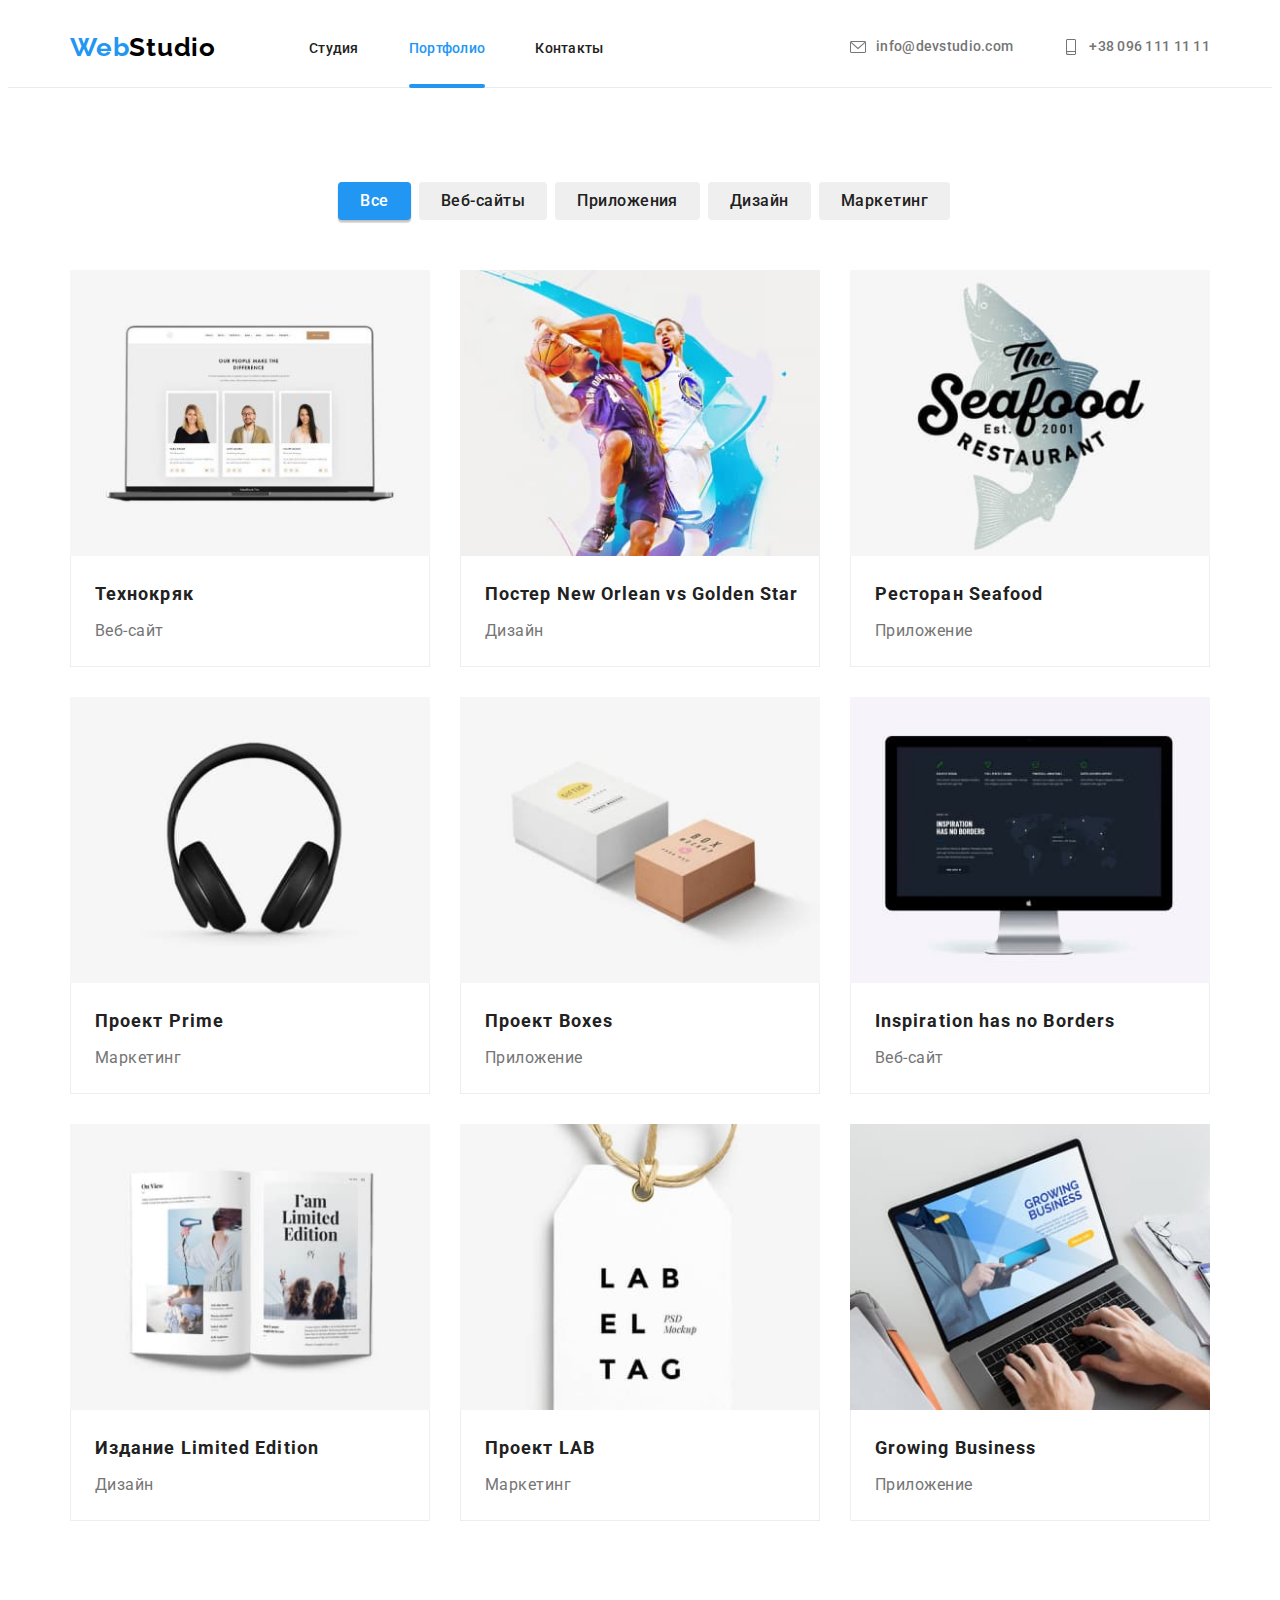
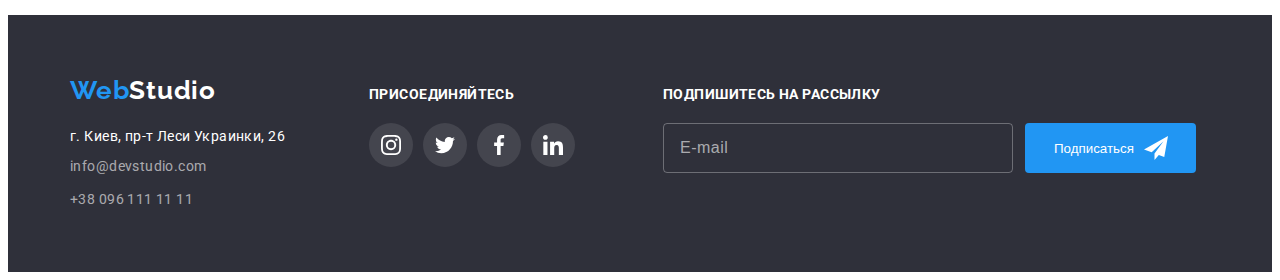
==== portfolio.html @ 4b66c5ee "adds previous files" ====
<!DOCTYPE html>
<html lang="ru">
<head>
    <meta charset="UTF-8">
    <meta http-equiv="X-UA-Compatible" content="IE=edge">
    <meta name="viewport" content="width=device-width, initial-scale=1.0">
    <title>Портфолио</title>
    <link rel="preconnect" href="https://fonts.googleapis.com">
    <link rel="preconnect" href="https://fonts.gstatic.com" crossorigin>
    <link href="https://fonts.googleapis.com/css2?family=Raleway:wght@700&family=Roboto:wght@400;500;700;900&display=swap"
        rel="stylesheet">
        <link rel="stylesheet" href="https://cdnjs.cloudflare.com/ajax/libs/modern-normalize/1.1.0/modern-normalize.min.css"
            integrity="sha512-wpPYUAdjBVSE4KJnH1VR1HeZfpl1ub8YT/NKx4PuQ5NmX2tKuGu6U/JRp5y+Y8XG2tV+wKQpNHVUX03MfMFn9Q=="
            crossorigin="anonymous" referrerpolicy="no-referrer" />
        <link rel="stylesheet" href="./css/main.min.css">
</head>
<body>
    
<!--Header-->
<header class="site-header">
    <div class="container header-container">
        <nav class="navigation">
            <div class="header-navigation">
                <div class="logo">
                    <a href="./index.html" class="logo__link link"><span class="logo__accent">Web</span><span
                            class="logo__part-logo logo__part-logo--black">Studio</span></a>
                </div>
                <ul class="navigation-list list">
                    <li class="navigation-list__item"><a href="./index.html"
                            class="navigation-list__link link">Студия</a></li>
                    <li class="navigation-list__item"><a href="./portfolio.html"
                            class="navigation-list__link link navigation-list__link--current">Портфолио</a></li>
                    <li class="navigation-list__item"><a href="" class="navigation-list__link link">Контакты</a></li>
                </ul>
            </div>
        </nav>
        <ul class="contacts-list list">
            <li class="contacts-list__item"><a href="mailto:info@devstudio.com" class="link contacts-list__link"> <svg
                        class="contacts-list__icon" width="16" height="16">
                        <use href="./images/icons.svg#icon-envelope"></use>
                    </svg>info@devstudio.com</a></li>
            <li class="contacts-list__item"><a href="tel:+380961111111" class="link contacts-list__link"> <svg
                        class="contacts-list__icon" width="16" height="16">
                        <use href="./images/icons.svg#icon-smartphone"></use>
                    </svg>+38 096 111 11 11</a></li>
        </ul>
    </div>
</header>
    <main>
        <!--Section Projects-->
        <section class="projects section">
            <div class="container">
        <ul class="filters-list list"> 
            <li class="filters-list__item"> <button type="button" class="filters-list__button button filters-list__button--current">Все</button></li>
            <li class="filters-list__item"><button type="button" class="filters-list__button button">Веб-сайты</button></li>
            <li class="filters-list__item"><button type="button" class="filters-list__button button">Приложения</button></li>
            <li class="filters-list__item"><button type="button" class="filters-list__button  button">Дизайн</button></li>
            <li class="filters-list__item"><button type="button" class="filters-list__button button">Маркетинг</button></li>
        </ul>
        
        <ul class="projects-list list">
                <li class="projects-list__item">
                    <a class="link projects-list__link"> 
                        <div class="projects-wrap">
                        <img src="./images-portfolio/technokrjak.jpg" alt="ноутбук с презентацией" width="370" height="294" class="projects-wrap__picture">
                        <p class="projects-wrap__text">Технокряк это современная площадка распространения коронавируса. Компании используют эту платформу для цифрового
                        шпионажа и атак на защищённые сервера конкурентов.</p>
                        </div>
                        <div class="projects-content">
                        <h2 class="projects-content__title title">Технокряк</h2>
                    <p class="projects-content__text">Веб-сайт</p>
                    </div>
                    </a>
                    </li>
                    <li class="projects-list__item">
                        <a class="link projects-list__link"> 
                            <div class="projects-wrap">
                            <img src="./images-portfolio/poster.jpg" alt="мужчины играют в баскетбол" width="370" height="294" class="projects-wrap__picture">
                            <p class="projects-wrap__text">Технокряк это современная площадка распространения коронавируса. Компании используют эту
                            платформу для цифрового
                            шпионажа и атак на защищённые сервера конкурентов.</p>
                            </div>
                            <div class="projects-content">
                            <h2 class="projects-content__title title">Постер <span lang="en">New Orlean vs Golden Star</span></h2>
                        <p class="projects-content__text">Дизайн</p>
                    </div>
                    </a>
                    </li>
                        <li class="projects-list__item">
                            
                            <a class="link projects-list__link">
                                <div class="projects-wrap">
                                <img src="./images-portfolio/restaurant.jpg" alt="рыба и логотип ресторана" width="370" height="294" class="projects-wrap__picture">
                            <p class="projects-wrap__text">Технокряк это современная площадка распространения коронавируса. Компании используют эту
                                платформу для цифрового
                                шпионажа и атак на защищённые сервера конкурентов.</p>
                                </div>
                                <div class="projects-content">
                                <h2 class="projects-content__title title">Ресторан Seafood</h2>
                            <p class="projects-content__text">Приложение</p>
                            </div>
                            </a>
                            
                        </li>
                            <li class="projects-list__item">
                                
                                <a class="link projects-list__link"> 
                                    <div class="projects-wrap">
                                    <img src="./images-portfolio/prime.jpg" alt="наушники" width="370" height="294" class="projects-wrap__picture">
                                <p class="projects-wrap__text">Технокряк это современная площадка распространения коронавируса. Компании используют эту
                                    платформу для цифрового
                                    шпионажа и атак на защищённые сервера конкурентов.</p>
                                    </div>
                                    <div class="projects-content">
                                    <h2 class="projects-content__title title">Проект Prime</h2>
                                <p class="projects-content__text">Маркетинг</p>
                                </div>
                                </a>
                                
                            </li>
                                <li class="projects-list__item">
                                    <a class="link projects-list__link"> 
                                        <div class="projects-wrap"> 
                                            <img src="./images-portfolio/boxes.jpg" alt="две коробки" width="370" height="294" class="projects-wrap__picture">
                                    <p class="projects-wrap__text">Технокряк это современная площадка распространения коронавируса. Компании используют эту
                                        платформу для цифрового
                                        шпионажа и атак на защищённые сервера конкурентов.</p>
                                    </div>
                                        <div class="projects-content">
                                        <h2 class="projects-content__title title">Проект Boxes</h2>
                                        <p class="projects-content__text">Приложение</p>
                                        </div>
                                    </a>
                                    
                                </li>
                                    <li class="projects-list__item"> 
                                        <a class="link projects-list__link"> 
                                            <div class="projects-wrap">
                                                <img src="./images-portfolio/inspiration.jpg" alt="монитор с презентацией" width="370" height="294" class="projects-wrap__picture">
                                        <p class="projects-wrap__text">Технокряк это современная площадка распространения коронавируса. Компании используют эту
                                            платформу для цифрового
                                            шпионажа и атак на защищённые сервера конкурентов.</p>
                                        </div>
                                            <div class="projects-content">
                                            <h2 lang="en" class="projects-content__title title">Inspiration has no Borders</h2>
                                            <p class="projects-content__text">Веб-сайт</p>
                                        </div>
                                        </a>
                                        
                                    </li>
                                        <li class="projects-list__item">
                                            
                                            <a class="link projects-list__link"> 
                                                <div class="projects-wrap">
                                                <img src="./images-portfolio/limited-edition.jpg" alt="разворот журнала" width="370" height="294" class="projects-wrap__picture">
                                            <p class="projects-wrap__text">Технокряк это современная площадка распространения коронавируса. Компании используют эту
                                                платформу для цифрового
                                                шпионажа и атак на защищённые сервера конкурентов.</p>
                                            </div>
                                                <div class="projects-content">
                                                <h2 class="projects-content__title title">Издание <span lang="en"> Limited Edition</span></h2>
                                                <p class="projects-content__text">Дизайн</p>
                                            </div>
                                            </a>
                                            
                                        </li>
                                            <li class="projects-list__item">
                                                
                                                <a class="link projects-list__link">
                                                    <div class="projects-wrap">
                                                    <img src="./images-portfolio/lab.jpg" alt="бирка с надписью" width="370" height="294" class="projects-wrap__picture">
                                                <p class="projects-wrap__text">Технокряк это современная площадка распространения коронавируса. Компании используют эту
                                                    платформу для цифрового
                                                    шпионажа и атак на защищённые сервера конкурентов.</p>
                                                </div>   
                                                    <div class="projects-content">
                                                    <h2 class="projects-content__title title">Проект <span lang="en">LAB</span></h2>
                                                    <p class="projects-content__text">Маркетинг</p>
                                                </div>
                                                </a>
                                                
                                            </li>
                                                <li class="projects-list__item">
                                                    
                                                    <a class="link projects-list__link"> 
                                                        <div class="projects-wrap">
                                                        <img src="./images-portfolio/growing-bussines.jpg" alt="работа на ноутбуке" width="370" height="294" class="projects-wrap__picture">
                                                    <p class="projects-wrap__text">Технокряк это современная площадка распространения коронавируса. Компании используют эту
                                                        платформу для цифрового
                                                        шпионажа и атак на защищённые сервера конкурентов.</p>
                                                        </div>
                                                        <div class="projects-content">
                                                        <h2 lang="en" class="projects-content__title title">Growing Business</h2>
                                                        <p class="projects-content__text">Приложение</p>
                                                    </div>
                                                    </a>
                                                    
                                                </li>
        </ul>
    </div>
        </section>
    </main>
<!--Footer-->
    <footer class="footer">
        <div class="container footer-container">
            <div class="address-block">
                <div class="logo ">
                    <a href="./index.html" class="logo__link link"><span class="logo__accent">Web</span><span
                            class="logo__part-logo logo__part-logo--white">Studio</span></a>
                </div>
                <address class="address">г. Киев, пр-т Леси Украинки, 26</address>
                <ul class="footer-contacts list">
                    <li class="footer-contacts__item"><a href="mailto:info@devstudio.com"
                            class="footer-contacts__link link">info@devstudio.com</a></li>
                    <li class="footer-contacts__item"><a href="tel:+380961111111" class="footer-contacts__link link">+38 096
                            111 11 11</a></li>
                </ul>
            </div>
            <div class="join">
                <h3 class="join__title">присоединяйтесь</h3>
                <ul class="social-list social list">
                    <li class="social-list__item">
                        <a href="" class="social-list__link social-list__link--dark-bg link"> <svg class="social-list__icon"
                                width="20" height="20">
                                <use href="./images/icons.svg#icon-instagram"></use>
                            </svg></a>
                    </li>
                    <li class="social-list__item">
                        <a href="" class="social-list__link social-list__link--dark-bg link"> <svg class="social-list__icon"
                                width="20" height="20">
                                <use href="./images/icons.svg#icon-twitter"></use>
                            </svg></a>
                    </li>
                    <li class="social-list__item">
                        <a href="" class="social-list__link social-list__link--dark-bg link"> <svg class="social-list__icon"
                                width="20" height="20">
                                <use href="./images/icons.svg#icon-facebook"></use>
                            </svg></a>
                    </li>
                    <li class="social-list__item">
                        <a href="" class="social-list__link social-list__link--dark-bg link"> <svg class="social-list__icon"
                                width="20" height="20">
                                <use href="./images/icons.svg#icon-linkedin"></use>
                            </svg></a>
                    </li>
                </ul>
            </div>
            <div class="subscribe">
                <b class="subscribe__title">Подпишитесь на рассылку</b>
                <form action="#" class="subscribe-form">
                    <div class="form-field">
                        <input type="email" name="user-email" placeholder="E-mail" class="form-field__input" />
                        <button type="submit" class="form-field__button">Подписаться<svg class="form-field__icon" width="24"
                                height="24">
                                <use href="./images/icons.svg#icon-send"></use>
                            </svg></button>
                    </div>
                </form>
            </div>
        </div>
    </footer>

</body>
</html>
---- css/main.min.css ----
html{box-sizing:border-box}*,*::before,*::after{box-sizing:inherit}p,h1,h2,h3,h4,h5,h6{margin:0}ul{margin:0;padding:0;list-style:none}img{display:block;max-width:100%;height:auto}address{font-style:normal}body{background-color:var(--white-color);color:var(--primary-text-color);font-family:Roboto, Sans-serif}.title{color:var(--secondary-text-color)}.link{text-decoration:none}:root{--primary-text-color: #757575;--secondary-text-color: #212121;--accent-text-color: #2196f3;--white-color: #ffffff;--background-aditional-color: #f5f4fa;--background-accent-color: #2f303a;--secondary-logo-color: #000000;--header-border-color: #ececec;--border-color: #eeeeee;--background-hero-color: #c4c4c4;--transition-duration-timing-function: 250ms cubic-bezier(0.4, 0, 0.2, 1)}.visually-hidden{position:absolute;width:1px;height:1px;margin:-1px;border:0;padding:0;white-space:nowrap;clip-path:inset(100%);clip:rect(0 0 0 0);overflow:hidden}.button{font-family:inherit;cursor:pointer;transition:color var(--transition-duration-timing-function),background-color var(--transition-duration-timing-function)}.button:hover,.button:focus{color:var(--white-color);background-color:var(--accent-text-color)}.container{width:1170px;padding-left:15px;padding-right:15px;margin:0 auto}.container-title{margin-bottom:50px}.section{padding-top:94px;padding-bottom:94px}svg{fill:currentColor}.backdrop{width:100vw;height:100vh;background-color:rgba(0,0,0,0.1);position:fixed;top:0;left:0;transition:opacity var(--transition-duration-timing-function),visibility var(--transition-duration-timing-function)}.modal{width:528px;min-height:581px;background-color:#fff;border-radius:4px;position:absolute;top:50%;left:50%;transform:scale(1) rotate(0) translate(-50%, -50%);transition:transform var(--transition-duration-timing-function);padding-top:40px;padding-right:39px;padding-bottom:40px;padding-left:41px}.backdrop.is-hidden .modal{transform:scale(3.5) rotate(90deg)}.modal-close{cursor:pointer;position:absolute;top:8px;right:8px;width:30px;height:30px;background-color:transparent;border:1px solid rgba(0,0,0,0.1);border-radius:50%;display:flex;align-items:center;justify-content:center;transition:color var(--transition-duration-timing-function)}.modal-close:hover,.modal-close:focus{color:var(--accent-text-color)}.is-hidden{visibility:hidden;opacity:0;pointer-events:none}.modal-title{font-weight:700;font-size:20px;line-height:1.15;text-align:center;color:var(--secondary-text-color);letter-spacing:0.03em;margin-bottom:12px}.modal-label{font-weight:400;font-size:12px;line-height:1.16;color:var(--primary-text-color);letter-spacing:0.01em;margin-bottom:4px}.modal-input{width:100%;height:40px;border:1px solid rgba(33,33,33,0.2);border-radius:4px;transition:outline-color var(--transition-duration-timing-function)}.modal-input:focus{outline-color:var(--accent-text-color);padding-left:42px}.modal-form-field{margin-bottom:10px}.modal-button{display:block;margin:0 auto;padding:10px 55px;border:none;border-radius:4px;color:var(--white-color);background-color:var(--accent-text-color);font-weight:700;font-size:16px;line-height:1.8;transition:background-color var(--transition-duration-timing-function),box-shadow var(--transition-duration-timing-function)}.modal-button:hover{background-color:#188ce8;box-shadow:0px 4px 4px rgba(0,0,0,0.15)}.modal-text{width:100%;height:120px;resize:none;padding:12px 16px;border:1px solid rgba(33,33,33,0.2);border-radius:4px;margin-bottom:20px;transition:outline-color var(--transition-duration-timing-function)}.modal-text:focus{outline-color:var(--accent-text-color)}.modal-input-field{position:relative}.input-icon{fill:var(--secondary-text-color);position:absolute;top:50%;left:12px;transform:translateY(-50%);transition:fill var(--transition-duration-timing-function)}.modal-input:focus ~ .input-icon{fill:var(--accent-text-color)}.modal-check-text{font-weight:400;font-size:14px;line-height:1.71;letter-spacing:0.03em;color:var(--primary-text-color);display:flex;justify-content:center;align-items:center}.modal-check-text span{width:16px;height:15px;border:2px solid #000000;margin-right:8.38px;border-radius:2px;display:flex;align-items:center;justify-content:center;transition:background-color var(--transition-duration-timing-function),border var(--transition-duration-timing-function)}.modal-check:checked+.modal-check-text span{background-color:var(--accent-text-color);border:none}.modal-check-link{display:block;color:var(--accent-text-color);text-decoration-skip-ink:none;margin-left:3px}.modal-text-form-field{margin-bottom:30px}.icon-check{fill:transparent;transition:fill var(--transition-duration-timing-function)}.modal-check:checked+.modal-check-text .icon-check{fill:var(--white-color)}.social-list{display:flex;justify-content:center}.social-list__item{display:flex;width:44px;height:44px}.social-list__item+.social-list__item{margin-left:10px}.social-list__link{width:100%;height:100%;border-radius:50%;display:flex;align-items:center;justify-content:center;transition:color var(--transition-duration-timing-function),background-color var(--transition-duration-timing-function)}.social-list__link:hover,.social-list__link:focus{background-color:var(--accent-text-color);color:var(--white-color)}.social-list__link--light{color:#afb1b8}.social-list__link--dark-bg{background-color:rgba(255,255,255,0.1);color:var(--white-color)}.logo{margin-right:93px}.logo__link{font-family:Raleway, sans-serif;font-weight:700;font-size:26px;line-height:1.17;letter-spacing:0.03em;text-decoration:none}.logo__accent{color:var(--accent-text-color)}.logo__part-logo--black{color:var(--secondary-logo-color)}.logo__part-logo--white{color:var(--white-color)}.address{font-weight:400;font-size:14px;line-height:1.46;letter-spacing:0.03em;color:var(--white-color);margin-top:20px;margin-bottom:9px}.contacts-list{display:flex;align-items:center;margin-left:auto}.contacts-list__item{display:flex;margin-right:50px}.contacts-list__item:last-child{margin-right:0}.contacts-list__link{display:flex;align-items:center;color:inherit;font-weight:500;font-size:14px;line-height:1.14;letter-spacing:0.02em;transition:color var(--transition-duration-timing-function)}.contacts-list__link:hover,.contacts-list__link:focus{color:var(--accent-text-color)}.contacts-list__icon{margin-right:10px}.header-container{display:flex;align-items:center;justify-content:space-between}.header-navigation{display:flex;align-items:center}.header-navigation__contacts{display:flex;align-items:center;margin-left:auto}.site-header{border-bottom:1px solid var(--header-border-color);padding-top:24px;padding-bottom:25px}.navigation-list{display:flex;align-items:center}.navigation-list__item{margin-right:50px}.navigation-list__item:last-child{margin-right:0}.navigation-list__link{color:var(--secondary-text-color);font-weight:500;font-size:14px;line-height:1.14;letter-spacing:0.02em;transition:color var(--transition-duration-timing-function)}.navigation-list__link:hover,.navigation-list__link:focus{color:var(--accent-text-color)}.navigation-list__link--current{color:var(--accent-text-color);position:relative}.navigation-list__link--current::after{content:"";width:100%;height:4px;background-color:var(--accent-text-color);position:absolute;border-radius:2px;left:0;bottom:-32px;transition:color var(--transition-duration-timing-function)}.navigation-list__link--current::after:hover,.navigation-list__link--current::after:focus{color:var(--accent-text-color)}.hero{padding-top:200px;padding-bottom:200px;max-width:1600px;min-height:600px;margin-left:auto;margin-right:auto;background-color:var(--background-hero-color);background-image:linear-gradient(to right, rgba(47,48,58,0.4), rgba(47,48,58,0.4)),url("../images/background-hero.jpg");background-size:cover;background-repeat:no-repeat;background-position:center}.hero__title{color:var(--white-color);font-weight:900;font-size:44px;line-height:1.36;letter-spacing:0.06em;text-align:center;text-transform:uppercase;margin-bottom:30px;max-width:696px;margin-left:auto;margin-right:auto}.hero__button{display:block;margin:0 auto;font-weight:700;min-width:200px;min-height:50px;border-radius:4px;padding:10px 32px;cursor:pointer;background-color:var(--accent-text-color);color:var(--white-color)}.benefits-list__title{font-weight:700;font-size:14px;line-height:1.14;letter-spacing:0.03em;text-transform:uppercase;color:var(--secondary-text-color);margin-bottom:10px}.benefits-list__text{font-size:14px;line-height:1.71;letter-spacing:0.03em}.benefits-list{display:flex;flex-wrap:wrap;margin-left:-30px;margin-top:-30px}.benefits-list__item{flex-basis:calc(100% / 4 - 30px);margin-left:30px;margin-top:30px}.benefits-list__item-block{display:flex;justify-content:center;align-items:center;max-width:270px;height:120px;background-color:#f5f4fa;margin-bottom:30px}.work{padding-top:0}.work__title{font-weight:700;font-size:36px;line-height:1.16;text-align:center;letter-spacing:0.03em;color:var(--secondary-text-color);margin-bottom:50px}.work-list{display:flex;flex-wrap:wrap;margin-left:-30px;margin-top:-30px}.work-list__item{flex-basis:calc(100% / 3 - 30px);margin-left:30px;margin-top:30px}.work-description{position:relative}.work-description__text{width:100%;height:70px;bottom:0;left:0;font-weight:700;font-style:normal;font-size:14px;line-height:1.14;letter-spacing:0.03em;text-transform:uppercase;color:var(--white-color);position:absolute;background-color:rgba(47,48,58,0.8);vertical-align:top;display:flex;justify-content:center;align-items:center}.team{min-height:708px;margin-left:auto;margin-right:auto;background-color:var(--background-aditional-color)}.team__title{font-weight:700;font-size:36px;line-height:1.16;text-align:center;letter-spacing:0.03em;color:var(--secondary-text-color)}.team-item__text{font-size:16px;line-height:1.18;text-align:center;letter-spacing:0.03em;margin-bottom:16px}.team-item__title{font-weight:500;font-size:16px;line-height:1.18;text-align:center;letter-spacing:0.03em;color:var(--secondary-text-color);margin-bottom:10px}.team-list__picture{display:block;max-width:100%;height:auto}.team-list{display:flex;flex-wrap:wrap;margin-left:-30px;margin-top:-30px}.team-list__item{flex-basis:calc(100% / 4 - 30px);margin-left:30px;margin-top:30px}.team-item{padding-top:30px;padding-bottom:30px;background:var(--white-color);box-shadow:0px 1px 3px rgba(0,0,0,0.12),0px 1px 1px rgba(0,0,0,0.14),0px 2px 1px rgba(0,0,0,0.2);border-radius:0px 0px 4px 4px}.clients__title{font-weight:700;font-size:36px;line-height:1.16;text-align:center;letter-spacing:0.03em;color:var(--secondary-text-color);margin-bottom:50px}.clients__list{display:flex;justify-content:center;align-items:center}.clients__item{width:170px;height:92px;display:flex;justify-content:center;align-items:center}.clients__item+.clients__item{margin-left:30px}.clients__link{width:100%;height:100%;border:1px solid #afb1b8;border-radius:4px;display:flex;justify-content:center;align-items:center;color:#afb1b8;transition:color var(--transition-duration-timing-function),border-color var(--transition-duration-timing-function)}.clients__link:hover,.clients__link:focus{color:var(--accent-text-color);border-color:var(--accent-text-color)}.clients__icon{width:106px;height:60px}.footer-container{display:flex;justify-content:start;align-items:baseline;align-content:space-between}.footer{background-color:var(--background-accent-color);padding-top:60px;padding-bottom:60px}.address-block{margin-right:60px}.footer-contacts{font-size:14px;font-weight:400;line-height:1.71;letter-spacing:0.03em;color:rgba(255,255,255,0.6)}.footer-contacts__item{margin-bottom:9px}.footer-contacts__item:last-child{margin-bottom:0}.footer-contacts__link{font-weight:400;font-size:14px;line-height:1.71;letter-spacing:0.03em;color:rgba(255,255,255,0.6);transition:color var(--transition-duration-timing-function)}.footer-contacts__link:hover,.footer-contacts__link:focus{color:var(--accent-text-color)}.join{margin-right:88px}.join__title{font-style:700;font-size:14px;line-height:1.14;letter-spacing:0.03em;color:var(--white-color);margin-bottom:20px;display:flex;text-transform:uppercase}.subscribe__title{font-style:700;font-size:14px;line-height:1.14;letter-spacing:0.03em;color:var(--white-color);margin-bottom:20px;display:flex;text-transform:uppercase}.form-field{display:flex}.form-field__input{width:350px;height:50px;background-color:transparent;border:1px solid rgba(255,255,255,0.3);border-radius:4px;padding-left:16px;color:var(--white-color);transition:box-shadow var(--transition-duration-timing-function)}.form-field__input:hover,.form-field__input:focus{box-shadow:0px 4px 4px rgba(0,0,0,0.15)}.form-field__input::placeholder{color:rgba(255,255,255,0.6);font-style:400;font-size:16px;line-height:1.25;letter-spacing:0.03em;align-items:center}.form-field__button{margin-left:12px;background-color:var(--accent-text-color);color:var(--white-color);border:none;border-radius:4px;padding:10px 28px 10px 29px;display:flex;justify-content:center;align-items:center;cursor:pointer}.form-field__icon{margin-left:10px}.filters-list{display:flex;justify-content:center;margin-bottom:50px}.filters-list__button{border:none;display:inline-block;padding:6px 22px;border-radius:4px;font-weight:500;font-size:16px;line-height:1.62;text-align:center;letter-spacing:0.03em;color:var(--secondary-text-color);margin-left:8px;transition:box-shadow var(--transition-duration-timing-function)}.filters-list__button:hover{box-shadow:0px 3px 1px rgba(0,0,0,0.1),0px 1px 2px rgba(0,0,0,0.08),0px 2px 2px rgba(0,0,0,0.12)}.filters-list__button:focus{box-shadow:0px 3px 1px rgba(0,0,0,0.1),0px 1px 2px rgba(0,0,0,0.08),0px 2px 2px rgba(0,0,0,0.12)}.filters-list__button--current{color:var(--white-color);background-color:var(--accent-text-color);width:73px;box-shadow:0px 3px 1px rgba(0,0,0,0.1),0px 1px 2px rgba(0,0,0,0.08),0px 2px 2px rgba(0,0,0,0.12);transition:box-shadow var(--transition-duration-timing-function)}.filters-list__button--current:hover{box-shadow:0px 3px 1px rgba(0,0,0,0.1),0px 1px 2px rgba(0,0,0,0.08),0px 2px 2px rgba(0,0,0,0.12)}.filters-list__button--current:focus{box-shadow:0px 3px 1px rgba(0,0,0,0.1),0px 1px 2px rgba(0,0,0,0.08),0px 2px 2px rgba(0,0,0,0.12)}.projects-list{display:flex;flex-wrap:wrap;margin-left:-30px;margin-top:-30px}.projects-content__title{font-weight:700;font-size:18px;line-height:2;letter-spacing:0.06em;color:var(--secondary-text-color);margin-bottom:4px}.projects-content__text{font-size:16px;line-height:1.87;letter-spacing:0.03em;color:var(--primary-text-color)}.projects-list__item{flex-basis:calc(100% / 3 - 30px);margin-left:30px;margin-top:30px}.projects-list__link{display:inline-block;transition:box-shadow var(--transition-duration-timing-function)}.projects-list__link:hover{cursor:pointer;box-shadow:0px 3px 1px rgba(0,0,0,0.1),0px 1px 2px rgba(0,0,0,0.08),0px 2px 2px rgba(0,0,0,0.12)}.projects-content{padding-top:20px;padding-bottom:20px;padding-left:24px;border-bottom:1px solid var(--border-color);border-left:1px solid var(--border-color);border-right:1px solid var(--border-color)}.projects-wrap{position:relative;overflow:hidden}.projects-wrap__text{position:absolute;top:0;left:0;font-style:400;font-size:18px;line-height:1.33;letter-spacing:3%;color:var(--white-color);background-color:rgba(33,150,243,0.9);height:100%;padding:63px 24px;overflow:auto;transform:translateY(101%);transition:transform var(--transition-duration-timing-function)}.projects-list__item:hover .projects-wrap__text{transform:translateY(-1px)}
/*# sourceMappingURL=main.min.css.map */
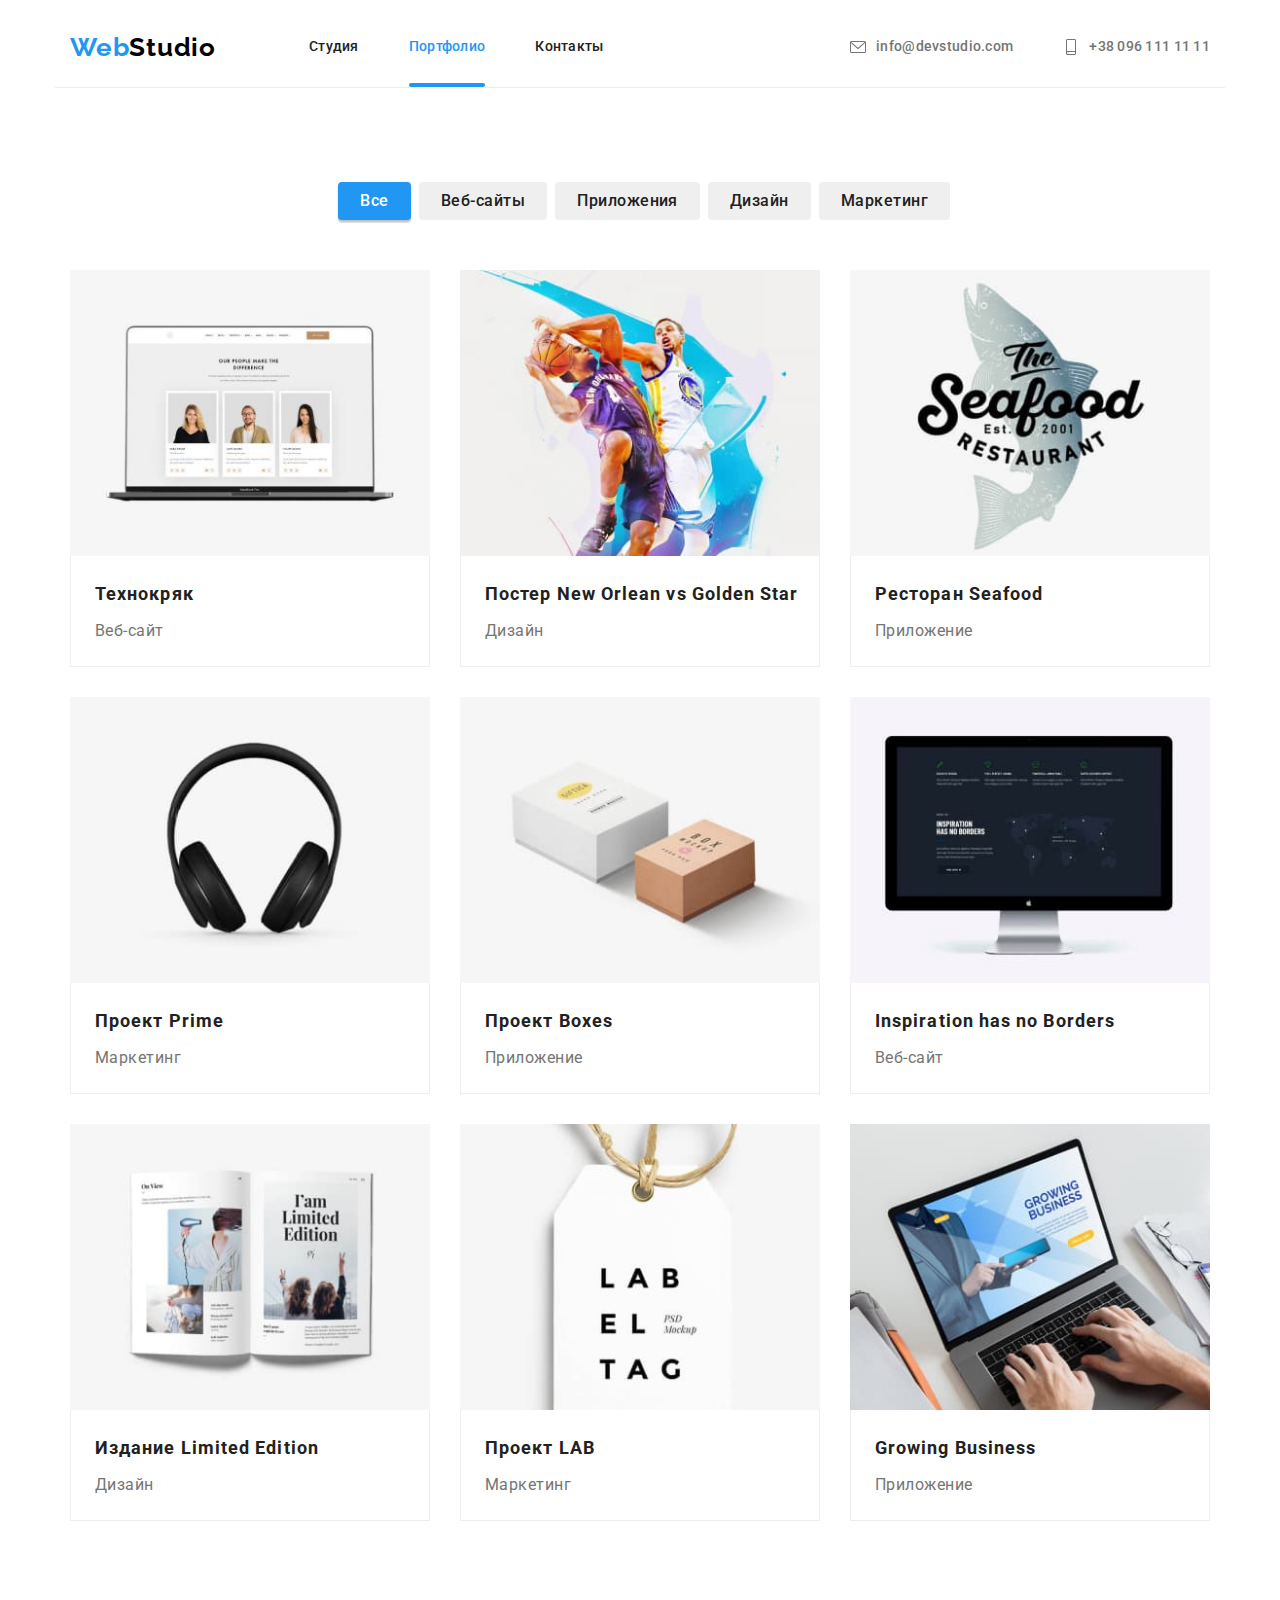
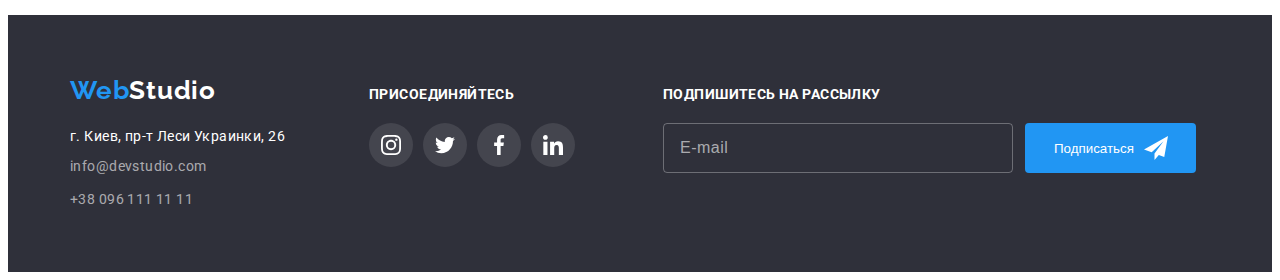
==== commit 226d756f: "final updates header" ====
--- a/portfolio.html
+++ b/portfolio.html
@@ -17,35 +17,83 @@
 <body>
     
 <!--Header-->
-<header class="site-header">
-    <div class="container header-container">
-        <nav class="navigation">
-            <div class="header-navigation">
-                <div class="logo">
-                    <a href="./index.html" class="logo__link link"><span class="logo__accent">Web</span><span
-                            class="logo__part-logo logo__part-logo--black">Studio</span></a>
+    <header class="site-header">
+        <div class="container header-container">
+            <nav class="navigation">
+                <div class="header-navigation">
+                    <div class="logo">
+                        <a href="./index.html" class="logo__link link"><span class="logo__accent">Web</span><span
+                                class="logo__part-logo logo__part-logo--black">Studio</span></a>
+                    </div>
+                    <ul class="navigation-list list">
+                        <li class="navigation-list__item"><a href="./index.html"
+                                class="navigation-list__link link ">Студия</a></li>
+                        <li class="navigation-list__item"><a href="./portfolio.html"
+                                class="navigation-list__link link navigation-list__link--current">Портфолио</a></li>
+                        <li class="navigation-list__item"><a href="" class="navigation-list__link link">Контакты</a></li>
+                    </ul>
                 </div>
-                <ul class="navigation-list list">
-                    <li class="navigation-list__item"><a href="./index.html"
-                            class="navigation-list__link link">Студия</a></li>
-                    <li class="navigation-list__item"><a href="./portfolio.html"
-                            class="navigation-list__link link navigation-list__link--current">Портфолио</a></li>
-                    <li class="navigation-list__item"><a href="" class="navigation-list__link link">Контакты</a></li>
-                </ul>
+            </nav>
+            <ul class="contacts-list list">
+                <li class="contacts-list__item"><a href="mailto:info@devstudio.com" class="link contacts-list__link"> <svg
+                            class="contacts-list__icon" width="16" height="16">
+                            <use href="./images/icons.svg#icon-envelope"></use>
+                        </svg>info@devstudio.com</a></li>
+                <li class="contacts-list__item"><a href="tel:+380961111111" class="link contacts-list__link"> <svg
+                            class="contacts-list__icon" width="16" height="16">
+                            <use href="./images/icons.svg#icon-smartphone"></use>
+                        </svg>+38 096 111 11 11</a></li>
+            </ul>
+            <button type="button" class="open-menu-button">
+                <svg class="open-menu-button_icon" width="40" height="40">
+                    <use href="images/icons.svg#icon-menu"></use>
+                </svg>
+            </button>
+        </div>
+        <div class="mob-menu is-hidden">
+            <div class="container">
+                <div class="mob-menu__top">
+                    <button type="button" class="close-menu-button">
+                        <svg class="close-menu-button__icon" width="40" height="40">
+                            <use href="images/icons.svg#icon-close"></use>
+                        </svg>
+                    </button>
+    
+                    <ul class="mob-menu-list list">
+                        <li class="mob-menu-list__item"><a href="./index.html"
+                                class="mob-menu-list__link link ">Студия</a></li>
+                        <li class="mob-menu-list__item"><a href="./portfolio.html"
+                                class="mob-menu-list__link link mob-menu-list__link--current">Портфолио</a></li>
+                        <li class="mob-menu-list__item"><a href="" class="mob-menu-list__link link">Контакты</a></li>
+                    </ul>
+                </div>
+                <div class="mob-menu__bottom">
+                    <ul class="mob-menu-contacts-list list">
+                        <li class="mob-menu-contacts-list__item"><a href="tel:+380961111111"
+                                class="link mob-menu-contacts-list__link link mob-menu-contacts-list__link--accented">+38
+                                096 111 11 11</a></li>
+                        <li class="mob-menu-contacts-list__item"><a href="mailto:info@devstudio.com"
+                                class="link mob-menu-contacts-list__link">info@devstudio.com</a></li>
+    
+                    </ul>
+                    <ul class="mob-menu-social-list list">
+                        <li class="mob-menu-social-list__item">
+                            <a href="" class="mob-menu-social-list__link  link">instagram</a>
+                        </li>
+                        <li class="mob-menu-social-list__item">
+                            <a href="" class="mob-menu-social-list__link  link">twitter</a>
+                        </li>
+                        <li class="mob-menu-social-list__item">
+                            <a href="" class="mob-menu-social-list__link  link"> facebook</a>
+                        </li>
+                        <li class="mob-menu-social-list__item">
+                            <a href="" class="mob-menu-social-list__link link">linkedin</a>
+                        </li>
+                    </ul>
+                </div>
             </div>
-        </nav>
-        <ul class="contacts-list list">
-            <li class="contacts-list__item"><a href="mailto:info@devstudio.com" class="link contacts-list__link"> <svg
-                        class="contacts-list__icon" width="16" height="16">
-                        <use href="./images/icons.svg#icon-envelope"></use>
-                    </svg>info@devstudio.com</a></li>
-            <li class="contacts-list__item"><a href="tel:+380961111111" class="link contacts-list__link"> <svg
-                        class="contacts-list__icon" width="16" height="16">
-                        <use href="./images/icons.svg#icon-smartphone"></use>
-                    </svg>+38 096 111 11 11</a></li>
-        </ul>
-    </div>
-</header>
+        </div>
+    </header>
     <main>
         <!--Section Projects-->
         <section class="projects section">
--- a/css/main.min.css
+++ b/css/main.min.css
@@ -1,2 +1,2 @@
-html{box-sizing:border-box}*,*::before,*::after{box-sizing:inherit}p,h1,h2,h3,h4,h5,h6{margin:0}ul{margin:0;padding:0;list-style:none}img{display:block;max-width:100%;height:auto}address{font-style:normal}body{background-color:var(--white-color);color:var(--primary-text-color);font-family:Roboto, Sans-serif}.title{color:var(--secondary-text-color)}.link{text-decoration:none}:root{--primary-text-color: #757575;--secondary-text-color: #212121;--accent-text-color: #2196f3;--white-color: #ffffff;--background-aditional-color: #f5f4fa;--background-accent-color: #2f303a;--secondary-logo-color: #000000;--header-border-color: #ececec;--border-color: #eeeeee;--background-hero-color: #c4c4c4;--transition-duration-timing-function: 250ms cubic-bezier(0.4, 0, 0.2, 1)}.visually-hidden{position:absolute;width:1px;height:1px;margin:-1px;border:0;padding:0;white-space:nowrap;clip-path:inset(100%);clip:rect(0 0 0 0);overflow:hidden}.button{font-family:inherit;cursor:pointer;transition:color var(--transition-duration-timing-function),background-color var(--transition-duration-timing-function)}.button:hover,.button:focus{color:var(--white-color);background-color:var(--accent-text-color)}.container{width:1170px;padding-left:15px;padding-right:15px;margin:0 auto}.container-title{margin-bottom:50px}.section{padding-top:94px;padding-bottom:94px}svg{fill:currentColor}.backdrop{width:100vw;height:100vh;background-color:rgba(0,0,0,0.1);position:fixed;top:0;left:0;transition:opacity var(--transition-duration-timing-function),visibility var(--transition-duration-timing-function)}.modal{width:528px;min-height:581px;background-color:#fff;border-radius:4px;position:absolute;top:50%;left:50%;transform:scale(1) rotate(0) translate(-50%, -50%);transition:transform var(--transition-duration-timing-function);padding-top:40px;padding-right:39px;padding-bottom:40px;padding-left:41px}.backdrop.is-hidden .modal{transform:scale(3.5) rotate(90deg)}.modal-close{cursor:pointer;position:absolute;top:8px;right:8px;width:30px;height:30px;background-color:transparent;border:1px solid rgba(0,0,0,0.1);border-radius:50%;display:flex;align-items:center;justify-content:center;transition:color var(--transition-duration-timing-function)}.modal-close:hover,.modal-close:focus{color:var(--accent-text-color)}.is-hidden{visibility:hidden;opacity:0;pointer-events:none}.modal-title{font-weight:700;font-size:20px;line-height:1.15;text-align:center;color:var(--secondary-text-color);letter-spacing:0.03em;margin-bottom:12px}.modal-label{font-weight:400;font-size:12px;line-height:1.16;color:var(--primary-text-color);letter-spacing:0.01em;margin-bottom:4px}.modal-input{width:100%;height:40px;border:1px solid rgba(33,33,33,0.2);border-radius:4px;transition:outline-color var(--transition-duration-timing-function)}.modal-input:focus{outline-color:var(--accent-text-color);padding-left:42px}.modal-form-field{margin-bottom:10px}.modal-button{display:block;margin:0 auto;padding:10px 55px;border:none;border-radius:4px;color:var(--white-color);background-color:var(--accent-text-color);font-weight:700;font-size:16px;line-height:1.8;transition:background-color var(--transition-duration-timing-function),box-shadow var(--transition-duration-timing-function)}.modal-button:hover{background-color:#188ce8;box-shadow:0px 4px 4px rgba(0,0,0,0.15)}.modal-text{width:100%;height:120px;resize:none;padding:12px 16px;border:1px solid rgba(33,33,33,0.2);border-radius:4px;margin-bottom:20px;transition:outline-color var(--transition-duration-timing-function)}.modal-text:focus{outline-color:var(--accent-text-color)}.modal-input-field{position:relative}.input-icon{fill:var(--secondary-text-color);position:absolute;top:50%;left:12px;transform:translateY(-50%);transition:fill var(--transition-duration-timing-function)}.modal-input:focus ~ .input-icon{fill:var(--accent-text-color)}.modal-check-text{font-weight:400;font-size:14px;line-height:1.71;letter-spacing:0.03em;color:var(--primary-text-color);display:flex;justify-content:center;align-items:center}.modal-check-text span{width:16px;height:15px;border:2px solid #000000;margin-right:8.38px;border-radius:2px;display:flex;align-items:center;justify-content:center;transition:background-color var(--transition-duration-timing-function),border var(--transition-duration-timing-function)}.modal-check:checked+.modal-check-text span{background-color:var(--accent-text-color);border:none}.modal-check-link{display:block;color:var(--accent-text-color);text-decoration-skip-ink:none;margin-left:3px}.modal-text-form-field{margin-bottom:30px}.icon-check{fill:transparent;transition:fill var(--transition-duration-timing-function)}.modal-check:checked+.modal-check-text .icon-check{fill:var(--white-color)}.social-list{display:flex;justify-content:center}.social-list__item{display:flex;width:44px;height:44px}.social-list__item+.social-list__item{margin-left:10px}.social-list__link{width:100%;height:100%;border-radius:50%;display:flex;align-items:center;justify-content:center;transition:color var(--transition-duration-timing-function),background-color var(--transition-duration-timing-function)}.social-list__link:hover,.social-list__link:focus{background-color:var(--accent-text-color);color:var(--white-color)}.social-list__link--light{color:#afb1b8}.social-list__link--dark-bg{background-color:rgba(255,255,255,0.1);color:var(--white-color)}.logo{margin-right:93px}.logo__link{font-family:Raleway, sans-serif;font-weight:700;font-size:26px;line-height:1.17;letter-spacing:0.03em;text-decoration:none}.logo__accent{color:var(--accent-text-color)}.logo__part-logo--black{color:var(--secondary-logo-color)}.logo__part-logo--white{color:var(--white-color)}.address{font-weight:400;font-size:14px;line-height:1.46;letter-spacing:0.03em;color:var(--white-color);margin-top:20px;margin-bottom:9px}.contacts-list{display:flex;align-items:center;margin-left:auto}.contacts-list__item{display:flex;margin-right:50px}.contacts-list__item:last-child{margin-right:0}.contacts-list__link{display:flex;align-items:center;color:inherit;font-weight:500;font-size:14px;line-height:1.14;letter-spacing:0.02em;transition:color var(--transition-duration-timing-function)}.contacts-list__link:hover,.contacts-list__link:focus{color:var(--accent-text-color)}.contacts-list__icon{margin-right:10px}.header-container{display:flex;align-items:center;justify-content:space-between}.header-navigation{display:flex;align-items:center}.header-navigation__contacts{display:flex;align-items:center;margin-left:auto}.site-header{border-bottom:1px solid var(--header-border-color);padding-top:24px;padding-bottom:25px}.navigation-list{display:flex;align-items:center}.navigation-list__item{margin-right:50px}.navigation-list__item:last-child{margin-right:0}.navigation-list__link{color:var(--secondary-text-color);font-weight:500;font-size:14px;line-height:1.14;letter-spacing:0.02em;transition:color var(--transition-duration-timing-function)}.navigation-list__link:hover,.navigation-list__link:focus{color:var(--accent-text-color)}.navigation-list__link--current{color:var(--accent-text-color);position:relative}.navigation-list__link--current::after{content:"";width:100%;height:4px;background-color:var(--accent-text-color);position:absolute;border-radius:2px;left:0;bottom:-32px;transition:color var(--transition-duration-timing-function)}.navigation-list__link--current::after:hover,.navigation-list__link--current::after:focus{color:var(--accent-text-color)}.hero{padding-top:200px;padding-bottom:200px;max-width:1600px;min-height:600px;margin-left:auto;margin-right:auto;background-color:var(--background-hero-color);background-image:linear-gradient(to right, rgba(47,48,58,0.4), rgba(47,48,58,0.4)),url("../images/background-hero.jpg");background-size:cover;background-repeat:no-repeat;background-position:center}.hero__title{color:var(--white-color);font-weight:900;font-size:44px;line-height:1.36;letter-spacing:0.06em;text-align:center;text-transform:uppercase;margin-bottom:30px;max-width:696px;margin-left:auto;margin-right:auto}.hero__button{display:block;margin:0 auto;font-weight:700;min-width:200px;min-height:50px;border-radius:4px;padding:10px 32px;cursor:pointer;background-color:var(--accent-text-color);color:var(--white-color)}.benefits-list__title{font-weight:700;font-size:14px;line-height:1.14;letter-spacing:0.03em;text-transform:uppercase;color:var(--secondary-text-color);margin-bottom:10px}.benefits-list__text{font-size:14px;line-height:1.71;letter-spacing:0.03em}.benefits-list{display:flex;flex-wrap:wrap;margin-left:-30px;margin-top:-30px}.benefits-list__item{flex-basis:calc(100% / 4 - 30px);margin-left:30px;margin-top:30px}.benefits-list__item-block{display:flex;justify-content:center;align-items:center;max-width:270px;height:120px;background-color:#f5f4fa;margin-bottom:30px}.work{padding-top:0}.work__title{font-weight:700;font-size:36px;line-height:1.16;text-align:center;letter-spacing:0.03em;color:var(--secondary-text-color);margin-bottom:50px}.work-list{display:flex;flex-wrap:wrap;margin-left:-30px;margin-top:-30px}.work-list__item{flex-basis:calc(100% / 3 - 30px);margin-left:30px;margin-top:30px}.work-description{position:relative}.work-description__text{width:100%;height:70px;bottom:0;left:0;font-weight:700;font-style:normal;font-size:14px;line-height:1.14;letter-spacing:0.03em;text-transform:uppercase;color:var(--white-color);position:absolute;background-color:rgba(47,48,58,0.8);vertical-align:top;display:flex;justify-content:center;align-items:center}.team{min-height:708px;margin-left:auto;margin-right:auto;background-color:var(--background-aditional-color)}.team__title{font-weight:700;font-size:36px;line-height:1.16;text-align:center;letter-spacing:0.03em;color:var(--secondary-text-color)}.team-item__text{font-size:16px;line-height:1.18;text-align:center;letter-spacing:0.03em;margin-bottom:16px}.team-item__title{font-weight:500;font-size:16px;line-height:1.18;text-align:center;letter-spacing:0.03em;color:var(--secondary-text-color);margin-bottom:10px}.team-list__picture{display:block;max-width:100%;height:auto}.team-list{display:flex;flex-wrap:wrap;margin-left:-30px;margin-top:-30px}.team-list__item{flex-basis:calc(100% / 4 - 30px);margin-left:30px;margin-top:30px}.team-item{padding-top:30px;padding-bottom:30px;background:var(--white-color);box-shadow:0px 1px 3px rgba(0,0,0,0.12),0px 1px 1px rgba(0,0,0,0.14),0px 2px 1px rgba(0,0,0,0.2);border-radius:0px 0px 4px 4px}.clients__title{font-weight:700;font-size:36px;line-height:1.16;text-align:center;letter-spacing:0.03em;color:var(--secondary-text-color);margin-bottom:50px}.clients__list{display:flex;justify-content:center;align-items:center}.clients__item{width:170px;height:92px;display:flex;justify-content:center;align-items:center}.clients__item+.clients__item{margin-left:30px}.clients__link{width:100%;height:100%;border:1px solid #afb1b8;border-radius:4px;display:flex;justify-content:center;align-items:center;color:#afb1b8;transition:color var(--transition-duration-timing-function),border-color var(--transition-duration-timing-function)}.clients__link:hover,.clients__link:focus{color:var(--accent-text-color);border-color:var(--accent-text-color)}.clients__icon{width:106px;height:60px}.footer-container{display:flex;justify-content:start;align-items:baseline;align-content:space-between}.footer{background-color:var(--background-accent-color);padding-top:60px;padding-bottom:60px}.address-block{margin-right:60px}.footer-contacts{font-size:14px;font-weight:400;line-height:1.71;letter-spacing:0.03em;color:rgba(255,255,255,0.6)}.footer-contacts__item{margin-bottom:9px}.footer-contacts__item:last-child{margin-bottom:0}.footer-contacts__link{font-weight:400;font-size:14px;line-height:1.71;letter-spacing:0.03em;color:rgba(255,255,255,0.6);transition:color var(--transition-duration-timing-function)}.footer-contacts__link:hover,.footer-contacts__link:focus{color:var(--accent-text-color)}.join{margin-right:88px}.join__title{font-style:700;font-size:14px;line-height:1.14;letter-spacing:0.03em;color:var(--white-color);margin-bottom:20px;display:flex;text-transform:uppercase}.subscribe__title{font-style:700;font-size:14px;line-height:1.14;letter-spacing:0.03em;color:var(--white-color);margin-bottom:20px;display:flex;text-transform:uppercase}.form-field{display:flex}.form-field__input{width:350px;height:50px;background-color:transparent;border:1px solid rgba(255,255,255,0.3);border-radius:4px;padding-left:16px;color:var(--white-color);transition:box-shadow var(--transition-duration-timing-function)}.form-field__input:hover,.form-field__input:focus{box-shadow:0px 4px 4px rgba(0,0,0,0.15)}.form-field__input::placeholder{color:rgba(255,255,255,0.6);font-style:400;font-size:16px;line-height:1.25;letter-spacing:0.03em;align-items:center}.form-field__button{margin-left:12px;background-color:var(--accent-text-color);color:var(--white-color);border:none;border-radius:4px;padding:10px 28px 10px 29px;display:flex;justify-content:center;align-items:center;cursor:pointer}.form-field__icon{margin-left:10px}.filters-list{display:flex;justify-content:center;margin-bottom:50px}.filters-list__button{border:none;display:inline-block;padding:6px 22px;border-radius:4px;font-weight:500;font-size:16px;line-height:1.62;text-align:center;letter-spacing:0.03em;color:var(--secondary-text-color);margin-left:8px;transition:box-shadow var(--transition-duration-timing-function)}.filters-list__button:hover{box-shadow:0px 3px 1px rgba(0,0,0,0.1),0px 1px 2px rgba(0,0,0,0.08),0px 2px 2px rgba(0,0,0,0.12)}.filters-list__button:focus{box-shadow:0px 3px 1px rgba(0,0,0,0.1),0px 1px 2px rgba(0,0,0,0.08),0px 2px 2px rgba(0,0,0,0.12)}.filters-list__button--current{color:var(--white-color);background-color:var(--accent-text-color);width:73px;box-shadow:0px 3px 1px rgba(0,0,0,0.1),0px 1px 2px rgba(0,0,0,0.08),0px 2px 2px rgba(0,0,0,0.12);transition:box-shadow var(--transition-duration-timing-function)}.filters-list__button--current:hover{box-shadow:0px 3px 1px rgba(0,0,0,0.1),0px 1px 2px rgba(0,0,0,0.08),0px 2px 2px rgba(0,0,0,0.12)}.filters-list__button--current:focus{box-shadow:0px 3px 1px rgba(0,0,0,0.1),0px 1px 2px rgba(0,0,0,0.08),0px 2px 2px rgba(0,0,0,0.12)}.projects-list{display:flex;flex-wrap:wrap;margin-left:-30px;margin-top:-30px}.projects-content__title{font-weight:700;font-size:18px;line-height:2;letter-spacing:0.06em;color:var(--secondary-text-color);margin-bottom:4px}.projects-content__text{font-size:16px;line-height:1.87;letter-spacing:0.03em;color:var(--primary-text-color)}.projects-list__item{flex-basis:calc(100% / 3 - 30px);margin-left:30px;margin-top:30px}.projects-list__link{display:inline-block;transition:box-shadow var(--transition-duration-timing-function)}.projects-list__link:hover{cursor:pointer;box-shadow:0px 3px 1px rgba(0,0,0,0.1),0px 1px 2px rgba(0,0,0,0.08),0px 2px 2px rgba(0,0,0,0.12)}.projects-content{padding-top:20px;padding-bottom:20px;padding-left:24px;border-bottom:1px solid var(--border-color);border-left:1px solid var(--border-color);border-right:1px solid var(--border-color)}.projects-wrap{position:relative;overflow:hidden}.projects-wrap__text{position:absolute;top:0;left:0;font-style:400;font-size:18px;line-height:1.33;letter-spacing:3%;color:var(--white-color);background-color:rgba(33,150,243,0.9);height:100%;padding:63px 24px;overflow:auto;transform:translateY(101%);transition:transform var(--transition-duration-timing-function)}.projects-list__item:hover .projects-wrap__text{transform:translateY(-1px)}
+html{box-sizing:border-box}*,*::before,*::after{box-sizing:inherit}p,h1,h2,h3,h4,h5,h6{margin:0}ul{margin:0;padding:0;list-style:none}img{display:block;max-width:100%;height:auto}address{font-style:normal}body{background-color:var(--white-color);color:var(--primary-text-color);font-family:Roboto, Sans-serif}.title{color:var(--secondary-text-color)}.link{text-decoration:none}:root{--primary-text-color: #757575;--secondary-text-color: #212121;--accent-text-color: #2196f3;--white-color: #ffffff;--background-aditional-color: #f5f4fa;--background-accent-color: #2f303a;--secondary-logo-color: #000000;--header-border-color: #ececec;--border-color: #eeeeee;--background-hero-color: #c4c4c4;--transition-duration-timing-function: 250ms cubic-bezier(0.4, 0, 0.2, 1)}.visually-hidden{position:absolute;width:1px;height:1px;margin:-1px;border:0;padding:0;white-space:nowrap;clip-path:inset(100%);clip:rect(0 0 0 0);overflow:hidden}.button{font-family:inherit;cursor:pointer;transition:color var(--transition-duration-timing-function),background-color var(--transition-duration-timing-function)}.button:hover,.button:focus{color:var(--white-color);background-color:var(--accent-text-color)}.container{width:100%;padding-left:15px;padding-right:15px;margin:0 auto}.container-title{margin-bottom:50px}@media screen and (min-width: 480px){.container{max-width:450px}}@media screen and (min-width: 768px){.container{max-width:738px}}@media screen and (min-width: 1200px){.container{max-width:1170px}}.section{padding-top:94px;padding-bottom:94px}svg{fill:currentColor}.backdrop{width:100%;height:100%;padding:93px 15px;background-color:rgba(0,0,0,0.1);position:fixed;top:0;left:0;transition:opacity var(--transition-duration-timing-function),visibility var(--transition-duration-timing-function)}@media screen and (min-width: 480px){.backdrop{padding:93px 15px}}@media screen and (min-width: 768px){.backdrop{padding:208px 159px}}@media screen and (min-width: 1200px){.backdrop{padding:0}}.modal{width:100%;height:100%;background-color:#fff;border-radius:4px;position:absolute;top:50%;left:50%;transform:scale(1) rotate(0) translate(-50%, -50%);transition:transform var(--transition-duration-timing-function);padding-top:40px;padding-right:39px;padding-bottom:40px;padding-left:41px}.backdrop.is-hidden .modal{transform:scale(3.5) rotate(90deg)}@media screen and (min-width: 1200px){.modal{width:528px;min-height:581px}}.modal-close{cursor:pointer;position:absolute;top:8px;right:8px;width:30px;height:30px;background-color:transparent;border:1px solid rgba(0,0,0,0.1);border-radius:50%;display:flex;align-items:center;justify-content:center;transition:color var(--transition-duration-timing-function)}.modal-close:hover,.modal-close:focus{color:var(--accent-text-color)}.is-hidden{visibility:hidden;opacity:0;pointer-events:none}.modal-title{font-weight:700;font-size:20px;line-height:1.15;text-align:center;color:var(--secondary-text-color);letter-spacing:0.03em;margin-bottom:12px}.modal-label{font-weight:400;font-size:12px;line-height:1.16;color:var(--primary-text-color);letter-spacing:0.01em;margin-bottom:4px}.modal-input{width:100%;height:40px;border:1px solid rgba(33,33,33,0.2);border-radius:4px;transition:outline-color var(--transition-duration-timing-function)}.modal-input:focus{outline-color:var(--accent-text-color);padding-left:42px}.modal-form-field{margin-bottom:10px}.modal-button{display:block;margin:0 auto;padding:10px 55px;border:none;border-radius:4px;color:var(--white-color);background-color:var(--accent-text-color);font-weight:700;font-size:16px;line-height:1.8;transition:background-color var(--transition-duration-timing-function),box-shadow var(--transition-duration-timing-function)}.modal-button:hover{background-color:#188ce8;box-shadow:0px 4px 4px rgba(0,0,0,0.15)}.modal-text{width:100%;height:120px;resize:none;padding:12px 16px;border:1px solid rgba(33,33,33,0.2);border-radius:4px;margin-bottom:20px;transition:outline-color var(--transition-duration-timing-function)}.modal-text:focus{outline-color:var(--accent-text-color)}.modal-input-field{position:relative}.input-icon{fill:var(--secondary-text-color);position:absolute;top:50%;left:12px;transform:translateY(-50%);transition:fill var(--transition-duration-timing-function)}.modal-input:focus ~ .input-icon{fill:var(--accent-text-color)}.modal-check-text{font-weight:400;font-size:14px;line-height:1.71;letter-spacing:0.03em;color:var(--primary-text-color);display:flex;justify-content:center;align-items:center}.modal-check-text span{width:16px;height:15px;border:2px solid #000000;margin-right:8.38px;border-radius:2px;display:flex;align-items:center;justify-content:center;transition:background-color var(--transition-duration-timing-function),border var(--transition-duration-timing-function)}.modal-check:checked+.modal-check-text span{background-color:var(--accent-text-color);border:none}.modal-check-link{display:block;color:var(--accent-text-color);text-decoration-skip-ink:none;margin-left:3px}.modal-text-form-field{margin-bottom:30px}.icon-check{fill:transparent;transition:fill var(--transition-duration-timing-function)}.modal-check:checked+.modal-check-text .icon-check{fill:var(--white-color)}.social-list{display:flex;justify-content:center}.social-list__item{display:flex;width:44px;height:44px}.social-list__item+.social-list__item{margin-left:10px}.social-list__link{width:100%;height:100%;border-radius:50%;display:flex;align-items:center;justify-content:center;transition:color var(--transition-duration-timing-function),background-color var(--transition-duration-timing-function)}.social-list__link:hover,.social-list__link:focus{background-color:var(--accent-text-color);color:var(--white-color)}.social-list__link--light{color:#afb1b8}.social-list__link--dark-bg{background-color:rgba(255,255,255,0.1);color:var(--white-color)}@media screen and (min-width: 768px){.logo{margin-right:88px}}@media screen and (min-width: 1200px){.logo{margin-right:93px}}.logo__link{font-family:Raleway, sans-serif;font-weight:700;font-size:24px;line-height:calc(28px / 24px);letter-spacing:0.03em;text-decoration:none}@media screen and (min-width: 1200px){.logo__link{font-size:26px;line-height:1.17}}.logo__accent{color:var(--accent-text-color)}.logo__part-logo--black{color:var(--secondary-logo-color)}.logo__part-logo--white{color:var(--white-color)}.address{font-weight:400;font-size:14px;line-height:1.46;letter-spacing:0.03em;color:var(--white-color);margin-top:20px;margin-bottom:9px}.contacts-list{display:none}@media screen and (min-width: 768px){.contacts-list{display:flex;flex-direction:column;justify-content:start}}@media screen and (min-width: 1200px){.contacts-list{flex-direction:row;align-items:center;margin-left:auto}}@media screen and (min-width: 768px){.contacts-list__item{display:flex;margin-bottom:10px}.contacts-list__item:last-child{margin-bottom:0}}@media screen and (min-width: 1200px){.contacts-list__item{margin-right:50px;margin-bottom:0}.contacts-list__item:last-child{margin-right:0}}.contacts-list__link{display:flex;align-items:center;color:inherit;font-weight:500;font-size:12px;line-height:1.16;letter-spacing:0.02em;transition:color var(--transition-duration-timing-function)}.contacts-list__link:hover,.contacts-list__link:focus{color:var(--accent-text-color)}@media screen and (min-width: 1200px){.contacts-list__link{font-size:14px;line-height:1.14}}.contacts-list__icon{margin-right:10px}.header-container{display:flex;align-items:center;justify-content:space-between;width:100%;border-bottom:1px solid var(--header-border-color);padding-top:24px;padding-bottom:25px}.header-navigation{display:flex;align-items:center}@media screen and (min-width: 1200px){.header-navigation__contacts{display:flex;align-items:center;margin-left:auto}}.navigation-list{display:flex;align-items:center}.navigation-list__item{display:none}@media screen and (min-width: 768px){.navigation-list__item{display:flex;margin-right:50px}.navigation-list__item:last-child{margin-right:0}}.navigation-list__link{color:var(--secondary-text-color);font-weight:500;font-size:14px;line-height:1.14;letter-spacing:0.02em;transition:color var(--transition-duration-timing-function)}.navigation-list__link:hover,.navigation-list__link:focus{color:var(--accent-text-color)}.navigation-list__link--current{color:var(--accent-text-color);position:relative}.navigation-list__link--current::after{content:"";width:100%;height:4px;background-color:var(--accent-text-color);position:absolute;border-radius:2px;left:0;bottom:-32px;transition:color var(--transition-duration-timing-function)}.navigation-list__link--current::after:hover,.navigation-list__link--current::after:focus{color:var(--accent-text-color)}.hero{margin-left:auto;margin-right:auto;width:100%;height:400px;background-size:cover;background-color:var(--background-hero-color);background-image:linear-gradient(to right, rgba(47,48,58,0.4), rgba(47,48,58,0.4)),url("../images/mob/hero-mob-1x.png");background-repeat:no-repeat;background-position:center}@media (min-device-pixel-ratio: 2), (min-resolution: 192dpi), (min-resolution: 2dppx){.hero{background-image:linear-gradient(to right, rgba(47,48,58,0.4), rgba(47,48,58,0.4)),url("../images/mob/hero-mob-2x.png")}}@media screen and (min-width: 480px){.hero{width:480px}}@media screen and (min-width: 768px){.hero{width:768px;background-image:linear-gradient(to right, rgba(47,48,58,0.4), rgba(47,48,58,0.4)),url("../images/tab/hero-tab-1x.png")}}@media screen and (min-width: 768px) and (min-device-pixel-ratio: 2), screen and (min-width: 768px) and (min-resolution: 192dpi), screen and (min-width: 768px) and (min-resolution: 2dppx){.hero{background-image:linear-gradient(to right, rgba(47,48,58,0.4), rgba(47,48,58,0.4)),url("../images/tab/hero-tab-2x.png")}}@media screen and (min-width: 1200px){.hero{width:1600px;min-height:600px;background-image:linear-gradient(to right, rgba(47,48,58,0.4), rgba(47,48,58,0.4)),url("../images/desktop/hero-desktop-1x.png");margin-left:auto;margin-right:auto;padding-top:200px;padding-bottom:200px;background-repeat:no-repeat;background-position:center}}@media screen and (min-width: 1200px) and (min-device-pixel-ratio: 2), screen and (min-width: 1200px) and (min-resolution: 192dpi), screen and (min-width: 1200px) and (min-resolution: 2dppx){.hero{background-image:linear-gradient(to right, rgba(47,48,58,0.4), rgba(47,48,58,0.4)),url("../images/desktop/hero-desktop-2x.png")}}.hero__title{color:var(--white-color);font-weight:900;font-size:26px;line-height:1.61;letter-spacing:0.06em;text-align:center;text-transform:uppercase;margin-bottom:30px;margin-left:auto;margin-right:auto}@media screen and (min-width: 480px){.hero__title{width:360px}}@media screen and (min-width: 1200px){.hero__title{width:696px;font-size:44px;line-height:1.36;justify-content:center}}.hero__button{display:block;margin:0 auto;font-weight:700;min-width:200px;min-height:50px;border-radius:4px;padding:10px 32px;cursor:pointer;background-color:var(--accent-text-color);color:var(--white-color)}.benefits-list{margin-bottom:-30px}@media screen and (min-width: 480px){.benefits-list{padding-left:15px;padding-right:15px}}@media screen and (min-width: 768px){.benefits-list{display:flex;flex-wrap:wrap;margin-left:-15px;margin-top:-15px;padding-left:0;padding-right:0}}@media screen and (min-width: 1200px){.benefits-list{margin-left:-30px;margin-top:-30px;padding-left:0;padding-right:0}}.benefits-list__item{margin-bottom:30px}@media screen and (min-width: 768px){.benefits-list__item{flex-basis:calc(100% / 2 - 15px);margin-left:15px;margin-top:15px}}@media screen and (min-width: 1200px){.benefits-list__item{flex-basis:calc(100% / 4 - 30px);margin-left:30px;margin-top:30px}}.benefits-list__item-block{display:flex;justify-content:center;align-items:center;width:100%;height:120px;background-color:#f5f4fa;margin-bottom:30px}.benefits-list__title{font-weight:700;font-size:14px;line-height:1.14;letter-spacing:0.03em;text-transform:uppercase;color:var(--secondary-text-color);margin-bottom:10px;text-align:center}@media screen and (min-width: 768px){.benefits-list__title{text-align:start}}.benefits-list__text{font-family:400;font-size:14px;line-height:1.71;letter-spacing:0.03em}.work{padding-top:0}@media screen and (max-width: 1199px){.work{display:none}}.work__title{font-weight:700;font-size:36px;line-height:1.16;text-align:center;letter-spacing:0.03em;color:var(--secondary-text-color);margin-bottom:50px}.work-list{display:flex;flex-wrap:wrap;margin-left:-30px;margin-top:-30px}.work-list__item{flex-basis:calc(100% / 3 - 30px);margin-left:30px;margin-top:30px}.work-description{position:relative}.work-description__text{width:100%;height:70px;bottom:0;left:0;font-weight:700;font-style:normal;font-size:14px;line-height:1.14;letter-spacing:0.03em;text-transform:uppercase;color:var(--white-color);position:absolute;background-color:rgba(47,48,58,0.8);vertical-align:top;display:flex;justify-content:center;align-items:center}.team{margin-left:auto;margin-right:auto;background-color:var(--background-aditional-color)}.team__title{font-weight:700;font-size:28px;line-height:1.17;text-align:center;letter-spacing:0.03em;color:var(--secondary-text-color);margin-bottom:30px}@media screen and (min-width: 1200px){.team__title{font-size:36px;line-height:1.16}}.team-item__text{font-size:16px;line-height:1.18;text-align:center;letter-spacing:0.03em;margin-bottom:16px}.team-item__title{font-weight:500;font-size:16px;line-height:1.18;text-align:center;letter-spacing:0.03em;color:var(--secondary-text-color);margin-bottom:10px}.team-list__picture{display:block;height:auto}img{width:100%}.team-list{margin-bottom:-30px}@media screen and (min-width: 768px){.team-list{display:flex;flex-wrap:wrap;margin-left:-15px;margin-top:-15px;padding-left:0;padding-right:0}}@media screen and (min-width: 1200px){.team-list{margin-left:-30px;margin-top:-30px;margin-bottom:0;padding-left:0;padding-right:0}}.team-list__item{margin:0 auto;align-items:center;margin-bottom:30px}@media screen and (min-width: 768px){.team-list__item{flex-basis:calc(100% / 2 - 15px);margin-left:15px;margin-top:15px}}@media screen and (min-width: 1200px){.team-list__item{flex-basis:calc(100% / 4 - 30px);margin-left:30px;margin-top:30px;margin-bottom:0}}.team-item{display:block;padding-top:30px;padding-bottom:30px;background:var(--white-color);box-shadow:0px 1px 3px rgba(0,0,0,0.12),0px 1px 1px rgba(0,0,0,0.14),0px 2px 1px rgba(0,0,0,0.2);border-radius:0px 0px 4px 4px}.clients__title{font-weight:700;font-size:28px;line-height:1.17;text-align:center;letter-spacing:0.03em;color:var(--secondary-text-color);margin-bottom:30px}@media screen and (min-width: 1200px){.clients__title{font-size:36px;line-height:1.16;margin-bottom:50px}}.clients__list{display:flex;justify-content:center;align-items:center;flex-wrap:wrap;margin-left:-30px;margin-top:-30px}@media screen and (min-width: 1200px){.clients__list{flex-wrap:nowrap;margin:0}}.clients__item{width:210px;height:92px;display:flex;justify-content:center;align-items:center;flex-basis:calc(100% / 2 - 30px);margin-left:30px;margin-top:30px}@media screen and (min-width: 768px){.clients__item{flex-basis:calc(100% / 3 - 30px)}}@media screen and (min-width: 1200px){.clients__item{margin-left:0;margin-top:0}}@media screen and (min-width: 1200px){.clients__item+.clients__item{margin-left:30px}}.clients__link{width:100%;height:100%;border:1px solid #afb1b8;border-radius:4px;display:flex;justify-content:center;align-items:center;color:#afb1b8;transition:color var(--transition-duration-timing-function),border-color var(--transition-duration-timing-function)}.clients__link:hover,.clients__link:focus{color:var(--accent-text-color);border-color:var(--accent-text-color)}.clients__icon{width:106px;height:60px}.footer-container{display:flex;justify-content:start;align-items:baseline;align-content:space-between}.footer{background-color:var(--background-accent-color);padding-top:60px;padding-bottom:60px}.address-block{margin-right:60px}.footer-contacts{font-size:14px;font-weight:400;line-height:1.71;letter-spacing:0.03em;color:rgba(255,255,255,0.6)}.footer-contacts__item{margin-bottom:9px}.footer-contacts__item:last-child{margin-bottom:0}.footer-contacts__link{font-weight:400;font-size:14px;line-height:1.71;letter-spacing:0.03em;color:rgba(255,255,255,0.6);transition:color var(--transition-duration-timing-function)}.footer-contacts__link:hover,.footer-contacts__link:focus{color:var(--accent-text-color)}.join{margin-right:88px}.join__title{font-style:700;font-size:14px;line-height:1.14;letter-spacing:0.03em;color:var(--white-color);margin-bottom:20px;display:flex;text-transform:uppercase}.subscribe__title{font-style:700;font-size:14px;line-height:1.14;letter-spacing:0.03em;color:var(--white-color);margin-bottom:20px;display:flex;text-transform:uppercase}.form-field{display:flex}.form-field__input{width:350px;height:50px;background-color:transparent;border:1px solid rgba(255,255,255,0.3);border-radius:4px;padding-left:16px;color:var(--white-color);transition:box-shadow var(--transition-duration-timing-function)}.form-field__input:hover,.form-field__input:focus{box-shadow:0px 4px 4px rgba(0,0,0,0.15)}.form-field__input::placeholder{color:rgba(255,255,255,0.6);font-style:400;font-size:16px;line-height:1.25;letter-spacing:0.03em;align-items:center}.form-field__button{margin-left:12px;background-color:var(--accent-text-color);color:var(--white-color);border:none;border-radius:4px;padding:10px 28px 10px 29px;display:flex;justify-content:center;align-items:center;cursor:pointer}.form-field__icon{margin-left:10px}.mob-menu{position:fixed;background-color:#ffffff;top:0;width:100vw;height:100vh;z-index:5;padding-top:48px;padding-bottom:48px}.mob-menu .container{display:flex;flex-direction:column;justify-content:space-between;height:100%}@media screen and (min-width: 768px){.mob-menu{display:none}}.open-menu-button{background-color:transparent;border:none;transition:color var(--transition-duration-timing-function)}.open-menu-button:hover,.open-menu-button:focus{color:var(--accent-text-color)}@media screen and (min-width: 768px){.open-menu-button{display:none}}.open-menu-button__icon{margin-left:auto}.close-menu-button{display:block;margin-left:auto;background-color:transparent;border:none;border-radius:50%;align-items:center;transition:color var(--transition-duration-timing-function)}.close-menu-button:hover,.close-menu-button:focus{color:var(--accent-text-color)}.mob-menu-list__item:not(:last-child){margin-bottom:32px}.mob-menu-list__link{font-weight:500;font-size:40px;line-height:1.17;letter-spacing:0.02em;color:var(--secondary-text-color)}.mob-menu-list__link--current{color:var(--accent-text-color);position:relative}.mob-menu-contacts-list__link{font-weight:500;font-size:24px;line-height:calc(28px / 24px);letter-spacing:0.02em;color:var(--primary-text-color)}.mob-menu-contacts-list__link--accented{font-weight:500;font-size:34px;line-height:1.17;letter-spacing:0.02em;color:var(--accent-text-color)}.mob-menu-contacts-list__item{margin-bottom:32px}.mob-menu-contacts-list{margin-bottom:64px}.mob-menu-social-list{display:flex;flex-direction:row}.mob-menu-social-list__item:not(:last-child)::after{content:"";width:22px;border:1px solid rgba(33,33,33,0.2);border-radius:90deg;margin-left:10px;margin-right:10px}.mob-menu-social-list__link{font-weight:500;font-size:18px;line-height:calc(22px / 18px);letter-spacing:0.02em;color:var(--accent-text-color)}.filters-list{display:flex;justify-content:center;margin-bottom:50px}.filters-list__button{border:none;display:inline-block;padding:6px 22px;border-radius:4px;font-weight:500;font-size:16px;line-height:1.62;text-align:center;letter-spacing:0.03em;color:var(--secondary-text-color);margin-left:8px;transition:box-shadow var(--transition-duration-timing-function)}.filters-list__button:hover{box-shadow:0px 3px 1px rgba(0,0,0,0.1),0px 1px 2px rgba(0,0,0,0.08),0px 2px 2px rgba(0,0,0,0.12)}.filters-list__button:focus{box-shadow:0px 3px 1px rgba(0,0,0,0.1),0px 1px 2px rgba(0,0,0,0.08),0px 2px 2px rgba(0,0,0,0.12)}.filters-list__button--current{color:var(--white-color);background-color:var(--accent-text-color);width:73px;box-shadow:0px 3px 1px rgba(0,0,0,0.1),0px 1px 2px rgba(0,0,0,0.08),0px 2px 2px rgba(0,0,0,0.12);transition:box-shadow var(--transition-duration-timing-function)}.filters-list__button--current:hover{box-shadow:0px 3px 1px rgba(0,0,0,0.1),0px 1px 2px rgba(0,0,0,0.08),0px 2px 2px rgba(0,0,0,0.12)}.filters-list__button--current:focus{box-shadow:0px 3px 1px rgba(0,0,0,0.1),0px 1px 2px rgba(0,0,0,0.08),0px 2px 2px rgba(0,0,0,0.12)}.projects-list{display:flex;flex-wrap:wrap;margin-left:-30px;margin-top:-30px}.projects-content__title{font-weight:700;font-size:18px;line-height:2;letter-spacing:0.06em;color:var(--secondary-text-color);margin-bottom:4px}.projects-content__text{font-size:16px;line-height:1.87;letter-spacing:0.03em;color:var(--primary-text-color)}.projects-list__item{flex-basis:calc(100% / 3 - 30px);margin-left:30px;margin-top:30px}.projects-list__link{display:inline-block;transition:box-shadow var(--transition-duration-timing-function)}.projects-list__link:hover{cursor:pointer;box-shadow:0px 3px 1px rgba(0,0,0,0.1),0px 1px 2px rgba(0,0,0,0.08),0px 2px 2px rgba(0,0,0,0.12)}.projects-content{padding-top:20px;padding-bottom:20px;padding-left:24px;border-bottom:1px solid var(--border-color);border-left:1px solid var(--border-color);border-right:1px solid var(--border-color)}.projects-wrap{position:relative;overflow:hidden}.projects-wrap__text{position:absolute;top:0;left:0;font-style:400;font-size:18px;line-height:1.33;letter-spacing:3%;color:var(--white-color);background-color:rgba(33,150,243,0.9);height:100%;padding:63px 24px;overflow:auto;transform:translateY(101%);transition:transform var(--transition-duration-timing-function)}.projects-list__item:hover .projects-wrap__text{transform:translateY(-1px)}
 /*# sourceMappingURL=main.min.css.map */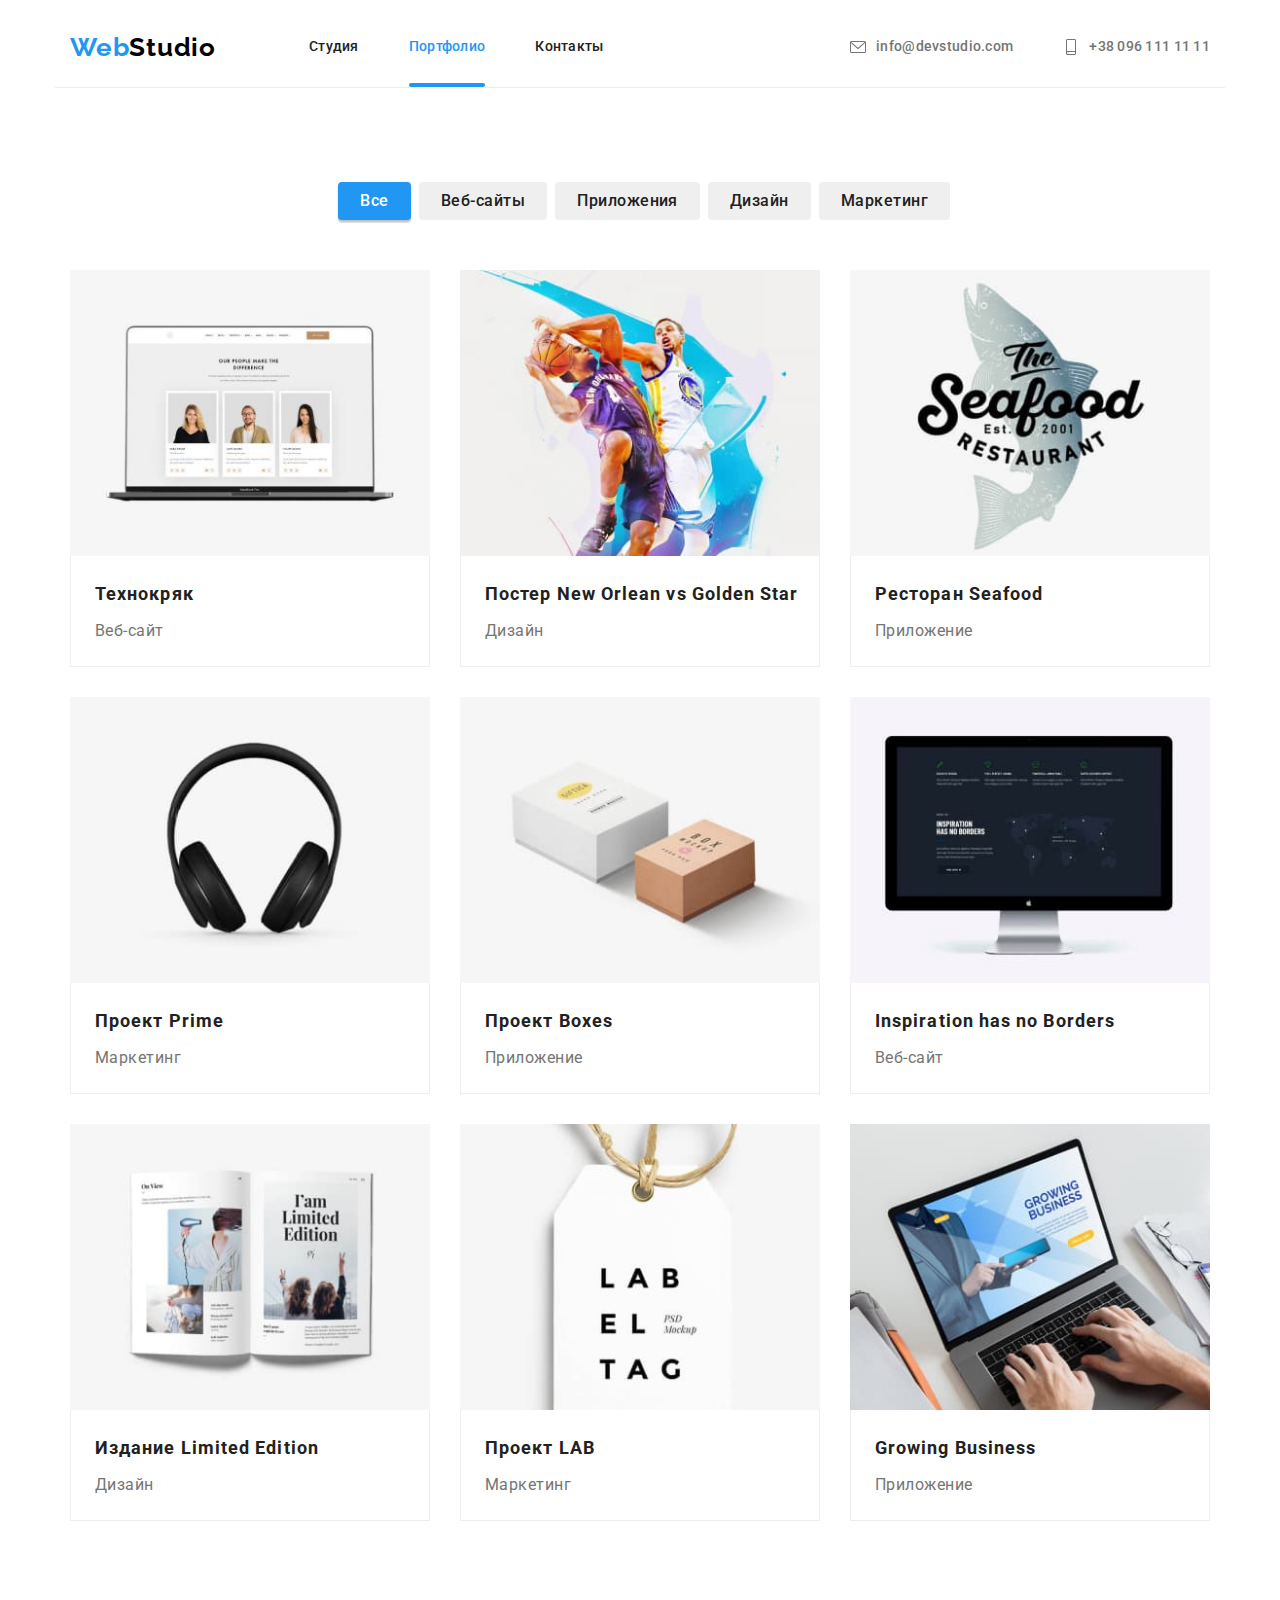
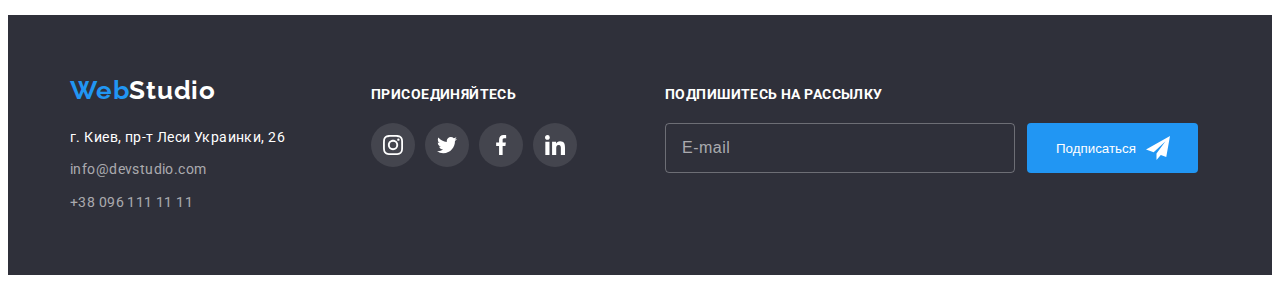
==== commit 6fe56959: "final update footer" ====
--- a/portfolio.html
+++ b/portfolio.html
@@ -249,64 +249,67 @@
         </section>
     </main>
 <!--Footer-->
-    <footer class="footer">
-        <div class="container footer-container">
+<footer class="footer">
+    <div class="container footer-container">
+        <div class="footer-container__position">
             <div class="address-block">
                 <div class="logo ">
-                    <a href="./index.html" class="logo__link link"><span class="logo__accent">Web</span><span
+                    <a href="./index.html" class="logo__link link logo__link-footer"><span
+                            class="logo__accent">Web</span><span
                             class="logo__part-logo logo__part-logo--white">Studio</span></a>
                 </div>
                 <address class="address">г. Киев, пр-т Леси Украинки, 26</address>
                 <ul class="footer-contacts list">
                     <li class="footer-contacts__item"><a href="mailto:info@devstudio.com"
                             class="footer-contacts__link link">info@devstudio.com</a></li>
-                    <li class="footer-contacts__item"><a href="tel:+380961111111" class="footer-contacts__link link">+38 096
-                            111 11 11</a></li>
+                    <li class="footer-contacts__item"><a href="tel:+380961111111" class="footer-contacts__link link">+38
+                            096 111 11 11</a></li>
                 </ul>
             </div>
             <div class="join">
                 <h3 class="join__title">присоединяйтесь</h3>
-                <ul class="social-list social list">
+                <ul class="social-list social list social-list-footer">
                     <li class="social-list__item">
-                        <a href="" class="social-list__link social-list__link--dark-bg link"> <svg class="social-list__icon"
-                                width="20" height="20">
+                        <a href="" class="social-list__link social-list__link--dark-bg link"> <svg
+                                class="social-list__icon" width="20" height="20">
                                 <use href="./images/icons.svg#icon-instagram"></use>
                             </svg></a>
                     </li>
                     <li class="social-list__item">
-                        <a href="" class="social-list__link social-list__link--dark-bg link"> <svg class="social-list__icon"
-                                width="20" height="20">
+                        <a href="" class="social-list__link social-list__link--dark-bg link"> <svg
+                                class="social-list__icon" width="20" height="20">
                                 <use href="./images/icons.svg#icon-twitter"></use>
                             </svg></a>
                     </li>
                     <li class="social-list__item">
-                        <a href="" class="social-list__link social-list__link--dark-bg link"> <svg class="social-list__icon"
-                                width="20" height="20">
+                        <a href="" class="social-list__link social-list__link--dark-bg link"> <svg
+                                class="social-list__icon" width="20" height="20">
                                 <use href="./images/icons.svg#icon-facebook"></use>
                             </svg></a>
                     </li>
                     <li class="social-list__item">
-                        <a href="" class="social-list__link social-list__link--dark-bg link"> <svg class="social-list__icon"
-                                width="20" height="20">
+                        <a href="" class="social-list__link social-list__link--dark-bg link"> <svg
+                                class="social-list__icon" width="20" height="20">
                                 <use href="./images/icons.svg#icon-linkedin"></use>
                             </svg></a>
                     </li>
                 </ul>
             </div>
-            <div class="subscribe">
-                <b class="subscribe__title">Подпишитесь на рассылку</b>
-                <form action="#" class="subscribe-form">
-                    <div class="form-field">
-                        <input type="email" name="user-email" placeholder="E-mail" class="form-field__input" />
-                        <button type="submit" class="form-field__button">Подписаться<svg class="form-field__icon" width="24"
-                                height="24">
-                                <use href="./images/icons.svg#icon-send"></use>
-                            </svg></button>
-                    </div>
-                </form>
-            </div>
         </div>
-    </footer>
+        <div class="subscribe">
+            <b class="subscribe__title">Подпишитесь на рассылку</b>
+            <form action="#" class="subscribe-form">
+                <div class="form-field">
+                    <input type="email" name="user-email" placeholder="E-mail" class="form-field__input" />
+                    <button type="submit" class="form-field__button">Подписаться<svg class="form-field__icon" width="24"
+                            height="24">
+                            <use href="./images/icons.svg#icon-send"></use>
+                        </svg></button>
+                </div>
+            </form>
+        </div>
+    </div>
+</footer>
 
 </body>
 </html> --- a/css/main.min.css
+++ b/css/main.min.css
@@ -1,2 +1,2 @@
-html{box-sizing:border-box}*,*::before,*::after{box-sizing:inherit}p,h1,h2,h3,h4,h5,h6{margin:0}ul{margin:0;padding:0;list-style:none}img{display:block;max-width:100%;height:auto}address{font-style:normal}body{background-color:var(--white-color);color:var(--primary-text-color);font-family:Roboto, Sans-serif}.title{color:var(--secondary-text-color)}.link{text-decoration:none}:root{--primary-text-color: #757575;--secondary-text-color: #212121;--accent-text-color: #2196f3;--white-color: #ffffff;--background-aditional-color: #f5f4fa;--background-accent-color: #2f303a;--secondary-logo-color: #000000;--header-border-color: #ececec;--border-color: #eeeeee;--background-hero-color: #c4c4c4;--transition-duration-timing-function: 250ms cubic-bezier(0.4, 0, 0.2, 1)}.visually-hidden{position:absolute;width:1px;height:1px;margin:-1px;border:0;padding:0;white-space:nowrap;clip-path:inset(100%);clip:rect(0 0 0 0);overflow:hidden}.button{font-family:inherit;cursor:pointer;transition:color var(--transition-duration-timing-function),background-color var(--transition-duration-timing-function)}.button:hover,.button:focus{color:var(--white-color);background-color:var(--accent-text-color)}.container{width:100%;padding-left:15px;padding-right:15px;margin:0 auto}.container-title{margin-bottom:50px}@media screen and (min-width: 480px){.container{max-width:450px}}@media screen and (min-width: 768px){.container{max-width:738px}}@media screen and (min-width: 1200px){.container{max-width:1170px}}.section{padding-top:94px;padding-bottom:94px}svg{fill:currentColor}.backdrop{width:100%;height:100%;padding:93px 15px;background-color:rgba(0,0,0,0.1);position:fixed;top:0;left:0;transition:opacity var(--transition-duration-timing-function),visibility var(--transition-duration-timing-function)}@media screen and (min-width: 480px){.backdrop{padding:93px 15px}}@media screen and (min-width: 768px){.backdrop{padding:208px 159px}}@media screen and (min-width: 1200px){.backdrop{padding:0}}.modal{width:100%;height:100%;background-color:#fff;border-radius:4px;position:absolute;top:50%;left:50%;transform:scale(1) rotate(0) translate(-50%, -50%);transition:transform var(--transition-duration-timing-function);padding-top:40px;padding-right:39px;padding-bottom:40px;padding-left:41px}.backdrop.is-hidden .modal{transform:scale(3.5) rotate(90deg)}@media screen and (min-width: 1200px){.modal{width:528px;min-height:581px}}.modal-close{cursor:pointer;position:absolute;top:8px;right:8px;width:30px;height:30px;background-color:transparent;border:1px solid rgba(0,0,0,0.1);border-radius:50%;display:flex;align-items:center;justify-content:center;transition:color var(--transition-duration-timing-function)}.modal-close:hover,.modal-close:focus{color:var(--accent-text-color)}.is-hidden{visibility:hidden;opacity:0;pointer-events:none}.modal-title{font-weight:700;font-size:20px;line-height:1.15;text-align:center;color:var(--secondary-text-color);letter-spacing:0.03em;margin-bottom:12px}.modal-label{font-weight:400;font-size:12px;line-height:1.16;color:var(--primary-text-color);letter-spacing:0.01em;margin-bottom:4px}.modal-input{width:100%;height:40px;border:1px solid rgba(33,33,33,0.2);border-radius:4px;transition:outline-color var(--transition-duration-timing-function)}.modal-input:focus{outline-color:var(--accent-text-color);padding-left:42px}.modal-form-field{margin-bottom:10px}.modal-button{display:block;margin:0 auto;padding:10px 55px;border:none;border-radius:4px;color:var(--white-color);background-color:var(--accent-text-color);font-weight:700;font-size:16px;line-height:1.8;transition:background-color var(--transition-duration-timing-function),box-shadow var(--transition-duration-timing-function)}.modal-button:hover{background-color:#188ce8;box-shadow:0px 4px 4px rgba(0,0,0,0.15)}.modal-text{width:100%;height:120px;resize:none;padding:12px 16px;border:1px solid rgba(33,33,33,0.2);border-radius:4px;margin-bottom:20px;transition:outline-color var(--transition-duration-timing-function)}.modal-text:focus{outline-color:var(--accent-text-color)}.modal-input-field{position:relative}.input-icon{fill:var(--secondary-text-color);position:absolute;top:50%;left:12px;transform:translateY(-50%);transition:fill var(--transition-duration-timing-function)}.modal-input:focus ~ .input-icon{fill:var(--accent-text-color)}.modal-check-text{font-weight:400;font-size:14px;line-height:1.71;letter-spacing:0.03em;color:var(--primary-text-color);display:flex;justify-content:center;align-items:center}.modal-check-text span{width:16px;height:15px;border:2px solid #000000;margin-right:8.38px;border-radius:2px;display:flex;align-items:center;justify-content:center;transition:background-color var(--transition-duration-timing-function),border var(--transition-duration-timing-function)}.modal-check:checked+.modal-check-text span{background-color:var(--accent-text-color);border:none}.modal-check-link{display:block;color:var(--accent-text-color);text-decoration-skip-ink:none;margin-left:3px}.modal-text-form-field{margin-bottom:30px}.icon-check{fill:transparent;transition:fill var(--transition-duration-timing-function)}.modal-check:checked+.modal-check-text .icon-check{fill:var(--white-color)}.social-list{display:flex;justify-content:center}.social-list__item{display:flex;width:44px;height:44px}.social-list__item+.social-list__item{margin-left:10px}.social-list__link{width:100%;height:100%;border-radius:50%;display:flex;align-items:center;justify-content:center;transition:color var(--transition-duration-timing-function),background-color var(--transition-duration-timing-function)}.social-list__link:hover,.social-list__link:focus{background-color:var(--accent-text-color);color:var(--white-color)}.social-list__link--light{color:#afb1b8}.social-list__link--dark-bg{background-color:rgba(255,255,255,0.1);color:var(--white-color)}@media screen and (min-width: 768px){.logo{margin-right:88px}}@media screen and (min-width: 1200px){.logo{margin-right:93px}}.logo__link{font-family:Raleway, sans-serif;font-weight:700;font-size:24px;line-height:calc(28px / 24px);letter-spacing:0.03em;text-decoration:none}@media screen and (min-width: 1200px){.logo__link{font-size:26px;line-height:1.17}}.logo__accent{color:var(--accent-text-color)}.logo__part-logo--black{color:var(--secondary-logo-color)}.logo__part-logo--white{color:var(--white-color)}.address{font-weight:400;font-size:14px;line-height:1.46;letter-spacing:0.03em;color:var(--white-color);margin-top:20px;margin-bottom:9px}.contacts-list{display:none}@media screen and (min-width: 768px){.contacts-list{display:flex;flex-direction:column;justify-content:start}}@media screen and (min-width: 1200px){.contacts-list{flex-direction:row;align-items:center;margin-left:auto}}@media screen and (min-width: 768px){.contacts-list__item{display:flex;margin-bottom:10px}.contacts-list__item:last-child{margin-bottom:0}}@media screen and (min-width: 1200px){.contacts-list__item{margin-right:50px;margin-bottom:0}.contacts-list__item:last-child{margin-right:0}}.contacts-list__link{display:flex;align-items:center;color:inherit;font-weight:500;font-size:12px;line-height:1.16;letter-spacing:0.02em;transition:color var(--transition-duration-timing-function)}.contacts-list__link:hover,.contacts-list__link:focus{color:var(--accent-text-color)}@media screen and (min-width: 1200px){.contacts-list__link{font-size:14px;line-height:1.14}}.contacts-list__icon{margin-right:10px}.header-container{display:flex;align-items:center;justify-content:space-between;width:100%;border-bottom:1px solid var(--header-border-color);padding-top:24px;padding-bottom:25px}.header-navigation{display:flex;align-items:center}@media screen and (min-width: 1200px){.header-navigation__contacts{display:flex;align-items:center;margin-left:auto}}.navigation-list{display:flex;align-items:center}.navigation-list__item{display:none}@media screen and (min-width: 768px){.navigation-list__item{display:flex;margin-right:50px}.navigation-list__item:last-child{margin-right:0}}.navigation-list__link{color:var(--secondary-text-color);font-weight:500;font-size:14px;line-height:1.14;letter-spacing:0.02em;transition:color var(--transition-duration-timing-function)}.navigation-list__link:hover,.navigation-list__link:focus{color:var(--accent-text-color)}.navigation-list__link--current{color:var(--accent-text-color);position:relative}.navigation-list__link--current::after{content:"";width:100%;height:4px;background-color:var(--accent-text-color);position:absolute;border-radius:2px;left:0;bottom:-32px;transition:color var(--transition-duration-timing-function)}.navigation-list__link--current::after:hover,.navigation-list__link--current::after:focus{color:var(--accent-text-color)}.hero{margin-left:auto;margin-right:auto;width:100%;height:400px;background-size:cover;background-color:var(--background-hero-color);background-image:linear-gradient(to right, rgba(47,48,58,0.4), rgba(47,48,58,0.4)),url("../images/mob/hero-mob-1x.png");background-repeat:no-repeat;background-position:center}@media (min-device-pixel-ratio: 2), (min-resolution: 192dpi), (min-resolution: 2dppx){.hero{background-image:linear-gradient(to right, rgba(47,48,58,0.4), rgba(47,48,58,0.4)),url("../images/mob/hero-mob-2x.png")}}@media screen and (min-width: 480px){.hero{width:480px}}@media screen and (min-width: 768px){.hero{width:768px;background-image:linear-gradient(to right, rgba(47,48,58,0.4), rgba(47,48,58,0.4)),url("../images/tab/hero-tab-1x.png")}}@media screen and (min-width: 768px) and (min-device-pixel-ratio: 2), screen and (min-width: 768px) and (min-resolution: 192dpi), screen and (min-width: 768px) and (min-resolution: 2dppx){.hero{background-image:linear-gradient(to right, rgba(47,48,58,0.4), rgba(47,48,58,0.4)),url("../images/tab/hero-tab-2x.png")}}@media screen and (min-width: 1200px){.hero{width:1600px;min-height:600px;background-image:linear-gradient(to right, rgba(47,48,58,0.4), rgba(47,48,58,0.4)),url("../images/desktop/hero-desktop-1x.png");margin-left:auto;margin-right:auto;padding-top:200px;padding-bottom:200px;background-repeat:no-repeat;background-position:center}}@media screen and (min-width: 1200px) and (min-device-pixel-ratio: 2), screen and (min-width: 1200px) and (min-resolution: 192dpi), screen and (min-width: 1200px) and (min-resolution: 2dppx){.hero{background-image:linear-gradient(to right, rgba(47,48,58,0.4), rgba(47,48,58,0.4)),url("../images/desktop/hero-desktop-2x.png")}}.hero__title{color:var(--white-color);font-weight:900;font-size:26px;line-height:1.61;letter-spacing:0.06em;text-align:center;text-transform:uppercase;margin-bottom:30px;margin-left:auto;margin-right:auto}@media screen and (min-width: 480px){.hero__title{width:360px}}@media screen and (min-width: 1200px){.hero__title{width:696px;font-size:44px;line-height:1.36;justify-content:center}}.hero__button{display:block;margin:0 auto;font-weight:700;min-width:200px;min-height:50px;border-radius:4px;padding:10px 32px;cursor:pointer;background-color:var(--accent-text-color);color:var(--white-color)}.benefits-list{margin-bottom:-30px}@media screen and (min-width: 480px){.benefits-list{padding-left:15px;padding-right:15px}}@media screen and (min-width: 768px){.benefits-list{display:flex;flex-wrap:wrap;margin-left:-15px;margin-top:-15px;padding-left:0;padding-right:0}}@media screen and (min-width: 1200px){.benefits-list{margin-left:-30px;margin-top:-30px;padding-left:0;padding-right:0}}.benefits-list__item{margin-bottom:30px}@media screen and (min-width: 768px){.benefits-list__item{flex-basis:calc(100% / 2 - 15px);margin-left:15px;margin-top:15px}}@media screen and (min-width: 1200px){.benefits-list__item{flex-basis:calc(100% / 4 - 30px);margin-left:30px;margin-top:30px}}.benefits-list__item-block{display:flex;justify-content:center;align-items:center;width:100%;height:120px;background-color:#f5f4fa;margin-bottom:30px}.benefits-list__title{font-weight:700;font-size:14px;line-height:1.14;letter-spacing:0.03em;text-transform:uppercase;color:var(--secondary-text-color);margin-bottom:10px;text-align:center}@media screen and (min-width: 768px){.benefits-list__title{text-align:start}}.benefits-list__text{font-family:400;font-size:14px;line-height:1.71;letter-spacing:0.03em}.work{padding-top:0}@media screen and (max-width: 1199px){.work{display:none}}.work__title{font-weight:700;font-size:36px;line-height:1.16;text-align:center;letter-spacing:0.03em;color:var(--secondary-text-color);margin-bottom:50px}.work-list{display:flex;flex-wrap:wrap;margin-left:-30px;margin-top:-30px}.work-list__item{flex-basis:calc(100% / 3 - 30px);margin-left:30px;margin-top:30px}.work-description{position:relative}.work-description__text{width:100%;height:70px;bottom:0;left:0;font-weight:700;font-style:normal;font-size:14px;line-height:1.14;letter-spacing:0.03em;text-transform:uppercase;color:var(--white-color);position:absolute;background-color:rgba(47,48,58,0.8);vertical-align:top;display:flex;justify-content:center;align-items:center}.team{margin-left:auto;margin-right:auto;background-color:var(--background-aditional-color)}.team__title{font-weight:700;font-size:28px;line-height:1.17;text-align:center;letter-spacing:0.03em;color:var(--secondary-text-color);margin-bottom:30px}@media screen and (min-width: 1200px){.team__title{font-size:36px;line-height:1.16}}.team-item__text{font-size:16px;line-height:1.18;text-align:center;letter-spacing:0.03em;margin-bottom:16px}.team-item__title{font-weight:500;font-size:16px;line-height:1.18;text-align:center;letter-spacing:0.03em;color:var(--secondary-text-color);margin-bottom:10px}.team-list__picture{display:block;height:auto}img{width:100%}.team-list{margin-bottom:-30px}@media screen and (min-width: 768px){.team-list{display:flex;flex-wrap:wrap;margin-left:-15px;margin-top:-15px;padding-left:0;padding-right:0}}@media screen and (min-width: 1200px){.team-list{margin-left:-30px;margin-top:-30px;margin-bottom:0;padding-left:0;padding-right:0}}.team-list__item{margin:0 auto;align-items:center;margin-bottom:30px}@media screen and (min-width: 768px){.team-list__item{flex-basis:calc(100% / 2 - 15px);margin-left:15px;margin-top:15px}}@media screen and (min-width: 1200px){.team-list__item{flex-basis:calc(100% / 4 - 30px);margin-left:30px;margin-top:30px;margin-bottom:0}}.team-item{display:block;padding-top:30px;padding-bottom:30px;background:var(--white-color);box-shadow:0px 1px 3px rgba(0,0,0,0.12),0px 1px 1px rgba(0,0,0,0.14),0px 2px 1px rgba(0,0,0,0.2);border-radius:0px 0px 4px 4px}.clients__title{font-weight:700;font-size:28px;line-height:1.17;text-align:center;letter-spacing:0.03em;color:var(--secondary-text-color);margin-bottom:30px}@media screen and (min-width: 1200px){.clients__title{font-size:36px;line-height:1.16;margin-bottom:50px}}.clients__list{display:flex;justify-content:center;align-items:center;flex-wrap:wrap;margin-left:-30px;margin-top:-30px}@media screen and (min-width: 1200px){.clients__list{flex-wrap:nowrap;margin:0}}.clients__item{width:210px;height:92px;display:flex;justify-content:center;align-items:center;flex-basis:calc(100% / 2 - 30px);margin-left:30px;margin-top:30px}@media screen and (min-width: 768px){.clients__item{flex-basis:calc(100% / 3 - 30px)}}@media screen and (min-width: 1200px){.clients__item{margin-left:0;margin-top:0}}@media screen and (min-width: 1200px){.clients__item+.clients__item{margin-left:30px}}.clients__link{width:100%;height:100%;border:1px solid #afb1b8;border-radius:4px;display:flex;justify-content:center;align-items:center;color:#afb1b8;transition:color var(--transition-duration-timing-function),border-color var(--transition-duration-timing-function)}.clients__link:hover,.clients__link:focus{color:var(--accent-text-color);border-color:var(--accent-text-color)}.clients__icon{width:106px;height:60px}.footer-container{display:flex;justify-content:start;align-items:baseline;align-content:space-between}.footer{background-color:var(--background-accent-color);padding-top:60px;padding-bottom:60px}.address-block{margin-right:60px}.footer-contacts{font-size:14px;font-weight:400;line-height:1.71;letter-spacing:0.03em;color:rgba(255,255,255,0.6)}.footer-contacts__item{margin-bottom:9px}.footer-contacts__item:last-child{margin-bottom:0}.footer-contacts__link{font-weight:400;font-size:14px;line-height:1.71;letter-spacing:0.03em;color:rgba(255,255,255,0.6);transition:color var(--transition-duration-timing-function)}.footer-contacts__link:hover,.footer-contacts__link:focus{color:var(--accent-text-color)}.join{margin-right:88px}.join__title{font-style:700;font-size:14px;line-height:1.14;letter-spacing:0.03em;color:var(--white-color);margin-bottom:20px;display:flex;text-transform:uppercase}.subscribe__title{font-style:700;font-size:14px;line-height:1.14;letter-spacing:0.03em;color:var(--white-color);margin-bottom:20px;display:flex;text-transform:uppercase}.form-field{display:flex}.form-field__input{width:350px;height:50px;background-color:transparent;border:1px solid rgba(255,255,255,0.3);border-radius:4px;padding-left:16px;color:var(--white-color);transition:box-shadow var(--transition-duration-timing-function)}.form-field__input:hover,.form-field__input:focus{box-shadow:0px 4px 4px rgba(0,0,0,0.15)}.form-field__input::placeholder{color:rgba(255,255,255,0.6);font-style:400;font-size:16px;line-height:1.25;letter-spacing:0.03em;align-items:center}.form-field__button{margin-left:12px;background-color:var(--accent-text-color);color:var(--white-color);border:none;border-radius:4px;padding:10px 28px 10px 29px;display:flex;justify-content:center;align-items:center;cursor:pointer}.form-field__icon{margin-left:10px}.mob-menu{position:fixed;background-color:#ffffff;top:0;width:100vw;height:100vh;z-index:5;padding-top:48px;padding-bottom:48px}.mob-menu .container{display:flex;flex-direction:column;justify-content:space-between;height:100%}@media screen and (min-width: 768px){.mob-menu{display:none}}.open-menu-button{background-color:transparent;border:none;transition:color var(--transition-duration-timing-function)}.open-menu-button:hover,.open-menu-button:focus{color:var(--accent-text-color)}@media screen and (min-width: 768px){.open-menu-button{display:none}}.open-menu-button__icon{margin-left:auto}.close-menu-button{display:block;margin-left:auto;background-color:transparent;border:none;border-radius:50%;align-items:center;transition:color var(--transition-duration-timing-function)}.close-menu-button:hover,.close-menu-button:focus{color:var(--accent-text-color)}.mob-menu-list__item:not(:last-child){margin-bottom:32px}.mob-menu-list__link{font-weight:500;font-size:40px;line-height:1.17;letter-spacing:0.02em;color:var(--secondary-text-color)}.mob-menu-list__link--current{color:var(--accent-text-color);position:relative}.mob-menu-contacts-list__link{font-weight:500;font-size:24px;line-height:calc(28px / 24px);letter-spacing:0.02em;color:var(--primary-text-color)}.mob-menu-contacts-list__link--accented{font-weight:500;font-size:34px;line-height:1.17;letter-spacing:0.02em;color:var(--accent-text-color)}.mob-menu-contacts-list__item{margin-bottom:32px}.mob-menu-contacts-list{margin-bottom:64px}.mob-menu-social-list{display:flex;flex-direction:row}.mob-menu-social-list__item:not(:last-child)::after{content:"";width:22px;border:1px solid rgba(33,33,33,0.2);border-radius:90deg;margin-left:10px;margin-right:10px}.mob-menu-social-list__link{font-weight:500;font-size:18px;line-height:calc(22px / 18px);letter-spacing:0.02em;color:var(--accent-text-color)}.filters-list{display:flex;justify-content:center;margin-bottom:50px}.filters-list__button{border:none;display:inline-block;padding:6px 22px;border-radius:4px;font-weight:500;font-size:16px;line-height:1.62;text-align:center;letter-spacing:0.03em;color:var(--secondary-text-color);margin-left:8px;transition:box-shadow var(--transition-duration-timing-function)}.filters-list__button:hover{box-shadow:0px 3px 1px rgba(0,0,0,0.1),0px 1px 2px rgba(0,0,0,0.08),0px 2px 2px rgba(0,0,0,0.12)}.filters-list__button:focus{box-shadow:0px 3px 1px rgba(0,0,0,0.1),0px 1px 2px rgba(0,0,0,0.08),0px 2px 2px rgba(0,0,0,0.12)}.filters-list__button--current{color:var(--white-color);background-color:var(--accent-text-color);width:73px;box-shadow:0px 3px 1px rgba(0,0,0,0.1),0px 1px 2px rgba(0,0,0,0.08),0px 2px 2px rgba(0,0,0,0.12);transition:box-shadow var(--transition-duration-timing-function)}.filters-list__button--current:hover{box-shadow:0px 3px 1px rgba(0,0,0,0.1),0px 1px 2px rgba(0,0,0,0.08),0px 2px 2px rgba(0,0,0,0.12)}.filters-list__button--current:focus{box-shadow:0px 3px 1px rgba(0,0,0,0.1),0px 1px 2px rgba(0,0,0,0.08),0px 2px 2px rgba(0,0,0,0.12)}.projects-list{display:flex;flex-wrap:wrap;margin-left:-30px;margin-top:-30px}.projects-content__title{font-weight:700;font-size:18px;line-height:2;letter-spacing:0.06em;color:var(--secondary-text-color);margin-bottom:4px}.projects-content__text{font-size:16px;line-height:1.87;letter-spacing:0.03em;color:var(--primary-text-color)}.projects-list__item{flex-basis:calc(100% / 3 - 30px);margin-left:30px;margin-top:30px}.projects-list__link{display:inline-block;transition:box-shadow var(--transition-duration-timing-function)}.projects-list__link:hover{cursor:pointer;box-shadow:0px 3px 1px rgba(0,0,0,0.1),0px 1px 2px rgba(0,0,0,0.08),0px 2px 2px rgba(0,0,0,0.12)}.projects-content{padding-top:20px;padding-bottom:20px;padding-left:24px;border-bottom:1px solid var(--border-color);border-left:1px solid var(--border-color);border-right:1px solid var(--border-color)}.projects-wrap{position:relative;overflow:hidden}.projects-wrap__text{position:absolute;top:0;left:0;font-style:400;font-size:18px;line-height:1.33;letter-spacing:3%;color:var(--white-color);background-color:rgba(33,150,243,0.9);height:100%;padding:63px 24px;overflow:auto;transform:translateY(101%);transition:transform var(--transition-duration-timing-function)}.projects-list__item:hover .projects-wrap__text{transform:translateY(-1px)}
+html{box-sizing:border-box}*,*::before,*::after{box-sizing:inherit}p,h1,h2,h3,h4,h5,h6{margin:0}ul{margin:0;padding:0;list-style:none}img{display:block;max-width:100%;height:auto}address{font-style:normal}body{background-color:var(--white-color);color:var(--primary-text-color);font-family:Roboto, Sans-serif}.title{color:var(--secondary-text-color)}.link{text-decoration:none}:root{--primary-text-color: #757575;--secondary-text-color: #212121;--accent-text-color: #2196f3;--white-color: #ffffff;--background-aditional-color: #f5f4fa;--background-accent-color: #2f303a;--secondary-logo-color: #000000;--header-border-color: #ececec;--border-color: #eeeeee;--background-hero-color: #c4c4c4;--transition-duration-timing-function: 250ms cubic-bezier(0.4, 0, 0.2, 1)}.visually-hidden{position:absolute;width:1px;height:1px;margin:-1px;border:0;padding:0;white-space:nowrap;clip-path:inset(100%);clip:rect(0 0 0 0);overflow:hidden}.button{font-family:inherit;cursor:pointer;transition:color var(--transition-duration-timing-function),background-color var(--transition-duration-timing-function)}.button:hover,.button:focus{color:var(--white-color);background-color:var(--accent-text-color)}.container{width:100%;padding-left:15px;padding-right:15px;margin:0 auto}.container-title{margin-bottom:50px}@media screen and (min-width: 480px){.container{max-width:450px}}@media screen and (min-width: 768px){.container{max-width:738px}}@media screen and (min-width: 1200px){.container{max-width:1170px}}.section{padding-top:94px;padding-bottom:94px}svg{fill:currentColor}.backdrop{width:100vw;height:100vh;background-color:rgba(0,0,0,0.1);position:fixed;top:0;left:0;transition:opacity var(--transition-duration-timing-function),visibility var(--transition-duration-timing-function)}.modal{width:450px;min-height:609px;background-color:#fff;border-radius:4px;position:absolute;top:50%;left:50%;transform:scale(1) rotate(0) translate(-50%, -50%);transition:transform var(--transition-duration-timing-function);padding-top:40px;padding-right:39px;padding-bottom:40px;padding-left:41px}.backdrop.is-hidden .modal{transform:scale(3.5) rotate(90deg)}@media screen and (min-width: 1200px){.modal{width:528px;min-height:581px}}.modal-close{cursor:pointer;position:absolute;top:8px;right:8px;width:30px;height:30px;background-color:transparent;border:1px solid rgba(0,0,0,0.1);border-radius:50%;display:flex;align-items:center;justify-content:center;transition:color var(--transition-duration-timing-function)}.modal-close:hover,.modal-close:focus{color:var(--accent-text-color)}.is-hidden{visibility:hidden;opacity:0;pointer-events:none}.modal-title{font-weight:700;font-size:20px;line-height:1.15;text-align:center;color:var(--secondary-text-color);letter-spacing:0.03em;margin-bottom:12px}.modal-label{font-weight:400;font-size:12px;line-height:1.16;color:var(--primary-text-color);letter-spacing:0.01em;margin-bottom:4px}.modal-input{width:100%;height:40px;border:1px solid rgba(33,33,33,0.2);border-radius:4px;transition:outline-color var(--transition-duration-timing-function)}.modal-input:focus{outline-color:var(--accent-text-color);padding-left:42px}.modal-form-field{margin-bottom:10px}.modal-button{display:block;margin:0 auto;padding:10px 55px;border:none;border-radius:4px;color:var(--white-color);background-color:var(--accent-text-color);font-weight:700;font-size:16px;line-height:1.8;transition:background-color var(--transition-duration-timing-function),box-shadow var(--transition-duration-timing-function)}.modal-button:hover{background-color:#188ce8;box-shadow:0px 4px 4px rgba(0,0,0,0.15)}.modal-text{width:100%;height:120px;resize:none;padding:12px 16px;border:1px solid rgba(33,33,33,0.2);border-radius:4px;margin-bottom:20px;transition:outline-color var(--transition-duration-timing-function)}.modal-text:focus{outline-color:var(--accent-text-color)}.modal-input-field{position:relative}.input-icon{fill:var(--secondary-text-color);position:absolute;top:50%;left:12px;transform:translateY(-50%);transition:fill var(--transition-duration-timing-function)}.modal-input:focus ~ .input-icon{fill:var(--accent-text-color)}.modal-check-text{font-weight:400;font-size:12px;line-height:1.16;letter-spacing:0.03em;color:var(--primary-text-color);display:flex;justify-content:center;align-items:center}.modal-check-text span{width:16px;height:15px;border:2px solid #000000;margin-right:8.38px;border-radius:2px;display:flex;align-items:center;justify-content:center;transition:background-color var(--transition-duration-timing-function),border var(--transition-duration-timing-function)}.modal-check:checked+.modal-check-text span{background-color:var(--accent-text-color);border:none}@media screen and (min-width: 1200px){.modal-check-text{font-size:14px;line-height:1.71}}.modal-check-link{display:block;color:var(--accent-text-color);text-decoration-skip-ink:none;margin-left:3px}.modal-text-form-field{margin-bottom:30px}.icon-check{fill:transparent;transition:fill var(--transition-duration-timing-function)}.modal-check:checked+.modal-check-text .icon-check{fill:var(--white-color)}.social-list{display:flex;justify-content:center}.social-list__item{display:flex;width:44px;height:44px}.social-list__item+.social-list__item{margin-left:10px}.social-list__link{width:100%;height:100%;border-radius:50%;display:flex;align-items:center;justify-content:center;transition:color var(--transition-duration-timing-function),background-color var(--transition-duration-timing-function)}.social-list__link:hover,.social-list__link:focus{background-color:var(--accent-text-color);color:var(--white-color)}.social-list__link--light{color:#afb1b8}.social-list__link--dark-bg{background-color:rgba(255,255,255,0.1);color:var(--white-color)}.social-list-footer{margin-bottom:60px}@media screen and (min-width: 768px){.social-list-footer{margin-bottom:102px}}@media screen and (min-width: 1200px){.social-list-footer{margin-bottom:0}}@media screen and (min-width: 768px){.logo{margin-right:88px}}@media screen and (min-width: 1200px){.logo{margin-right:93px}}.logo__link{font-family:Raleway, sans-serif;font-weight:700;font-size:24px;line-height:calc(28px / 24px);letter-spacing:0.03em;text-decoration:none}@media screen and (min-width: 1200px){.logo__link{font-size:26px;line-height:1.17}}.logo__accent{color:var(--accent-text-color)}.logo__part-logo--black{color:var(--secondary-logo-color)}.logo__part-logo--white{color:var(--white-color)}.address{font-weight:400;font-size:14px;line-height:1.46;letter-spacing:0.03em;color:var(--white-color);margin-bottom:8px}@media screen and (min-width: 1200px){.address{margin-bottom:9px;text-align:start;width:231px;line-height:1.71}}.contacts-list{display:none}@media screen and (min-width: 768px){.contacts-list{display:flex;flex-direction:column;justify-content:start}}@media screen and (min-width: 1200px){.contacts-list{flex-direction:row;align-items:center;margin-left:auto}}@media screen and (min-width: 768px){.contacts-list__item{display:flex;margin-bottom:10px}.contacts-list__item:last-child{margin-bottom:0}}@media screen and (min-width: 1200px){.contacts-list__item{margin-right:50px;margin-bottom:0}.contacts-list__item:last-child{margin-right:0}}.contacts-list__link{display:flex;align-items:center;color:inherit;font-weight:500;font-size:12px;line-height:1.16;letter-spacing:0.02em;transition:color var(--transition-duration-timing-function)}.contacts-list__link:hover,.contacts-list__link:focus{color:var(--accent-text-color)}@media screen and (min-width: 1200px){.contacts-list__link{font-size:14px;line-height:1.14}}.contacts-list__icon{margin-right:10px}.header-container{display:flex;align-items:center;justify-content:space-between;width:100%;border-bottom:1px solid var(--header-border-color);padding-top:24px;padding-bottom:25px}.header-navigation{display:flex;align-items:center}@media screen and (min-width: 1200px){.header-navigation__contacts{display:flex;align-items:center;margin-left:auto}}.navigation-list{display:flex;align-items:center}.navigation-list__item{display:none}@media screen and (min-width: 768px){.navigation-list__item{display:flex;margin-right:50px}.navigation-list__item:last-child{margin-right:0}}.navigation-list__link{color:var(--secondary-text-color);font-weight:500;font-size:14px;line-height:1.14;letter-spacing:0.02em;transition:color var(--transition-duration-timing-function)}.navigation-list__link:hover,.navigation-list__link:focus{color:var(--accent-text-color)}.navigation-list__link--current{color:var(--accent-text-color);position:relative}.navigation-list__link--current::after{content:"";width:100%;height:4px;background-color:var(--accent-text-color);position:absolute;border-radius:2px;left:0;bottom:-32px;transition:color var(--transition-duration-timing-function)}.navigation-list__link--current::after:hover,.navigation-list__link--current::after:focus{color:var(--accent-text-color)}.hero{margin-left:auto;margin-right:auto;width:100%;height:400px;background-size:cover;background-color:var(--background-hero-color);background-image:linear-gradient(to right, rgba(47,48,58,0.4), rgba(47,48,58,0.4)),url("../images/mob/hero-mob-1x.png");background-repeat:no-repeat;background-position:center}@media (min-device-pixel-ratio: 2), (min-resolution: 192dpi), (min-resolution: 2dppx){.hero{background-image:linear-gradient(to right, rgba(47,48,58,0.4), rgba(47,48,58,0.4)),url("../images/mob/hero-mob-2x.png")}}@media screen and (min-width: 480px){.hero{width:480px}}@media screen and (min-width: 768px){.hero{width:768px;background-image:linear-gradient(to right, rgba(47,48,58,0.4), rgba(47,48,58,0.4)),url("../images/tab/hero-tab-1x.png")}}@media screen and (min-width: 768px) and (min-device-pixel-ratio: 2), screen and (min-width: 768px) and (min-resolution: 192dpi), screen and (min-width: 768px) and (min-resolution: 2dppx){.hero{background-image:linear-gradient(to right, rgba(47,48,58,0.4), rgba(47,48,58,0.4)),url("../images/tab/hero-tab-2x.png")}}@media screen and (min-width: 1200px){.hero{width:1600px;min-height:600px;background-image:linear-gradient(to right, rgba(47,48,58,0.4), rgba(47,48,58,0.4)),url("../images/desktop/hero-desktop-1x.png");margin-left:auto;margin-right:auto;padding-top:200px;padding-bottom:200px;background-repeat:no-repeat;background-position:center}}@media screen and (min-width: 1200px) and (min-device-pixel-ratio: 2), screen and (min-width: 1200px) and (min-resolution: 192dpi), screen and (min-width: 1200px) and (min-resolution: 2dppx){.hero{background-image:linear-gradient(to right, rgba(47,48,58,0.4), rgba(47,48,58,0.4)),url("../images/desktop/hero-desktop-2x.png")}}.hero__title{color:var(--white-color);font-weight:900;font-size:26px;line-height:1.61;letter-spacing:0.06em;text-align:center;text-transform:uppercase;margin-bottom:30px;margin-left:auto;margin-right:auto}@media screen and (min-width: 480px){.hero__title{width:360px}}@media screen and (min-width: 1200px){.hero__title{width:696px;font-size:44px;line-height:1.36;justify-content:center}}.hero__button{display:block;margin:0 auto;font-weight:700;min-width:200px;min-height:50px;border-radius:4px;padding:10px 32px;cursor:pointer;background-color:var(--accent-text-color);color:var(--white-color)}.benefits-list{margin-bottom:-30px}@media screen and (min-width: 480px){.benefits-list{padding-left:15px;padding-right:15px}}@media screen and (min-width: 768px){.benefits-list{display:flex;flex-wrap:wrap;margin-left:-15px;margin-top:-15px;padding-left:0;padding-right:0}}@media screen and (min-width: 1200px){.benefits-list{margin-left:-30px;margin-top:-30px;padding-left:0;padding-right:0}}.benefits-list__item{margin-bottom:30px}@media screen and (min-width: 768px){.benefits-list__item{flex-basis:calc(100% / 2 - 15px);margin-left:15px;margin-top:15px}}@media screen and (min-width: 1200px){.benefits-list__item{flex-basis:calc(100% / 4 - 30px);margin-left:30px;margin-top:30px}}.benefits-list__item-block{display:flex;justify-content:center;align-items:center;width:100%;height:120px;background-color:#f5f4fa;margin-bottom:30px}.benefits-list__title{font-weight:700;font-size:14px;line-height:1.14;letter-spacing:0.03em;text-transform:uppercase;color:var(--secondary-text-color);margin-bottom:10px;text-align:center}@media screen and (min-width: 768px){.benefits-list__title{text-align:start}}.benefits-list__text{font-family:400;font-size:14px;line-height:1.71;letter-spacing:0.03em}.work{padding-top:0}@media screen and (max-width: 1199px){.work{display:none}}.work__title{font-weight:700;font-size:36px;line-height:1.16;text-align:center;letter-spacing:0.03em;color:var(--secondary-text-color);margin-bottom:50px}.work-list{display:flex;flex-wrap:wrap;margin-left:-30px;margin-top:-30px}.work-list__item{flex-basis:calc(100% / 3 - 30px);margin-left:30px;margin-top:30px}.work-description{position:relative}.work-description__text{width:100%;height:70px;bottom:0;left:0;font-weight:700;font-style:normal;font-size:14px;line-height:1.14;letter-spacing:0.03em;text-transform:uppercase;color:var(--white-color);position:absolute;background-color:rgba(47,48,58,0.8);vertical-align:top;display:flex;justify-content:center;align-items:center}.team{margin-left:auto;margin-right:auto;background-color:var(--background-aditional-color)}.team__title{font-weight:700;font-size:28px;line-height:1.17;text-align:center;letter-spacing:0.03em;color:var(--secondary-text-color);margin-bottom:30px}@media screen and (min-width: 1200px){.team__title{font-size:36px;line-height:1.16}}.team-item__text{font-size:16px;line-height:1.18;text-align:center;letter-spacing:0.03em;margin-bottom:16px}.team-item__title{font-weight:500;font-size:16px;line-height:1.18;text-align:center;letter-spacing:0.03em;color:var(--secondary-text-color);margin-bottom:10px}.team-list__picture{display:block;height:auto}img{width:100%}.team-list{margin-bottom:-30px}@media screen and (min-width: 768px){.team-list{display:flex;flex-wrap:wrap;margin-left:-15px;margin-top:-15px;padding-left:0;padding-right:0}}@media screen and (min-width: 1200px){.team-list{margin-left:-30px;margin-top:-30px;margin-bottom:0;padding-left:0;padding-right:0}}.team-list__item{margin:0 auto;align-items:center;margin-bottom:30px}@media screen and (min-width: 768px){.team-list__item{flex-basis:calc(100% / 2 - 15px);margin-left:15px;margin-top:15px}}@media screen and (min-width: 1200px){.team-list__item{flex-basis:calc(100% / 4 - 30px);margin-left:30px;margin-top:30px;margin-bottom:0}}.team-item{display:block;padding-top:30px;padding-bottom:30px;background:var(--white-color);box-shadow:0px 1px 3px rgba(0,0,0,0.12),0px 1px 1px rgba(0,0,0,0.14),0px 2px 1px rgba(0,0,0,0.2);border-radius:0px 0px 4px 4px}.clients__title{font-weight:700;font-size:28px;line-height:1.17;text-align:center;letter-spacing:0.03em;color:var(--secondary-text-color);margin-bottom:30px}@media screen and (min-width: 1200px){.clients__title{font-size:36px;line-height:1.16;margin-bottom:50px}}.clients__list{display:flex;justify-content:center;align-items:center;flex-wrap:wrap;margin-left:-30px;margin-top:-30px}@media screen and (min-width: 1200px){.clients__list{flex-wrap:nowrap;margin:0}}.clients__item{width:210px;height:92px;display:flex;justify-content:center;align-items:center;flex-basis:calc(100% / 2 - 30px);margin-left:30px;margin-top:30px}@media screen and (min-width: 768px){.clients__item{flex-basis:calc(100% / 3 - 30px)}}@media screen and (min-width: 1200px){.clients__item{margin-left:0;margin-top:0}}@media screen and (min-width: 1200px){.clients__item+.clients__item{margin-left:30px}}.clients__link{width:100%;height:100%;border:1px solid #afb1b8;border-radius:4px;display:flex;justify-content:center;align-items:center;color:#afb1b8;transition:color var(--transition-duration-timing-function),border-color var(--transition-duration-timing-function)}.clients__link:hover,.clients__link:focus{color:var(--accent-text-color);border-color:var(--accent-text-color)}.clients__icon{width:106px;height:60px}@media screen and (min-width: 768px){.footer-container__position{display:flex;justify-content:space-around}}@media screen and (min-width: 1200px){.footer-container__position{align-items:baseline;justify-content:space-between}}@media screen and (min-width: 1200px){.footer-container{display:flex;justify-content:start;align-items:baseline;align-content:space-between}}.footer{background-color:var(--background-accent-color);padding-top:60px;padding-bottom:60px}.address-block{text-align:center}@media screen and (min-width: 1200px){.address-block{margin-right:70px}}.address-block .logo{margin-right:0;margin-bottom:20px}@media screen and (min-width: 1200px){.address-block .logo{text-align:start}}.footer-contacts{font-size:14px;font-weight:400;line-height:1.71;letter-spacing:0.03em;color:rgba(255,255,255,0.6);margin-bottom:20px}@media screen and (min-width: 1200px){.footer-contacts{text-align:start;margin-bottom:0}}.footer-contacts__item{margin-bottom:9px}.footer-contacts__item:last-child{margin-bottom:0}.footer-contacts__link{font-weight:400;font-size:14px;line-height:1.71;letter-spacing:0.03em;color:rgba(255,255,255,0.6);transition:color var(--transition-duration-timing-function)}.footer-contacts__link:hover,.footer-contacts__link:focus{color:var(--accent-text-color)}.join{text-align:center}@media screen and (min-width: 1200px){.join{margin-right:88px}}.join__title{font-style:700;font-size:14px;line-height:1.14;letter-spacing:0.03em;color:var(--white-color);margin-bottom:20px;text-transform:uppercase;margin-bottom:20px}@media screen and (min-width: 1200px){.join__title{display:flex}}.subscribe{width:100%}@media screen and (min-width: 1200px){.subscribe{display:flex;flex-direction:column}}.subscribe__title{display:block;font-weight:700;font-size:14px;line-height:1.14;letter-spacing:0.03em;color:var(--white-color);text-align:center;margin-bottom:20px;text-transform:uppercase}@media screen and (min-width: 1200px){.subscribe__title{display:flex}}.form-field{text-align:center}@media screen and (min-width: 1200px){.form-field{display:flex}}.form-field__input{width:100%;height:50px;margin-bottom:20px;background-color:transparent;border:1px solid rgba(255,255,255,0.3);border-radius:4px;padding-left:16px;color:var(--white-color);transition:box-shadow var(--transition-duration-timing-function)}.form-field__input:hover,.form-field__input:focus{box-shadow:0px 4px 4px rgba(0,0,0,0.15)}.form-field__input::placeholder{color:rgba(255,255,255,0.6);font-weight:400;font-size:16px;line-height:1.25;letter-spacing:0.03em;align-items:center}@media screen and (min-width: 768px){.form-field__input{width:450px}}@media screen and (min-width: 1200px){.form-field__input{width:350px;margin-bottom:0}}.form-field__button{margin:0 auto;background-color:var(--accent-text-color);color:var(--white-color);border:none;border-radius:4px;padding:10px 28px 10px 29px;display:flex;justify-content:center;align-items:center;cursor:pointer}@media screen and (min-width: 1200px){.form-field__button{margin-left:12px;margin-right:0}}.form-field__icon{margin-left:10px}.mob-menu{position:fixed;background-color:#ffffff;top:0;width:100vw;height:100vh;z-index:5;padding-top:48px;padding-bottom:48px}.mob-menu .container{display:flex;flex-direction:column;justify-content:space-between;height:100%}@media screen and (min-width: 768px){.mob-menu{display:none}}.open-menu-button{background-color:transparent;border:none;transition:color var(--transition-duration-timing-function)}.open-menu-button:hover,.open-menu-button:focus{color:var(--accent-text-color)}@media screen and (min-width: 768px){.open-menu-button{display:none}}.open-menu-button__icon{margin-left:auto}.close-menu-button{display:block;margin-left:auto;background-color:transparent;border:none;border-radius:50%;align-items:center;transition:color var(--transition-duration-timing-function)}.close-menu-button:hover,.close-menu-button:focus{color:var(--accent-text-color)}.mob-menu-list__item:not(:last-child){margin-bottom:32px}.mob-menu-list__link{font-weight:500;font-size:40px;line-height:1.17;letter-spacing:0.02em;color:var(--secondary-text-color)}.mob-menu-list__link--current{color:var(--accent-text-color);position:relative}.mob-menu-contacts-list__link{font-weight:500;font-size:24px;line-height:calc(28px / 24px);letter-spacing:0.02em;color:var(--primary-text-color)}.mob-menu-contacts-list__link--accented{font-weight:500;font-size:34px;line-height:1.17;letter-spacing:0.02em;color:var(--accent-text-color)}.mob-menu-contacts-list__item{margin-bottom:32px}.mob-menu-contacts-list{margin-bottom:64px}.mob-menu-social-list{display:flex;flex-direction:row}.mob-menu-social-list__item:not(:last-child)::after{content:"";width:22px;border:1px solid rgba(33,33,33,0.2);border-radius:90deg;margin-left:10px;margin-right:10px}.mob-menu-social-list__link{font-weight:500;font-size:18px;line-height:calc(22px / 18px);letter-spacing:0.02em;color:var(--accent-text-color)}.filters-list{display:flex;justify-content:center;margin-bottom:50px}.filters-list__button{border:none;display:inline-block;padding:6px 22px;border-radius:4px;font-weight:500;font-size:16px;line-height:1.62;text-align:center;letter-spacing:0.03em;color:var(--secondary-text-color);margin-left:8px;transition:box-shadow var(--transition-duration-timing-function)}.filters-list__button:hover{box-shadow:0px 3px 1px rgba(0,0,0,0.1),0px 1px 2px rgba(0,0,0,0.08),0px 2px 2px rgba(0,0,0,0.12)}.filters-list__button:focus{box-shadow:0px 3px 1px rgba(0,0,0,0.1),0px 1px 2px rgba(0,0,0,0.08),0px 2px 2px rgba(0,0,0,0.12)}.filters-list__button--current{color:var(--white-color);background-color:var(--accent-text-color);width:73px;box-shadow:0px 3px 1px rgba(0,0,0,0.1),0px 1px 2px rgba(0,0,0,0.08),0px 2px 2px rgba(0,0,0,0.12);transition:box-shadow var(--transition-duration-timing-function)}.filters-list__button--current:hover{box-shadow:0px 3px 1px rgba(0,0,0,0.1),0px 1px 2px rgba(0,0,0,0.08),0px 2px 2px rgba(0,0,0,0.12)}.filters-list__button--current:focus{box-shadow:0px 3px 1px rgba(0,0,0,0.1),0px 1px 2px rgba(0,0,0,0.08),0px 2px 2px rgba(0,0,0,0.12)}.projects-list{display:flex;flex-wrap:wrap;margin-left:-30px;margin-top:-30px}.projects-content__title{font-weight:700;font-size:18px;line-height:2;letter-spacing:0.06em;color:var(--secondary-text-color);margin-bottom:4px}.projects-content__text{font-size:16px;line-height:1.87;letter-spacing:0.03em;color:var(--primary-text-color)}.projects-list__item{flex-basis:calc(100% / 3 - 30px);margin-left:30px;margin-top:30px}.projects-list__link{display:inline-block;transition:box-shadow var(--transition-duration-timing-function)}.projects-list__link:hover{cursor:pointer;box-shadow:0px 3px 1px rgba(0,0,0,0.1),0px 1px 2px rgba(0,0,0,0.08),0px 2px 2px rgba(0,0,0,0.12)}.projects-content{padding-top:20px;padding-bottom:20px;padding-left:24px;border-bottom:1px solid var(--border-color);border-left:1px solid var(--border-color);border-right:1px solid var(--border-color)}.projects-wrap{position:relative;overflow:hidden}.projects-wrap__text{position:absolute;top:0;left:0;font-style:400;font-size:18px;line-height:1.33;letter-spacing:3%;color:var(--white-color);background-color:rgba(33,150,243,0.9);height:100%;padding:63px 24px;overflow:auto;transform:translateY(101%);transition:transform var(--transition-duration-timing-function)}.projects-list__item:hover .projects-wrap__text{transform:translateY(-1px)}
 /*# sourceMappingURL=main.min.css.map */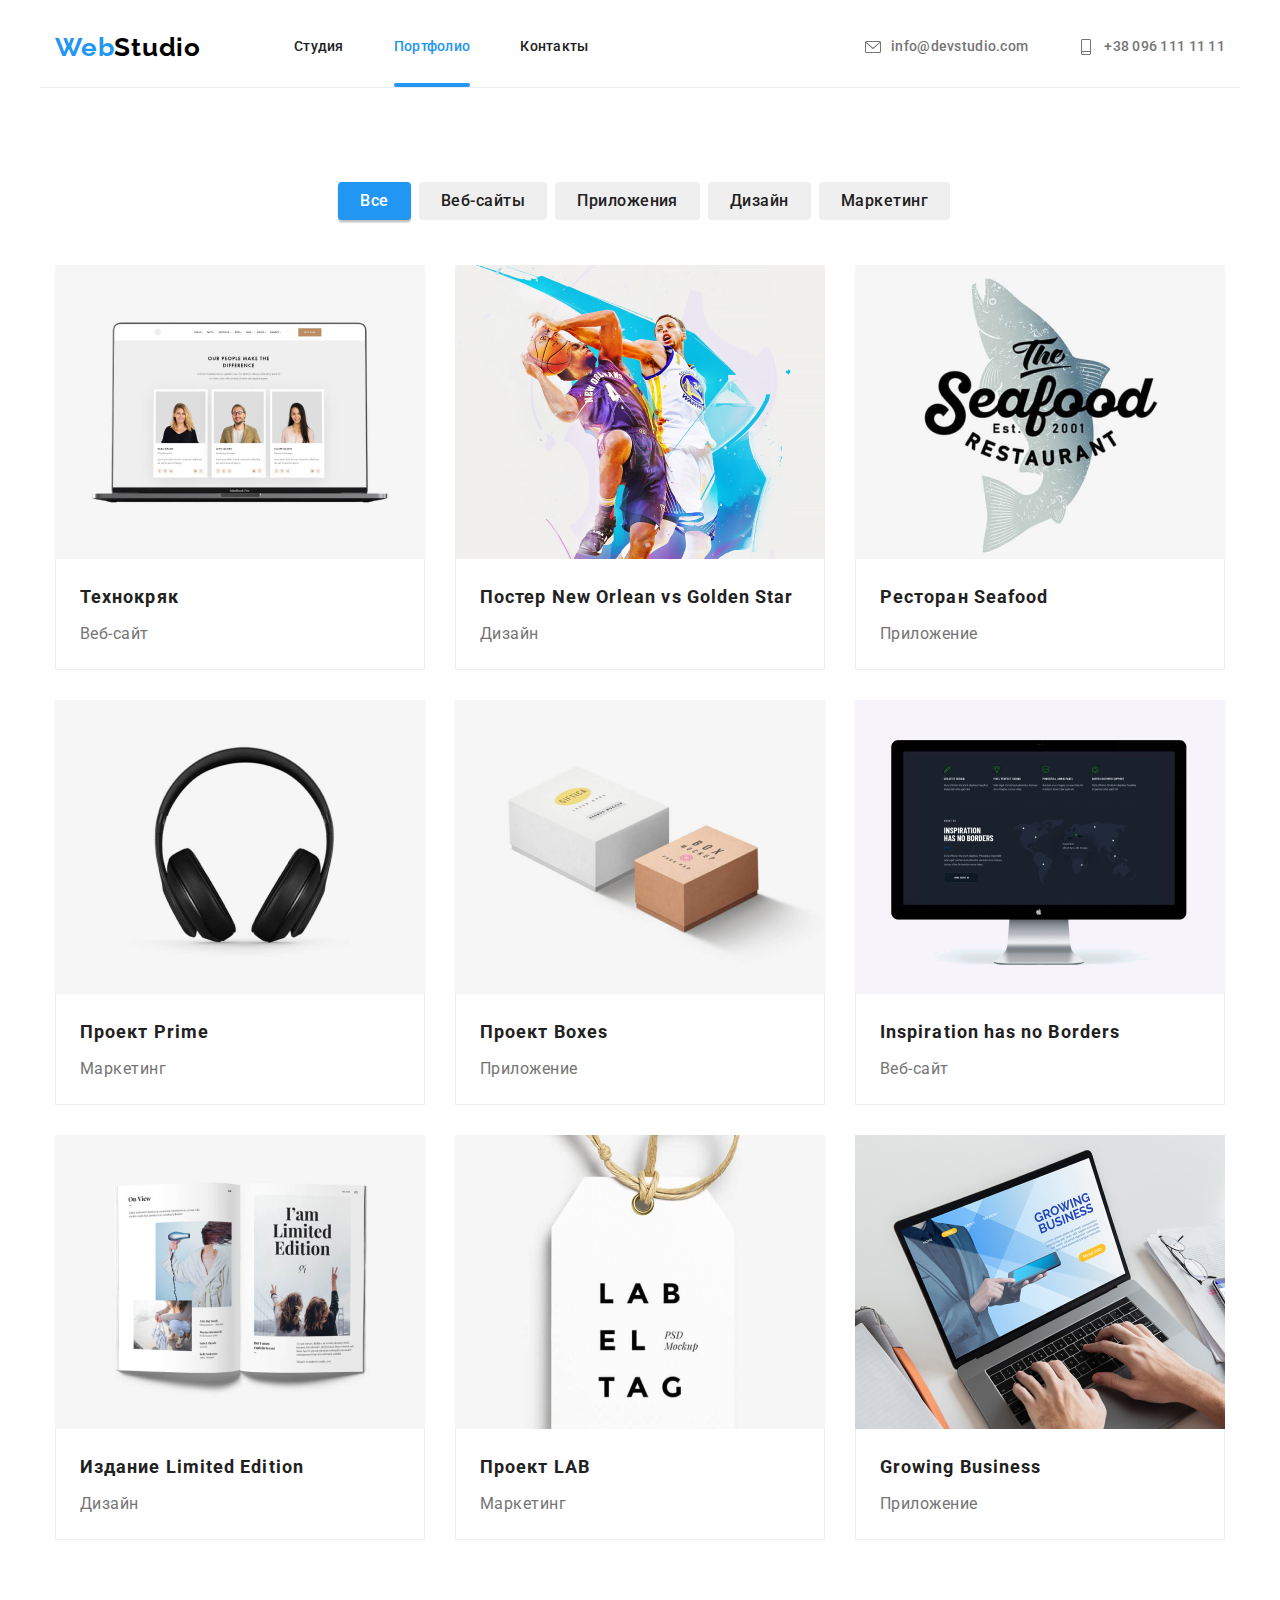
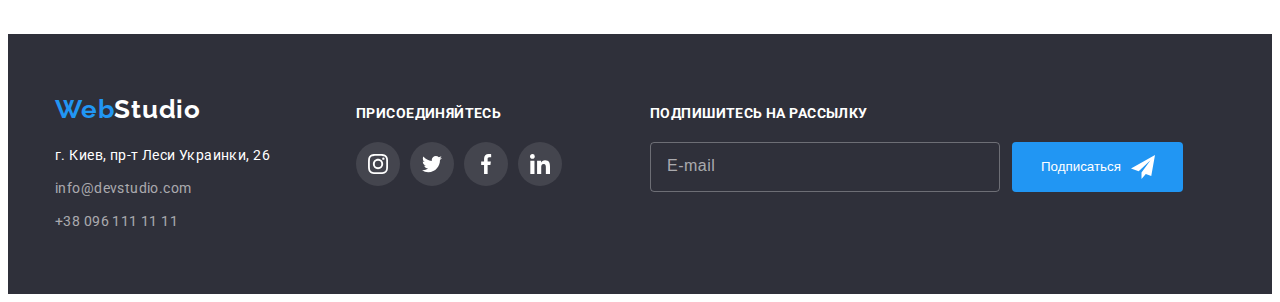
==== commit b8880674: "optimization portfolio img" ====
--- a/portfolio.html
+++ b/portfolio.html
@@ -92,6 +92,7 @@
                     </ul>
                 </div>
             </div>
+            
         </div>
     </header>
     <main>
@@ -110,7 +111,24 @@
                 <li class="projects-list__item">
                     <a class="link projects-list__link"> 
                         <div class="projects-wrap">
-                        <img src="./images-portfolio/technokrjak.jpg" alt="ноутбук с презентацией" width="370" height="294" class="projects-wrap__picture">
+                            <picture>
+                                <source
+                                srcset="
+                                ./images-portfolio/desktop/technokrjak-desktop-1x.jpg 1x,
+                                ./images-portfolio/desktop/technokrjak-desktop-2x.jpg 2x"
+                                media="(min-width: 1200px)"
+                                />
+                                <source srcset="
+                                ./images-portfolio/tab/technokrjak-tab-1x.jpg 1x,
+                                /images-portfolio/tab/technokrjak-tab-2x.jpg 2x" 
+                                media="(min-width: 768px)" />
+                                <source srcset="
+                                ./images-portfolio/mob/technokrjak-mob-1x.jpg 1x,
+                                ./images-portfolio/mob/technokrjak-mob-2x.jpg 2x" 
+                                media="(min-width: 320px)" />
+                                <img src="./images-portfolio/technokrjak.jpg" alt="ноутбук с презентацией" class="projects-wrap__picture">
+                            </picture>
+                        
                         <p class="projects-wrap__text">Технокряк это современная площадка распространения коронавируса. Компании используют эту платформу для цифрового
                         шпионажа и атак на защищённые сервера конкурентов.</p>
                         </div>
@@ -123,7 +141,24 @@
                     <li class="projects-list__item">
                         <a class="link projects-list__link"> 
                             <div class="projects-wrap">
-                            <img src="./images-portfolio/poster.jpg" alt="мужчины играют в баскетбол" width="370" height="294" class="projects-wrap__picture">
+                                <picture>
+                                    <source
+                                    srcset="
+                                    ./images-portfolio/desktop/poster-desktop-1x.jpg 1x,
+                                    ./images-portfolio/desktop/poster-desktop-2x.jpg 2x"
+                                    media="(min-width: 1200px)"
+                                    />
+                                    <source srcset="
+                                    ./images-portfolio/tab/poster-tab-1x.jpg 1x,
+                                    ./images-portfolio/tab/poster-tab-2x.jpg 2x" 
+                                    media="(min-width: 768px)" />
+                                    <source srcset="
+                                    ./images-portfolio/mob/poster-mob-1x.jpg 1x,
+                                    ./images-portfolio/mob/poster-mob-2x.jpg 2x" 
+                                    media="(min-width: 320px)" />
+                                    <img src="./images-portfolio/poster.jpg" alt="мужчины играют в баскетбол" class="projects-wrap__picture">
+                                </picture>
+                            
                             <p class="projects-wrap__text">Технокряк это современная площадка распространения коронавируса. Компании используют эту
                             платформу для цифрового
                             шпионажа и атак на защищённые сервера конкурентов.</p>
@@ -138,7 +173,23 @@
                             
                             <a class="link projects-list__link">
                                 <div class="projects-wrap">
-                                <img src="./images-portfolio/restaurant.jpg" alt="рыба и логотип ресторана" width="370" height="294" class="projects-wrap__picture">
+                                    <picture>
+                                        <source
+                                        srcset="
+                                        ./images-portfolio/desktop/restaurant-desktop-1x.jpg 1x,
+                                        ./images-portfolio/desktop/restaurant-desktop-2x.jpg 2x"
+                                        media="(min-width: 1200px)"
+                                        />
+                                        <source srcset="
+                                        ./images-portfolio/tab/restaurant-tab-1x.jpg 1x,
+                                        ./images-portfolio/tab/restaurant-tab-2x.jpg 2x"
+                                        media="(min-width: 768px)" />
+                                        <source srcset="
+                                        ./images-portfolio/mob/restaurant-mob-1x.jpg 1x,
+                                        ./images-portfolio/mob/restaurant-mob-2x.jpg 2x"
+                                        media="(min-width: 320px)" />
+                                        <img src="./images-portfolio/restaurant.jpg" alt="рыба и логотип ресторана" class="projects-wrap__picture">
+                                    </picture>
                             <p class="projects-wrap__text">Технокряк это современная площадка распространения коронавируса. Компании используют эту
                                 платформу для цифрового
                                 шпионажа и атак на защищённые сервера конкурентов.</p>
@@ -154,7 +205,24 @@
                                 
                                 <a class="link projects-list__link"> 
                                     <div class="projects-wrap">
-                                    <img src="./images-portfolio/prime.jpg" alt="наушники" width="370" height="294" class="projects-wrap__picture">
+                                        <picture>
+                                            <source
+                                            srcset="
+                                            ./images-portfolio/desktop/prime-desktop-1x.jpg 1x,
+                                            ./images-portfolio/desktop/prime-desktop-2x.jpg 2x"
+                                            media="(min-width: 1200px)"
+                                            />
+                                            <source srcset="
+                                            ./images-portfolio/tab/prime-tab-1x.jpg 1x,
+                                            ./images-portfolio/tab/prime-tab-2x.jpg 2x"
+                                                media="(min-width: 768px)" />
+                                            <source srcset="
+                                            ./images-portfolio/mob/prime-mob-1x.jpg 1x,
+                                            ./images-portfolio/mob/prime-mob-2x.jpg 2x"
+                                                media="(min-width: 320px)" />
+                                            <img src="./images-portfolio/prime.jpg" alt="наушники" class="projects-wrap__picture">
+                                        </picture>
+                                    
                                 <p class="projects-wrap__text">Технокряк это современная площадка распространения коронавируса. Компании используют эту
                                     платформу для цифрового
                                     шпионажа и атак на защищённые сервера конкурентов.</p>
@@ -169,7 +237,26 @@
                                 <li class="projects-list__item">
                                     <a class="link projects-list__link"> 
                                         <div class="projects-wrap"> 
-                                            <img src="./images-portfolio/boxes.jpg" alt="две коробки" width="370" height="294" class="projects-wrap__picture">
+                                            <picture>
+                                                <source
+                                                srcset="
+                                                ./images-portfolio/desktop/boxes-desktop-1x.jpg 1x,
+                                                ./images-portfolio/desktop/boxes-desktop-2x.jpg 2x"
+                                                media="(min-width: 1200px)"
+                                                />
+                                                <source 
+                                                srcset="
+                                                ./images-portfolio/tab/boxes-tab-1x.jpg 1x,
+                                                ./images-portfolio/tab/boxes-tab-2x.jpg 2x"
+                                                    media="(min-width: 768px)" />
+                                                    <source
+                                                    srcset="
+                                                ./images-portfolio/mob/boxes-mob-1x.jpg 1x,
+                                                ./images-portfolio/mob/boxes-mob-2x.jpg 2x"
+                                                        media="(min-width: 320px)" />
+                                                <img src="./images-portfolio/boxes.jpg" alt="две коробки" class="projects-wrap__picture">
+                                            </picture>
+                                            
                                     <p class="projects-wrap__text">Технокряк это современная площадка распространения коронавируса. Компании используют эту
                                         платформу для цифрового
                                         шпионажа и атак на защищённые сервера конкурентов.</p>
@@ -184,7 +271,26 @@
                                     <li class="projects-list__item"> 
                                         <a class="link projects-list__link"> 
                                             <div class="projects-wrap">
-                                                <img src="./images-portfolio/inspiration.jpg" alt="монитор с презентацией" width="370" height="294" class="projects-wrap__picture">
+                                                <picture>
+                                                    <source
+                                                    srcset="
+                                                    ./images-portfolio/desktop/inspiration-desktop-1x.jpg 1x,
+                                                    ./images-portfolio/desktop/inspiration-desktop-2x.jpg 2x"
+                                                    media="(min-width: 1200px)"
+                                                    />
+                                                    <source 
+                                                    srcset="
+                                                    ./images-portfolio/tab/inspiration-tab-1x.jpg 1x,
+                                                    ./images-portfolio/tab/inspiration-tab-2x.jpg 2x"
+                                                        media="(min-width: 768px)" />
+                                                        <source 
+                                                        srcset="
+                                                        ./images-portfolio/mob/inspiration-mob-1x.jpg 1x,
+                                                        ./images-portfolio/mob/inspiration-mob-2x.jpg 2x"
+                                                            media="(min-width: 320px)" />
+                                                        <img src="./images-portfolio/inspiration.jpg" alt="монитор с презентацией" class="projects-wrap__picture">
+                                                </picture>
+                                                
                                         <p class="projects-wrap__text">Технокряк это современная площадка распространения коронавируса. Компании используют эту
                                             платформу для цифрового
                                             шпионажа и атак на защищённые сервера конкурентов.</p>
@@ -200,7 +306,26 @@
                                             
                                             <a class="link projects-list__link"> 
                                                 <div class="projects-wrap">
-                                                <img src="./images-portfolio/limited-edition.jpg" alt="разворот журнала" width="370" height="294" class="projects-wrap__picture">
+                                                    <picture>
+                                                        <source
+                                                        srcset="
+                                                        ./images-portfolio/desktop/limited-edition-desktop-1x.jpg 1x,
+                                                        ./images-portfolio/desktop/limited-edition-desktop-2x.jpg 2x"
+                                                        media="(min-width: 1200px)"
+                                                        />
+                                                        <source 
+                                                        srcset="
+                                                        ./images-portfolio/tab/limited-edition-tab-1x.jpg 1x,
+                                                        ./images-portfolio/tab/limited-edition-tab-2x.jpg 2x"
+                                                            media="(min-width: 768px)" />
+                                                        <source 
+                                                        srcset="
+                                                        ./images-portfolio/mob/limited-edition-mob-1x.jpg 1x,
+                                                        ./images-portfolio/mob/limited-edition-mob-2x.jpg 2x"
+                                                                media="(min-width: 320px)" />
+                                                        <img src="./images-portfolio/limited-edition.jpg" alt="разворот журнала" class="projects-wrap__picture">
+                                                    </picture>
+                                                
                                             <p class="projects-wrap__text">Технокряк это современная площадка распространения коронавируса. Компании используют эту
                                                 платформу для цифрового
                                                 шпионажа и атак на защищённые сервера конкурентов.</p>
@@ -216,7 +341,26 @@
                                                 
                                                 <a class="link projects-list__link">
                                                     <div class="projects-wrap">
-                                                    <img src="./images-portfolio/lab.jpg" alt="бирка с надписью" width="370" height="294" class="projects-wrap__picture">
+                                                        <picture>
+                                                            <source
+                                                            srcset="
+                                                            ./images-portfolio/desktop/lab-desktop-1x.jpg 1x,
+                                                            ./images-portfolio/desktop/lab-desktop-2x.jpg 2x"
+                                                            media="(min-width: 1200px)"
+                                                            />
+                                                            <source 
+                                                            srcset="
+                                                            ./images-portfolio/tab/lab-tab-1x.jpg 1x,
+                                                            ./images-portfolio/tab/lab-tab-2x.jpg 2x"
+                                                                media="(min-width: 768px)" />
+                                                            <source 
+                                                            srcset="
+                                                            ./images-portfolio/mob/lab-mob-1x.jpg 1x,
+                                                            ./images-portfolio/mob/lab-mob-2x.jpg 2x"
+                                                                media="(min-width: 320px)" />
+                                                            <img src="./images-portfolio/lab.jpg" alt="бирка с надписью" class="projects-wrap__picture">
+                                                        </picture>
+                                                    
                                                 <p class="projects-wrap__text">Технокряк это современная площадка распространения коронавируса. Компании используют эту
                                                     платформу для цифрового
                                                     шпионажа и атак на защищённые сервера конкурентов.</p>
@@ -232,7 +376,26 @@
                                                     
                                                     <a class="link projects-list__link"> 
                                                         <div class="projects-wrap">
-                                                        <img src="./images-portfolio/growing-bussines.jpg" alt="работа на ноутбуке" width="370" height="294" class="projects-wrap__picture">
+                                                            <picture>
+                                                                <source
+                                                                srcset="
+                                                                ./images-portfolio/desktop/growing-bussines-desktop-1x.jpg 1x,
+                                                                ./images-portfolio/desktop/growing-bussines-desktop-2x.jpg 2x"
+                                                                media="(min-width: 1200px)"
+                                                                />
+                                                                <source
+                                                                srcset="
+                                                                ./images-portfolio/tab/growing-bussines-tab-1x.jpg 1x,
+                                                                ./images-portfolio/tab/growing-bussines-tab-2x.jpg 2x"
+                                                                    media="(min-width: 768px)" />
+                                                                <source
+                                                                srcset="
+                                                                ./images-portfolio/mob/growing-bussines-mob-1x.jpg 1x,
+                                                                ./images-portfolio/mob/growing-bussines-mob-2x.jpg 2x"
+                                                                    media="(min-width: 320px)" />
+                                                                <img src="./images-portfolio/growing-bussines.jpg" alt="работа на ноутбуке" class="projects-wrap__picture">    
+                                                            </picture>
+                                                        
                                                     <p class="projects-wrap__text">Технокряк это современная площадка распространения коронавируса. Компании используют эту
                                                         платформу для цифрового
                                                         шпионажа и атак на защищённые сервера конкурентов.</p>
@@ -310,6 +473,6 @@
         </div>
     </div>
 </footer>
-
+<script src="./js/menu.js"></script>
 </body>
 </html> --- a/css/main.min.css
+++ b/css/main.min.css
@@ -1,2 +1,2 @@
-html{box-sizing:border-box}*,*::before,*::after{box-sizing:inherit}p,h1,h2,h3,h4,h5,h6{margin:0}ul{margin:0;padding:0;list-style:none}img{display:block;max-width:100%;height:auto}address{font-style:normal}body{background-color:var(--white-color);color:var(--primary-text-color);font-family:Roboto, Sans-serif}.title{color:var(--secondary-text-color)}.link{text-decoration:none}:root{--primary-text-color: #757575;--secondary-text-color: #212121;--accent-text-color: #2196f3;--white-color: #ffffff;--background-aditional-color: #f5f4fa;--background-accent-color: #2f303a;--secondary-logo-color: #000000;--header-border-color: #ececec;--border-color: #eeeeee;--background-hero-color: #c4c4c4;--transition-duration-timing-function: 250ms cubic-bezier(0.4, 0, 0.2, 1)}.visually-hidden{position:absolute;width:1px;height:1px;margin:-1px;border:0;padding:0;white-space:nowrap;clip-path:inset(100%);clip:rect(0 0 0 0);overflow:hidden}.button{font-family:inherit;cursor:pointer;transition:color var(--transition-duration-timing-function),background-color var(--transition-duration-timing-function)}.button:hover,.button:focus{color:var(--white-color);background-color:var(--accent-text-color)}.container{width:100%;padding-left:15px;padding-right:15px;margin:0 auto}.container-title{margin-bottom:50px}@media screen and (min-width: 480px){.container{max-width:450px}}@media screen and (min-width: 768px){.container{max-width:738px}}@media screen and (min-width: 1200px){.container{max-width:1170px}}.section{padding-top:94px;padding-bottom:94px}svg{fill:currentColor}.backdrop{width:100vw;height:100vh;background-color:rgba(0,0,0,0.1);position:fixed;top:0;left:0;transition:opacity var(--transition-duration-timing-function),visibility var(--transition-duration-timing-function)}.modal{width:450px;min-height:609px;background-color:#fff;border-radius:4px;position:absolute;top:50%;left:50%;transform:scale(1) rotate(0) translate(-50%, -50%);transition:transform var(--transition-duration-timing-function);padding-top:40px;padding-right:39px;padding-bottom:40px;padding-left:41px}.backdrop.is-hidden .modal{transform:scale(3.5) rotate(90deg)}@media screen and (min-width: 1200px){.modal{width:528px;min-height:581px}}.modal-close{cursor:pointer;position:absolute;top:8px;right:8px;width:30px;height:30px;background-color:transparent;border:1px solid rgba(0,0,0,0.1);border-radius:50%;display:flex;align-items:center;justify-content:center;transition:color var(--transition-duration-timing-function)}.modal-close:hover,.modal-close:focus{color:var(--accent-text-color)}.is-hidden{visibility:hidden;opacity:0;pointer-events:none}.modal-title{font-weight:700;font-size:20px;line-height:1.15;text-align:center;color:var(--secondary-text-color);letter-spacing:0.03em;margin-bottom:12px}.modal-label{font-weight:400;font-size:12px;line-height:1.16;color:var(--primary-text-color);letter-spacing:0.01em;margin-bottom:4px}.modal-input{width:100%;height:40px;border:1px solid rgba(33,33,33,0.2);border-radius:4px;transition:outline-color var(--transition-duration-timing-function)}.modal-input:focus{outline-color:var(--accent-text-color);padding-left:42px}.modal-form-field{margin-bottom:10px}.modal-button{display:block;margin:0 auto;padding:10px 55px;border:none;border-radius:4px;color:var(--white-color);background-color:var(--accent-text-color);font-weight:700;font-size:16px;line-height:1.8;transition:background-color var(--transition-duration-timing-function),box-shadow var(--transition-duration-timing-function)}.modal-button:hover{background-color:#188ce8;box-shadow:0px 4px 4px rgba(0,0,0,0.15)}.modal-text{width:100%;height:120px;resize:none;padding:12px 16px;border:1px solid rgba(33,33,33,0.2);border-radius:4px;margin-bottom:20px;transition:outline-color var(--transition-duration-timing-function)}.modal-text:focus{outline-color:var(--accent-text-color)}.modal-input-field{position:relative}.input-icon{fill:var(--secondary-text-color);position:absolute;top:50%;left:12px;transform:translateY(-50%);transition:fill var(--transition-duration-timing-function)}.modal-input:focus ~ .input-icon{fill:var(--accent-text-color)}.modal-check-text{font-weight:400;font-size:12px;line-height:1.16;letter-spacing:0.03em;color:var(--primary-text-color);display:flex;justify-content:center;align-items:center}.modal-check-text span{width:16px;height:15px;border:2px solid #000000;margin-right:8.38px;border-radius:2px;display:flex;align-items:center;justify-content:center;transition:background-color var(--transition-duration-timing-function),border var(--transition-duration-timing-function)}.modal-check:checked+.modal-check-text span{background-color:var(--accent-text-color);border:none}@media screen and (min-width: 1200px){.modal-check-text{font-size:14px;line-height:1.71}}.modal-check-link{display:block;color:var(--accent-text-color);text-decoration-skip-ink:none;margin-left:3px}.modal-text-form-field{margin-bottom:30px}.icon-check{fill:transparent;transition:fill var(--transition-duration-timing-function)}.modal-check:checked+.modal-check-text .icon-check{fill:var(--white-color)}.social-list{display:flex;justify-content:center}.social-list__item{display:flex;width:44px;height:44px}.social-list__item+.social-list__item{margin-left:10px}.social-list__link{width:100%;height:100%;border-radius:50%;display:flex;align-items:center;justify-content:center;transition:color var(--transition-duration-timing-function),background-color var(--transition-duration-timing-function)}.social-list__link:hover,.social-list__link:focus{background-color:var(--accent-text-color);color:var(--white-color)}.social-list__link--light{color:#afb1b8}.social-list__link--dark-bg{background-color:rgba(255,255,255,0.1);color:var(--white-color)}.social-list-footer{margin-bottom:60px}@media screen and (min-width: 768px){.social-list-footer{margin-bottom:102px}}@media screen and (min-width: 1200px){.social-list-footer{margin-bottom:0}}@media screen and (min-width: 768px){.logo{margin-right:88px}}@media screen and (min-width: 1200px){.logo{margin-right:93px}}.logo__link{font-family:Raleway, sans-serif;font-weight:700;font-size:24px;line-height:calc(28px / 24px);letter-spacing:0.03em;text-decoration:none}@media screen and (min-width: 1200px){.logo__link{font-size:26px;line-height:1.17}}.logo__accent{color:var(--accent-text-color)}.logo__part-logo--black{color:var(--secondary-logo-color)}.logo__part-logo--white{color:var(--white-color)}.address{font-weight:400;font-size:14px;line-height:1.46;letter-spacing:0.03em;color:var(--white-color);margin-bottom:8px}@media screen and (min-width: 1200px){.address{margin-bottom:9px;text-align:start;width:231px;line-height:1.71}}.contacts-list{display:none}@media screen and (min-width: 768px){.contacts-list{display:flex;flex-direction:column;justify-content:start}}@media screen and (min-width: 1200px){.contacts-list{flex-direction:row;align-items:center;margin-left:auto}}@media screen and (min-width: 768px){.contacts-list__item{display:flex;margin-bottom:10px}.contacts-list__item:last-child{margin-bottom:0}}@media screen and (min-width: 1200px){.contacts-list__item{margin-right:50px;margin-bottom:0}.contacts-list__item:last-child{margin-right:0}}.contacts-list__link{display:flex;align-items:center;color:inherit;font-weight:500;font-size:12px;line-height:1.16;letter-spacing:0.02em;transition:color var(--transition-duration-timing-function)}.contacts-list__link:hover,.contacts-list__link:focus{color:var(--accent-text-color)}@media screen and (min-width: 1200px){.contacts-list__link{font-size:14px;line-height:1.14}}.contacts-list__icon{margin-right:10px}.header-container{display:flex;align-items:center;justify-content:space-between;width:100%;border-bottom:1px solid var(--header-border-color);padding-top:24px;padding-bottom:25px}.header-navigation{display:flex;align-items:center}@media screen and (min-width: 1200px){.header-navigation__contacts{display:flex;align-items:center;margin-left:auto}}.navigation-list{display:flex;align-items:center}.navigation-list__item{display:none}@media screen and (min-width: 768px){.navigation-list__item{display:flex;margin-right:50px}.navigation-list__item:last-child{margin-right:0}}.navigation-list__link{color:var(--secondary-text-color);font-weight:500;font-size:14px;line-height:1.14;letter-spacing:0.02em;transition:color var(--transition-duration-timing-function)}.navigation-list__link:hover,.navigation-list__link:focus{color:var(--accent-text-color)}.navigation-list__link--current{color:var(--accent-text-color);position:relative}.navigation-list__link--current::after{content:"";width:100%;height:4px;background-color:var(--accent-text-color);position:absolute;border-radius:2px;left:0;bottom:-32px;transition:color var(--transition-duration-timing-function)}.navigation-list__link--current::after:hover,.navigation-list__link--current::after:focus{color:var(--accent-text-color)}.hero{margin-left:auto;margin-right:auto;width:100%;height:400px;background-size:cover;background-color:var(--background-hero-color);background-image:linear-gradient(to right, rgba(47,48,58,0.4), rgba(47,48,58,0.4)),url("../images/mob/hero-mob-1x.png");background-repeat:no-repeat;background-position:center}@media (min-device-pixel-ratio: 2), (min-resolution: 192dpi), (min-resolution: 2dppx){.hero{background-image:linear-gradient(to right, rgba(47,48,58,0.4), rgba(47,48,58,0.4)),url("../images/mob/hero-mob-2x.png")}}@media screen and (min-width: 480px){.hero{width:480px}}@media screen and (min-width: 768px){.hero{width:768px;background-image:linear-gradient(to right, rgba(47,48,58,0.4), rgba(47,48,58,0.4)),url("../images/tab/hero-tab-1x.png")}}@media screen and (min-width: 768px) and (min-device-pixel-ratio: 2), screen and (min-width: 768px) and (min-resolution: 192dpi), screen and (min-width: 768px) and (min-resolution: 2dppx){.hero{background-image:linear-gradient(to right, rgba(47,48,58,0.4), rgba(47,48,58,0.4)),url("../images/tab/hero-tab-2x.png")}}@media screen and (min-width: 1200px){.hero{width:1600px;min-height:600px;background-image:linear-gradient(to right, rgba(47,48,58,0.4), rgba(47,48,58,0.4)),url("../images/desktop/hero-desktop-1x.png");margin-left:auto;margin-right:auto;padding-top:200px;padding-bottom:200px;background-repeat:no-repeat;background-position:center}}@media screen and (min-width: 1200px) and (min-device-pixel-ratio: 2), screen and (min-width: 1200px) and (min-resolution: 192dpi), screen and (min-width: 1200px) and (min-resolution: 2dppx){.hero{background-image:linear-gradient(to right, rgba(47,48,58,0.4), rgba(47,48,58,0.4)),url("../images/desktop/hero-desktop-2x.png")}}.hero__title{color:var(--white-color);font-weight:900;font-size:26px;line-height:1.61;letter-spacing:0.06em;text-align:center;text-transform:uppercase;margin-bottom:30px;margin-left:auto;margin-right:auto}@media screen and (min-width: 480px){.hero__title{width:360px}}@media screen and (min-width: 1200px){.hero__title{width:696px;font-size:44px;line-height:1.36;justify-content:center}}.hero__button{display:block;margin:0 auto;font-weight:700;min-width:200px;min-height:50px;border-radius:4px;padding:10px 32px;cursor:pointer;background-color:var(--accent-text-color);color:var(--white-color)}.benefits-list{margin-bottom:-30px}@media screen and (min-width: 480px){.benefits-list{padding-left:15px;padding-right:15px}}@media screen and (min-width: 768px){.benefits-list{display:flex;flex-wrap:wrap;margin-left:-15px;margin-top:-15px;padding-left:0;padding-right:0}}@media screen and (min-width: 1200px){.benefits-list{margin-left:-30px;margin-top:-30px;padding-left:0;padding-right:0}}.benefits-list__item{margin-bottom:30px}@media screen and (min-width: 768px){.benefits-list__item{flex-basis:calc(100% / 2 - 15px);margin-left:15px;margin-top:15px}}@media screen and (min-width: 1200px){.benefits-list__item{flex-basis:calc(100% / 4 - 30px);margin-left:30px;margin-top:30px}}.benefits-list__item-block{display:flex;justify-content:center;align-items:center;width:100%;height:120px;background-color:#f5f4fa;margin-bottom:30px}.benefits-list__title{font-weight:700;font-size:14px;line-height:1.14;letter-spacing:0.03em;text-transform:uppercase;color:var(--secondary-text-color);margin-bottom:10px;text-align:center}@media screen and (min-width: 768px){.benefits-list__title{text-align:start}}.benefits-list__text{font-family:400;font-size:14px;line-height:1.71;letter-spacing:0.03em}.work{padding-top:0}@media screen and (max-width: 1199px){.work{display:none}}.work__title{font-weight:700;font-size:36px;line-height:1.16;text-align:center;letter-spacing:0.03em;color:var(--secondary-text-color);margin-bottom:50px}.work-list{display:flex;flex-wrap:wrap;margin-left:-30px;margin-top:-30px}.work-list__item{flex-basis:calc(100% / 3 - 30px);margin-left:30px;margin-top:30px}.work-description{position:relative}.work-description__text{width:100%;height:70px;bottom:0;left:0;font-weight:700;font-style:normal;font-size:14px;line-height:1.14;letter-spacing:0.03em;text-transform:uppercase;color:var(--white-color);position:absolute;background-color:rgba(47,48,58,0.8);vertical-align:top;display:flex;justify-content:center;align-items:center}.team{margin-left:auto;margin-right:auto;background-color:var(--background-aditional-color)}.team__title{font-weight:700;font-size:28px;line-height:1.17;text-align:center;letter-spacing:0.03em;color:var(--secondary-text-color);margin-bottom:30px}@media screen and (min-width: 1200px){.team__title{font-size:36px;line-height:1.16}}.team-item__text{font-size:16px;line-height:1.18;text-align:center;letter-spacing:0.03em;margin-bottom:16px}.team-item__title{font-weight:500;font-size:16px;line-height:1.18;text-align:center;letter-spacing:0.03em;color:var(--secondary-text-color);margin-bottom:10px}.team-list__picture{display:block;height:auto}img{width:100%}.team-list{margin-bottom:-30px}@media screen and (min-width: 768px){.team-list{display:flex;flex-wrap:wrap;margin-left:-15px;margin-top:-15px;padding-left:0;padding-right:0}}@media screen and (min-width: 1200px){.team-list{margin-left:-30px;margin-top:-30px;margin-bottom:0;padding-left:0;padding-right:0}}.team-list__item{margin:0 auto;align-items:center;margin-bottom:30px}@media screen and (min-width: 768px){.team-list__item{flex-basis:calc(100% / 2 - 15px);margin-left:15px;margin-top:15px}}@media screen and (min-width: 1200px){.team-list__item{flex-basis:calc(100% / 4 - 30px);margin-left:30px;margin-top:30px;margin-bottom:0}}.team-item{display:block;padding-top:30px;padding-bottom:30px;background:var(--white-color);box-shadow:0px 1px 3px rgba(0,0,0,0.12),0px 1px 1px rgba(0,0,0,0.14),0px 2px 1px rgba(0,0,0,0.2);border-radius:0px 0px 4px 4px}.clients__title{font-weight:700;font-size:28px;line-height:1.17;text-align:center;letter-spacing:0.03em;color:var(--secondary-text-color);margin-bottom:30px}@media screen and (min-width: 1200px){.clients__title{font-size:36px;line-height:1.16;margin-bottom:50px}}.clients__list{display:flex;justify-content:center;align-items:center;flex-wrap:wrap;margin-left:-30px;margin-top:-30px}@media screen and (min-width: 1200px){.clients__list{flex-wrap:nowrap;margin:0}}.clients__item{width:210px;height:92px;display:flex;justify-content:center;align-items:center;flex-basis:calc(100% / 2 - 30px);margin-left:30px;margin-top:30px}@media screen and (min-width: 768px){.clients__item{flex-basis:calc(100% / 3 - 30px)}}@media screen and (min-width: 1200px){.clients__item{margin-left:0;margin-top:0}}@media screen and (min-width: 1200px){.clients__item+.clients__item{margin-left:30px}}.clients__link{width:100%;height:100%;border:1px solid #afb1b8;border-radius:4px;display:flex;justify-content:center;align-items:center;color:#afb1b8;transition:color var(--transition-duration-timing-function),border-color var(--transition-duration-timing-function)}.clients__link:hover,.clients__link:focus{color:var(--accent-text-color);border-color:var(--accent-text-color)}.clients__icon{width:106px;height:60px}@media screen and (min-width: 768px){.footer-container__position{display:flex;justify-content:space-around}}@media screen and (min-width: 1200px){.footer-container__position{align-items:baseline;justify-content:space-between}}@media screen and (min-width: 1200px){.footer-container{display:flex;justify-content:start;align-items:baseline;align-content:space-between}}.footer{background-color:var(--background-accent-color);padding-top:60px;padding-bottom:60px}.address-block{text-align:center}@media screen and (min-width: 1200px){.address-block{margin-right:70px}}.address-block .logo{margin-right:0;margin-bottom:20px}@media screen and (min-width: 1200px){.address-block .logo{text-align:start}}.footer-contacts{font-size:14px;font-weight:400;line-height:1.71;letter-spacing:0.03em;color:rgba(255,255,255,0.6);margin-bottom:20px}@media screen and (min-width: 1200px){.footer-contacts{text-align:start;margin-bottom:0}}.footer-contacts__item{margin-bottom:9px}.footer-contacts__item:last-child{margin-bottom:0}.footer-contacts__link{font-weight:400;font-size:14px;line-height:1.71;letter-spacing:0.03em;color:rgba(255,255,255,0.6);transition:color var(--transition-duration-timing-function)}.footer-contacts__link:hover,.footer-contacts__link:focus{color:var(--accent-text-color)}.join{text-align:center}@media screen and (min-width: 1200px){.join{margin-right:88px}}.join__title{font-style:700;font-size:14px;line-height:1.14;letter-spacing:0.03em;color:var(--white-color);margin-bottom:20px;text-transform:uppercase;margin-bottom:20px}@media screen and (min-width: 1200px){.join__title{display:flex}}.subscribe{width:100%}@media screen and (min-width: 1200px){.subscribe{display:flex;flex-direction:column}}.subscribe__title{display:block;font-weight:700;font-size:14px;line-height:1.14;letter-spacing:0.03em;color:var(--white-color);text-align:center;margin-bottom:20px;text-transform:uppercase}@media screen and (min-width: 1200px){.subscribe__title{display:flex}}.form-field{text-align:center}@media screen and (min-width: 1200px){.form-field{display:flex}}.form-field__input{width:100%;height:50px;margin-bottom:20px;background-color:transparent;border:1px solid rgba(255,255,255,0.3);border-radius:4px;padding-left:16px;color:var(--white-color);transition:box-shadow var(--transition-duration-timing-function)}.form-field__input:hover,.form-field__input:focus{box-shadow:0px 4px 4px rgba(0,0,0,0.15)}.form-field__input::placeholder{color:rgba(255,255,255,0.6);font-weight:400;font-size:16px;line-height:1.25;letter-spacing:0.03em;align-items:center}@media screen and (min-width: 768px){.form-field__input{width:450px}}@media screen and (min-width: 1200px){.form-field__input{width:350px;margin-bottom:0}}.form-field__button{margin:0 auto;background-color:var(--accent-text-color);color:var(--white-color);border:none;border-radius:4px;padding:10px 28px 10px 29px;display:flex;justify-content:center;align-items:center;cursor:pointer}@media screen and (min-width: 1200px){.form-field__button{margin-left:12px;margin-right:0}}.form-field__icon{margin-left:10px}.mob-menu{position:fixed;background-color:#ffffff;top:0;width:100vw;height:100vh;z-index:5;padding-top:48px;padding-bottom:48px}.mob-menu .container{display:flex;flex-direction:column;justify-content:space-between;height:100%}@media screen and (min-width: 768px){.mob-menu{display:none}}.open-menu-button{background-color:transparent;border:none;transition:color var(--transition-duration-timing-function)}.open-menu-button:hover,.open-menu-button:focus{color:var(--accent-text-color)}@media screen and (min-width: 768px){.open-menu-button{display:none}}.open-menu-button__icon{margin-left:auto}.close-menu-button{display:block;margin-left:auto;background-color:transparent;border:none;border-radius:50%;align-items:center;transition:color var(--transition-duration-timing-function)}.close-menu-button:hover,.close-menu-button:focus{color:var(--accent-text-color)}.mob-menu-list__item:not(:last-child){margin-bottom:32px}.mob-menu-list__link{font-weight:500;font-size:40px;line-height:1.17;letter-spacing:0.02em;color:var(--secondary-text-color)}.mob-menu-list__link--current{color:var(--accent-text-color);position:relative}.mob-menu-contacts-list__link{font-weight:500;font-size:24px;line-height:calc(28px / 24px);letter-spacing:0.02em;color:var(--primary-text-color)}.mob-menu-contacts-list__link--accented{font-weight:500;font-size:34px;line-height:1.17;letter-spacing:0.02em;color:var(--accent-text-color)}.mob-menu-contacts-list__item{margin-bottom:32px}.mob-menu-contacts-list{margin-bottom:64px}.mob-menu-social-list{display:flex;flex-direction:row}.mob-menu-social-list__item:not(:last-child)::after{content:"";width:22px;border:1px solid rgba(33,33,33,0.2);border-radius:90deg;margin-left:10px;margin-right:10px}.mob-menu-social-list__link{font-weight:500;font-size:18px;line-height:calc(22px / 18px);letter-spacing:0.02em;color:var(--accent-text-color)}.filters-list{display:flex;justify-content:center;margin-bottom:50px}.filters-list__button{border:none;display:inline-block;padding:6px 22px;border-radius:4px;font-weight:500;font-size:16px;line-height:1.62;text-align:center;letter-spacing:0.03em;color:var(--secondary-text-color);margin-left:8px;transition:box-shadow var(--transition-duration-timing-function)}.filters-list__button:hover{box-shadow:0px 3px 1px rgba(0,0,0,0.1),0px 1px 2px rgba(0,0,0,0.08),0px 2px 2px rgba(0,0,0,0.12)}.filters-list__button:focus{box-shadow:0px 3px 1px rgba(0,0,0,0.1),0px 1px 2px rgba(0,0,0,0.08),0px 2px 2px rgba(0,0,0,0.12)}.filters-list__button--current{color:var(--white-color);background-color:var(--accent-text-color);width:73px;box-shadow:0px 3px 1px rgba(0,0,0,0.1),0px 1px 2px rgba(0,0,0,0.08),0px 2px 2px rgba(0,0,0,0.12);transition:box-shadow var(--transition-duration-timing-function)}.filters-list__button--current:hover{box-shadow:0px 3px 1px rgba(0,0,0,0.1),0px 1px 2px rgba(0,0,0,0.08),0px 2px 2px rgba(0,0,0,0.12)}.filters-list__button--current:focus{box-shadow:0px 3px 1px rgba(0,0,0,0.1),0px 1px 2px rgba(0,0,0,0.08),0px 2px 2px rgba(0,0,0,0.12)}.projects-list{display:flex;flex-wrap:wrap;margin-left:-30px;margin-top:-30px}.projects-content__title{font-weight:700;font-size:18px;line-height:2;letter-spacing:0.06em;color:var(--secondary-text-color);margin-bottom:4px}.projects-content__text{font-size:16px;line-height:1.87;letter-spacing:0.03em;color:var(--primary-text-color)}.projects-list__item{flex-basis:calc(100% / 3 - 30px);margin-left:30px;margin-top:30px}.projects-list__link{display:inline-block;transition:box-shadow var(--transition-duration-timing-function)}.projects-list__link:hover{cursor:pointer;box-shadow:0px 3px 1px rgba(0,0,0,0.1),0px 1px 2px rgba(0,0,0,0.08),0px 2px 2px rgba(0,0,0,0.12)}.projects-content{padding-top:20px;padding-bottom:20px;padding-left:24px;border-bottom:1px solid var(--border-color);border-left:1px solid var(--border-color);border-right:1px solid var(--border-color)}.projects-wrap{position:relative;overflow:hidden}.projects-wrap__text{position:absolute;top:0;left:0;font-style:400;font-size:18px;line-height:1.33;letter-spacing:3%;color:var(--white-color);background-color:rgba(33,150,243,0.9);height:100%;padding:63px 24px;overflow:auto;transform:translateY(101%);transition:transform var(--transition-duration-timing-function)}.projects-list__item:hover .projects-wrap__text{transform:translateY(-1px)}
+html{box-sizing:border-box}*,*::before,*::after{box-sizing:inherit}p,h1,h2,h3,h4,h5,h6{margin:0}ul{margin:0;padding:0;list-style:none}img{display:block;max-width:100%;height:auto}address{font-style:normal}body{background-color:var(--white-color);color:var(--primary-text-color);font-family:Roboto, Sans-serif}.title{color:var(--secondary-text-color)}.link{text-decoration:none}:root{--primary-text-color: #757575;--secondary-text-color: #212121;--accent-text-color: #2196f3;--white-color: #ffffff;--background-aditional-color: #f5f4fa;--background-accent-color: #2f303a;--secondary-logo-color: #000000;--header-border-color: #ececec;--border-color: #eeeeee;--background-hero-color: #c4c4c4;--transition-duration-timing-function: 250ms cubic-bezier(0.4, 0, 0.2, 1)}.visually-hidden{position:absolute;width:1px;height:1px;margin:-1px;border:0;padding:0;white-space:nowrap;clip-path:inset(100%);clip:rect(0 0 0 0);overflow:hidden}.button{font-family:inherit;cursor:pointer;transition:color var(--transition-duration-timing-function),background-color var(--transition-duration-timing-function)}.button:hover,.button:focus{color:var(--white-color);background-color:var(--accent-text-color)}.container{width:100%;padding-left:15px;padding-right:15px;margin:0 auto}.container-title{margin-bottom:50px}@media screen and (min-width: 480px){.container{max-width:450px}}@media screen and (min-width: 768px){.container{max-width:738px}}@media screen and (min-width: 1200px){.container{max-width:1200px}}.section{padding-top:60px;padding-bottom:60px}@media screen and (min-width: 1200px){.section{padding-top:94px;padding-bottom:94px}}svg{fill:currentColor}.backdrop{width:100vw;height:100vh;background-color:rgba(0,0,0,0.1);position:fixed;top:0;left:0;transition:opacity var(--transition-duration-timing-function),visibility var(--transition-duration-timing-function)}.modal{width:96%;height:96%;background-color:#fff;border-radius:4px;position:absolute;top:50%;left:50%;transform:scale(1) rotate(0) translate(-50%, -50%);transition:transform var(--transition-duration-timing-function);padding-top:40px;padding-right:39px;padding-bottom:40px;padding-left:41px}.backdrop.is-hidden .modal{transform:scale(3.5) rotate(90deg)}@media screen and (min-width: 480px){.modal{width:450px;height:609px}}@media screen and (min-width: 1200px){.modal{width:528px;min-height:581px}}.modal-close{cursor:pointer;position:absolute;top:8px;right:8px;width:30px;height:30px;background-color:transparent;border:1px solid rgba(0,0,0,0.1);border-radius:50%;display:flex;align-items:center;justify-content:center;transition:color var(--transition-duration-timing-function)}.modal-close:hover,.modal-close:focus{color:var(--accent-text-color)}.is-hidden{visibility:hidden;opacity:0;pointer-events:none}.modal-title{font-weight:700;font-size:20px;line-height:1.15;text-align:center;color:var(--secondary-text-color);letter-spacing:0.03em;margin-bottom:12px}.modal-label{font-weight:400;font-size:12px;line-height:1.16;color:var(--primary-text-color);letter-spacing:0.01em;margin-bottom:4px}.modal-input{width:100%;height:40px;border:1px solid rgba(33,33,33,0.2);border-radius:4px;transition:outline-color var(--transition-duration-timing-function)}.modal-input:focus{outline-color:var(--accent-text-color);padding-left:42px}.modal-form-field{margin-bottom:10px}.modal-button{display:block;margin:0 auto;padding:10px 55px;border:none;border-radius:4px;color:var(--white-color);background-color:var(--accent-text-color);font-weight:700;font-size:16px;line-height:1.8;transition:background-color var(--transition-duration-timing-function),box-shadow var(--transition-duration-timing-function)}.modal-button:hover{background-color:#188ce8;box-shadow:0px 4px 4px rgba(0,0,0,0.15)}.modal-text{width:100%;height:120px;resize:none;padding:12px 16px;border:1px solid rgba(33,33,33,0.2);border-radius:4px;margin-bottom:20px;transition:outline-color var(--transition-duration-timing-function)}.modal-text:focus{outline-color:var(--accent-text-color)}.modal-input-field{position:relative}.input-icon{fill:var(--secondary-text-color);position:absolute;top:50%;left:12px;transform:translateY(-50%);transition:fill var(--transition-duration-timing-function)}.modal-input:focus ~ .input-icon{fill:var(--accent-text-color)}.modal-check-text{font-weight:400;font-size:12px;line-height:1.16;letter-spacing:0.03em;color:var(--primary-text-color);display:flex;justify-content:center;align-items:center}.modal-check-text span{width:16px;height:15px;border:2px solid #000000;margin-right:8.38px;border-radius:2px;display:flex;align-items:center;justify-content:center;transition:background-color var(--transition-duration-timing-function),border var(--transition-duration-timing-function)}.modal-check:checked+.modal-check-text span{background-color:var(--accent-text-color);border:none}@media screen and (min-width: 1200px){.modal-check-text{font-size:14px;line-height:1.71}}.modal-check-link{display:block;color:var(--accent-text-color);text-decoration-skip-ink:none;margin-left:3px}.modal-text-form-field{margin-bottom:30px}.icon-check{fill:transparent;transition:fill var(--transition-duration-timing-function)}.modal-check:checked+.modal-check-text .icon-check{fill:var(--white-color)}.social-list{display:flex;justify-content:center}.social-list__item{display:flex;width:44px;height:44px}.social-list__item+.social-list__item{margin-left:10px}.social-list__link{width:100%;height:100%;border-radius:50%;display:flex;align-items:center;justify-content:center;transition:color var(--transition-duration-timing-function),background-color var(--transition-duration-timing-function)}.social-list__link:hover,.social-list__link:focus{background-color:var(--accent-text-color);color:var(--white-color)}.social-list__link--light{color:#afb1b8}.social-list__link--dark-bg{background-color:rgba(255,255,255,0.1);color:var(--white-color)}.social-list-footer{margin-bottom:60px}@media screen and (min-width: 768px){.social-list-footer{margin-bottom:102px}}@media screen and (min-width: 1200px){.social-list-footer{margin-bottom:0}}@media screen and (min-width: 768px){.logo{margin-right:88px}}@media screen and (min-width: 1200px){.logo{margin-right:93px}}.logo__link{font-family:Raleway, sans-serif;font-weight:700;font-size:24px;line-height:calc(28px / 24px);letter-spacing:0.03em;text-decoration:none}@media screen and (min-width: 1200px){.logo__link{font-size:26px;line-height:1.17}}.logo__accent{color:var(--accent-text-color)}.logo__part-logo--black{color:var(--secondary-logo-color)}.logo__part-logo--white{color:var(--white-color)}.address{font-weight:400;font-size:14px;line-height:1.46;letter-spacing:0.03em;color:var(--white-color);margin-bottom:8px}@media screen and (min-width: 1200px){.address{margin-bottom:9px;text-align:start;width:231px;line-height:1.71}}.contacts-list{display:none}@media screen and (min-width: 768px){.contacts-list{display:flex;flex-direction:column;justify-content:start}}@media screen and (min-width: 1200px){.contacts-list{flex-direction:row;align-items:center;margin-left:auto}}@media screen and (min-width: 768px){.contacts-list__item{display:flex;margin-bottom:10px}.contacts-list__item:last-child{margin-bottom:0}}@media screen and (min-width: 1200px){.contacts-list__item{margin-right:50px;margin-bottom:0}.contacts-list__item:last-child{margin-right:0}}.contacts-list__link{display:flex;align-items:center;color:inherit;font-weight:500;font-size:12px;line-height:1.16;letter-spacing:0.02em;transition:color var(--transition-duration-timing-function)}.contacts-list__link:hover,.contacts-list__link:focus{color:var(--accent-text-color)}@media screen and (min-width: 1200px){.contacts-list__link{font-size:14px;line-height:1.14}}.contacts-list__icon{margin-right:10px}.header-container{display:flex;align-items:center;justify-content:space-between;width:100%;border-bottom:1px solid var(--header-border-color);padding-top:24px;padding-bottom:25px}.header-navigation{display:flex;align-items:center}@media screen and (min-width: 1200px){.header-navigation__contacts{display:flex;align-items:center;margin-left:auto}}.navigation-list{display:flex;align-items:center}.navigation-list__item{display:none}@media screen and (min-width: 768px){.navigation-list__item{display:flex;margin-right:50px}.navigation-list__item:last-child{margin-right:0}}.navigation-list__link{color:var(--secondary-text-color);font-weight:500;font-size:14px;line-height:1.14;letter-spacing:0.02em;transition:color var(--transition-duration-timing-function)}.navigation-list__link:hover,.navigation-list__link:focus{color:var(--accent-text-color)}.navigation-list__link--current{color:var(--accent-text-color);position:relative}.navigation-list__link--current::after{content:"";width:100%;height:4px;background-color:var(--accent-text-color);position:absolute;border-radius:2px;left:0;bottom:-32px;transition:color var(--transition-duration-timing-function)}.navigation-list__link--current::after:hover,.navigation-list__link--current::after:focus{color:var(--accent-text-color)}.hero{margin-left:auto;margin-right:auto;width:100%;height:400px;background-size:cover;padding-top:118px;padding-bottom:118px;background-color:var(--background-hero-color);background-image:linear-gradient(to right, rgba(47,48,58,0.4), rgba(47,48,58,0.4)),url("../images/mob/hero-mob-1x.png");background-repeat:no-repeat;background-position:center}@media (min-device-pixel-ratio: 2), (min-resolution: 192dpi), (min-resolution: 2dppx){.hero{background-image:linear-gradient(to right, rgba(47,48,58,0.4), rgba(47,48,58,0.4)),url("../images/mob/hero-mob-2x.png")}}@media screen and (min-width: 480px){.hero{width:480px}}@media screen and (min-width: 768px){.hero{width:768px;background-image:linear-gradient(to right, rgba(47,48,58,0.4), rgba(47,48,58,0.4)),url("../images/tab/hero-tab-1x.png")}}@media screen and (min-width: 768px) and (min-device-pixel-ratio: 2), screen and (min-width: 768px) and (min-resolution: 192dpi), screen and (min-width: 768px) and (min-resolution: 2dppx){.hero{background-image:linear-gradient(to right, rgba(47,48,58,0.4), rgba(47,48,58,0.4)),url("../images/tab/hero-tab-2x.png")}}@media screen and (min-width: 1200px){.hero{width:100%;max-width:1600px;min-height:600px;background-image:linear-gradient(to right, rgba(47,48,58,0.4), rgba(47,48,58,0.4)),url("../images/desktop/hero-desktop-1x.png");margin-left:auto;margin-right:auto;padding-top:200px;padding-bottom:200px;background-repeat:no-repeat;background-position:center;background-size:cover}}@media screen and (min-width: 1200px) and (min-device-pixel-ratio: 2), screen and (min-width: 1200px) and (min-resolution: 192dpi), screen and (min-width: 1200px) and (min-resolution: 2dppx){.hero{background-image:linear-gradient(to right, rgba(47,48,58,0.4), rgba(47,48,58,0.4)),url("../images/desktop/hero-desktop-2x.png")}}.hero__title{color:var(--white-color);font-weight:900;display:block;font-size:26px;line-height:1.61;letter-spacing:0.06em;text-align:center;text-transform:uppercase;margin-bottom:30px;margin-left:auto;margin-right:auto}@media screen and (min-width: 480px){.hero__title{width:360px}}@media screen and (min-width: 1200px){.hero__title{width:696px;font-size:44px;line-height:1.36;justify-content:center}}.hero__button{display:block;margin:0 auto;font-weight:700;min-width:200px;min-height:50px;border-radius:4px;padding:10px 32px;cursor:pointer;background-color:var(--accent-text-color);color:var(--white-color)}.benefits-list{margin-bottom:-30px}@media screen and (min-width: 480px){.benefits-list{padding-left:15px;padding-right:15px}}@media screen and (min-width: 768px){.benefits-list{display:flex;flex-wrap:wrap;margin-left:-15px;margin-top:-15px;padding-left:0;padding-right:0}}@media screen and (min-width: 1200px){.benefits-list{margin-left:-30px;margin-top:-30px;padding-left:0;padding-right:0}}.benefits-list__item{margin-bottom:30px}@media screen and (min-width: 768px){.benefits-list__item{flex-basis:calc(100% / 2 - 15px);margin-left:15px;margin-top:15px}}@media screen and (min-width: 1200px){.benefits-list__item{flex-basis:calc(100% / 4 - 30px);margin-left:30px;margin-top:30px}}.benefits-list__item-block{display:flex;justify-content:center;align-items:center;width:100%;height:120px;background-color:#f5f4fa;margin-bottom:30px}.benefits-list__title{font-weight:700;font-size:14px;line-height:1.14;letter-spacing:0.03em;text-transform:uppercase;color:var(--secondary-text-color);margin-bottom:10px;text-align:center}@media screen and (min-width: 768px){.benefits-list__title{text-align:start}}.benefits-list__text{font-family:400;font-size:14px;line-height:1.71;letter-spacing:0.03em}.work{padding-top:0}@media screen and (max-width: 1199px){.work{display:none}}.work__title{font-weight:700;font-size:36px;line-height:1.16;text-align:center;letter-spacing:0.03em;color:var(--secondary-text-color);margin-bottom:50px}.work-list{display:flex;flex-wrap:wrap;margin-left:-30px;margin-top:-30px}.work-list__item{flex-basis:calc(100% / 3 - 30px);margin-left:30px;margin-top:30px}.work-description{position:relative}.work-description__text{width:100%;height:70px;bottom:0;left:0;font-weight:700;font-style:normal;font-size:14px;line-height:1.14;letter-spacing:0.03em;text-transform:uppercase;color:var(--white-color);position:absolute;background-color:rgba(47,48,58,0.8);vertical-align:top;display:flex;justify-content:center;align-items:center}.team{margin-left:auto;margin-right:auto;background-color:var(--background-aditional-color)}.team__title{font-weight:700;font-size:28px;line-height:1.17;text-align:center;letter-spacing:0.03em;color:var(--secondary-text-color);margin-bottom:30px}@media screen and (min-width: 1200px){.team__title{font-size:36px;line-height:1.16}}.team-item__text{font-size:16px;line-height:1.18;text-align:center;letter-spacing:0.03em;margin-bottom:16px}.team-item__title{font-weight:500;font-size:16px;line-height:1.18;text-align:center;letter-spacing:0.03em;color:var(--secondary-text-color);margin-bottom:10px}.team-list__picture{display:block;height:auto}img{width:100%}.team-list{margin-bottom:-30px}@media screen and (min-width: 768px){.team-list{display:flex;flex-wrap:wrap;margin-left:-15px;margin-top:-15px;padding-left:0;padding-right:0}}@media screen and (min-width: 1200px){.team-list{margin-left:-30px;margin-top:-30px;margin-bottom:0;padding-left:0;padding-right:0}}.team-list__item{margin:0 auto;align-items:center;margin-bottom:30px}@media screen and (min-width: 768px){.team-list__item{flex-basis:calc(100% / 2 - 15px);margin-left:15px;margin-top:15px}}@media screen and (min-width: 1200px){.team-list__item{flex-basis:calc(100% / 4 - 30px);margin-left:30px;margin-top:30px;margin-bottom:0}}.team-item{display:block;padding-top:30px;padding-bottom:30px;background:var(--white-color);box-shadow:0px 1px 3px rgba(0,0,0,0.12),0px 1px 1px rgba(0,0,0,0.14),0px 2px 1px rgba(0,0,0,0.2);border-radius:0px 0px 4px 4px}.clients__title{font-weight:700;font-size:28px;line-height:1.17;text-align:center;letter-spacing:0.03em;color:var(--secondary-text-color);margin-bottom:30px}@media screen and (min-width: 1200px){.clients__title{font-size:36px;line-height:1.16;margin-bottom:50px}}.clients__list{display:flex;justify-content:center;align-items:center;flex-wrap:wrap;margin-left:-30px;margin-top:-30px}@media screen and (min-width: 1200px){.clients__list{flex-wrap:nowrap;margin:0}}.clients__item{width:210px;height:92px;display:flex;justify-content:center;align-items:center;flex-basis:calc(100% / 2 - 30px);margin-left:30px;margin-top:30px}@media screen and (min-width: 768px){.clients__item{flex-basis:calc(100% / 3 - 30px)}}@media screen and (min-width: 1200px){.clients__item{margin-left:0;margin-top:0}}@media screen and (min-width: 1200px){.clients__item+.clients__item{margin-left:30px}}.clients__link{width:100%;height:100%;border:1px solid #afb1b8;border-radius:4px;display:flex;justify-content:center;align-items:center;color:#afb1b8;transition:color var(--transition-duration-timing-function),border-color var(--transition-duration-timing-function)}.clients__link:hover,.clients__link:focus{color:var(--accent-text-color);border-color:var(--accent-text-color)}.clients__icon{width:106px;height:60px}@media screen and (min-width: 768px){.footer-container__position{display:flex;justify-content:space-around}}@media screen and (min-width: 1200px){.footer-container__position{align-items:baseline;justify-content:space-between}}@media screen and (min-width: 1200px){.footer-container{display:flex;justify-content:start;align-items:baseline;align-content:space-between}}.footer{background-color:var(--background-accent-color);padding-top:60px;padding-bottom:60px}.address-block{text-align:center}@media screen and (min-width: 1200px){.address-block{margin-right:70px}}.address-block .logo{margin-right:0;margin-bottom:20px}@media screen and (min-width: 1200px){.address-block .logo{text-align:start}}.footer-contacts{font-size:14px;font-weight:400;line-height:1.71;letter-spacing:0.03em;color:rgba(255,255,255,0.6);margin-bottom:20px}@media screen and (min-width: 1200px){.footer-contacts{text-align:start;margin-bottom:0}}.footer-contacts__item{margin-bottom:9px}.footer-contacts__item:last-child{margin-bottom:0}.footer-contacts__link{font-weight:400;font-size:14px;line-height:1.71;letter-spacing:0.03em;color:rgba(255,255,255,0.6);transition:color var(--transition-duration-timing-function)}.footer-contacts__link:hover,.footer-contacts__link:focus{color:var(--accent-text-color)}.join{text-align:center}@media screen and (min-width: 1200px){.join{margin-right:88px}}.join__title{font-style:700;font-size:14px;line-height:1.14;letter-spacing:0.03em;color:var(--white-color);margin-bottom:20px;text-transform:uppercase;margin-bottom:20px}@media screen and (min-width: 1200px){.join__title{display:flex}}.subscribe{width:100%}@media screen and (min-width: 1200px){.subscribe{display:flex;flex-direction:column}}.subscribe__title{display:block;font-weight:700;font-size:14px;line-height:1.14;letter-spacing:0.03em;color:var(--white-color);text-align:center;margin-bottom:20px;text-transform:uppercase}@media screen and (min-width: 1200px){.subscribe__title{display:flex}}.form-field{text-align:center}@media screen and (min-width: 1200px){.form-field{display:flex}}.form-field__input{width:100%;height:50px;margin-bottom:20px;background-color:transparent;border:1px solid rgba(255,255,255,0.3);border-radius:4px;padding-left:16px;color:var(--white-color);transition:box-shadow var(--transition-duration-timing-function)}.form-field__input:hover,.form-field__input:focus{box-shadow:0px 4px 4px rgba(0,0,0,0.15)}.form-field__input::placeholder{color:rgba(255,255,255,0.6);font-weight:400;font-size:16px;line-height:1.25;letter-spacing:0.03em;align-items:center}@media screen and (min-width: 768px){.form-field__input{width:450px}}@media screen and (min-width: 1200px){.form-field__input{width:350px;margin-bottom:0}}.form-field__button{margin:0 auto;background-color:var(--accent-text-color);color:var(--white-color);border:none;border-radius:4px;padding:10px 28px 10px 29px;display:flex;justify-content:center;align-items:center;cursor:pointer}@media screen and (min-width: 1200px){.form-field__button{margin-left:12px;margin-right:0}}.form-field__icon{margin-left:10px}.mob-menu{position:fixed;background-color:#ffffff;top:0;width:100vw;height:100vh;z-index:5;padding-top:10px;padding-bottom:48px}.mob-menu .container{display:flex;flex-direction:column;justify-content:space-between;height:100%}@media screen and (min-width: 768px){.mob-menu{display:none}}.open-menu-button{background-color:transparent;border:none;transition:color var(--transition-duration-timing-function)}.open-menu-button:hover,.open-menu-button:focus{color:var(--accent-text-color)}@media screen and (min-width: 768px){.open-menu-button{display:none}}.open-menu-button__icon{margin-left:auto}.close-menu-button{display:block;margin-left:auto;background-color:transparent;border:none;border-radius:50%;align-items:center;transition:color var(--transition-duration-timing-function)}.close-menu-button:hover,.close-menu-button:focus{color:var(--accent-text-color)}.mob-menu-list__item:not(:last-child){margin-bottom:32px}.mob-menu-list__link{font-weight:500;font-size:40px;line-height:1.17;letter-spacing:0.02em;color:var(--secondary-text-color);transition:color var(--transition-duration-timing-function)}.mob-menu-list__link:hover,.mob-menu-list__link:focus{color:var(--accent-text-color)}.mob-menu-list__link--current{color:var(--accent-text-color);position:relative}.mob-menu-contacts-list__link{font-weight:500;font-size:24px;line-height:calc(28px / 24px);letter-spacing:0.02em;color:var(--primary-text-color);transition:color var(--transition-duration-timing-function)}.mob-menu-contacts-list__link:hover,.mob-menu-contacts-list__link:focus{color:var(--accent-text-color)}.mob-menu-contacts-list__link--accented{font-weight:500;font-size:34px;line-height:1.17;letter-spacing:0.02em;color:var(--accent-text-color)}.mob-menu-contacts-list__item{margin-bottom:32px}.mob-menu-contacts-list{margin-bottom:64px}.mob-menu-social-list{display:flex;flex-direction:row}.mob-menu-social-list__item:not(:last-child)::after{content:"";width:22px;border:1px solid rgba(33,33,33,0.2);border-radius:90deg;margin-left:10px;margin-right:10px}.mob-menu-social-list__link{font-weight:500;font-size:18px;line-height:calc(22px / 18px);letter-spacing:0.02em;color:var(--accent-text-color);transition:color var(--transition-duration-timing-function)}.mob-menu-social-list__link:hover,.mob-menu-social-list__link:focus{color:var(--primary-text-color)}.mob-menu__top{padding-top:10px}.filters-list{display:flex;justify-content:start;margin-bottom:40px;flex-wrap:wrap}@media screen and (min-width: 768px){.filters-list{margin-bottom:30px;justify-content:center;flex-wrap:nowrap}}.filters-list__button{border:none;display:inline-block;padding:6px 22px;border-radius:4px;font-weight:500;font-size:16px;line-height:1.62;text-align:center;letter-spacing:0.03em;color:var(--secondary-text-color);margin-left:8px;transition:box-shadow var(--transition-duration-timing-function);margin-bottom:15px}.filters-list__button:hover{box-shadow:0px 3px 1px rgba(0,0,0,0.1),0px 1px 2px rgba(0,0,0,0.08),0px 2px 2px rgba(0,0,0,0.12)}.filters-list__button:focus{box-shadow:0px 3px 1px rgba(0,0,0,0.1),0px 1px 2px rgba(0,0,0,0.08),0px 2px 2px rgba(0,0,0,0.12)}.filters-list__button--current{color:var(--white-color);background-color:var(--accent-text-color);width:73px;box-shadow:0px 3px 1px rgba(0,0,0,0.1),0px 1px 2px rgba(0,0,0,0.08),0px 2px 2px rgba(0,0,0,0.12);transition:box-shadow var(--transition-duration-timing-function)}.filters-list__button--current:hover{box-shadow:0px 3px 1px rgba(0,0,0,0.1),0px 1px 2px rgba(0,0,0,0.08),0px 2px 2px rgba(0,0,0,0.12)}.filters-list__button--current:focus{box-shadow:0px 3px 1px rgba(0,0,0,0.1),0px 1px 2px rgba(0,0,0,0.08),0px 2px 2px rgba(0,0,0,0.12)}@media screen and (min-width: 768px){.projects-list{display:flex;flex-wrap:wrap;margin-left:-15px;margin-top:-15px}}@media screen and (min-width: 1200px){.projects-list{margin-left:-30px;margin-top:-30px}}.projects-content__title{font-weight:700;font-size:18px;line-height:2;letter-spacing:0.06em;color:var(--secondary-text-color);margin-bottom:4px}.projects-content__text{font-size:16px;line-height:1.87;letter-spacing:0.03em;color:var(--primary-text-color)}.projects-list__item:not(:last-child){margin-bottom:30px}@media screen and (min-width: 768px){.projects-list__item:not(:last-child){margin-bottom:0}}@media screen and (min-width: 480px){.projects-list__item{width:450px}}@media screen and (min-width: 768px){.projects-list__item{width:354px;flex-basis:calc(100% / 2 - 15px);margin-left:15px;margin-top:15px}}@media screen and (min-width: 1200px){.projects-list__item{flex-basis:calc(100% / 3 - 30px);margin-left:30px;margin-top:30px}}.projects-list__link{display:inline-block;transition:box-shadow var(--transition-duration-timing-function);width:100%}.projects-list__link:hover{cursor:pointer;box-shadow:0px 3px 1px rgba(0,0,0,0.1),0px 1px 2px rgba(0,0,0,0.08),0px 2px 2px rgba(0,0,0,0.12)}.projects-content{padding-top:20px;padding-bottom:20px;padding-left:24px;border-bottom:1px solid var(--border-color);border-left:1px solid var(--border-color);border-right:1px solid var(--border-color)}.projects-wrap{position:relative;overflow:hidden}.projects-wrap__text{position:absolute;top:0;left:0;font-style:400;font-size:18px;line-height:1.33;letter-spacing:3%;color:var(--white-color);background-color:rgba(33,150,243,0.9);height:100%;padding:63px 24px;overflow:auto;transform:translateY(101%);transition:transform var(--transition-duration-timing-function)}.projects-list__item:hover .projects-wrap__text{transform:translateY(-1px)}
 /*# sourceMappingURL=main.min.css.map */